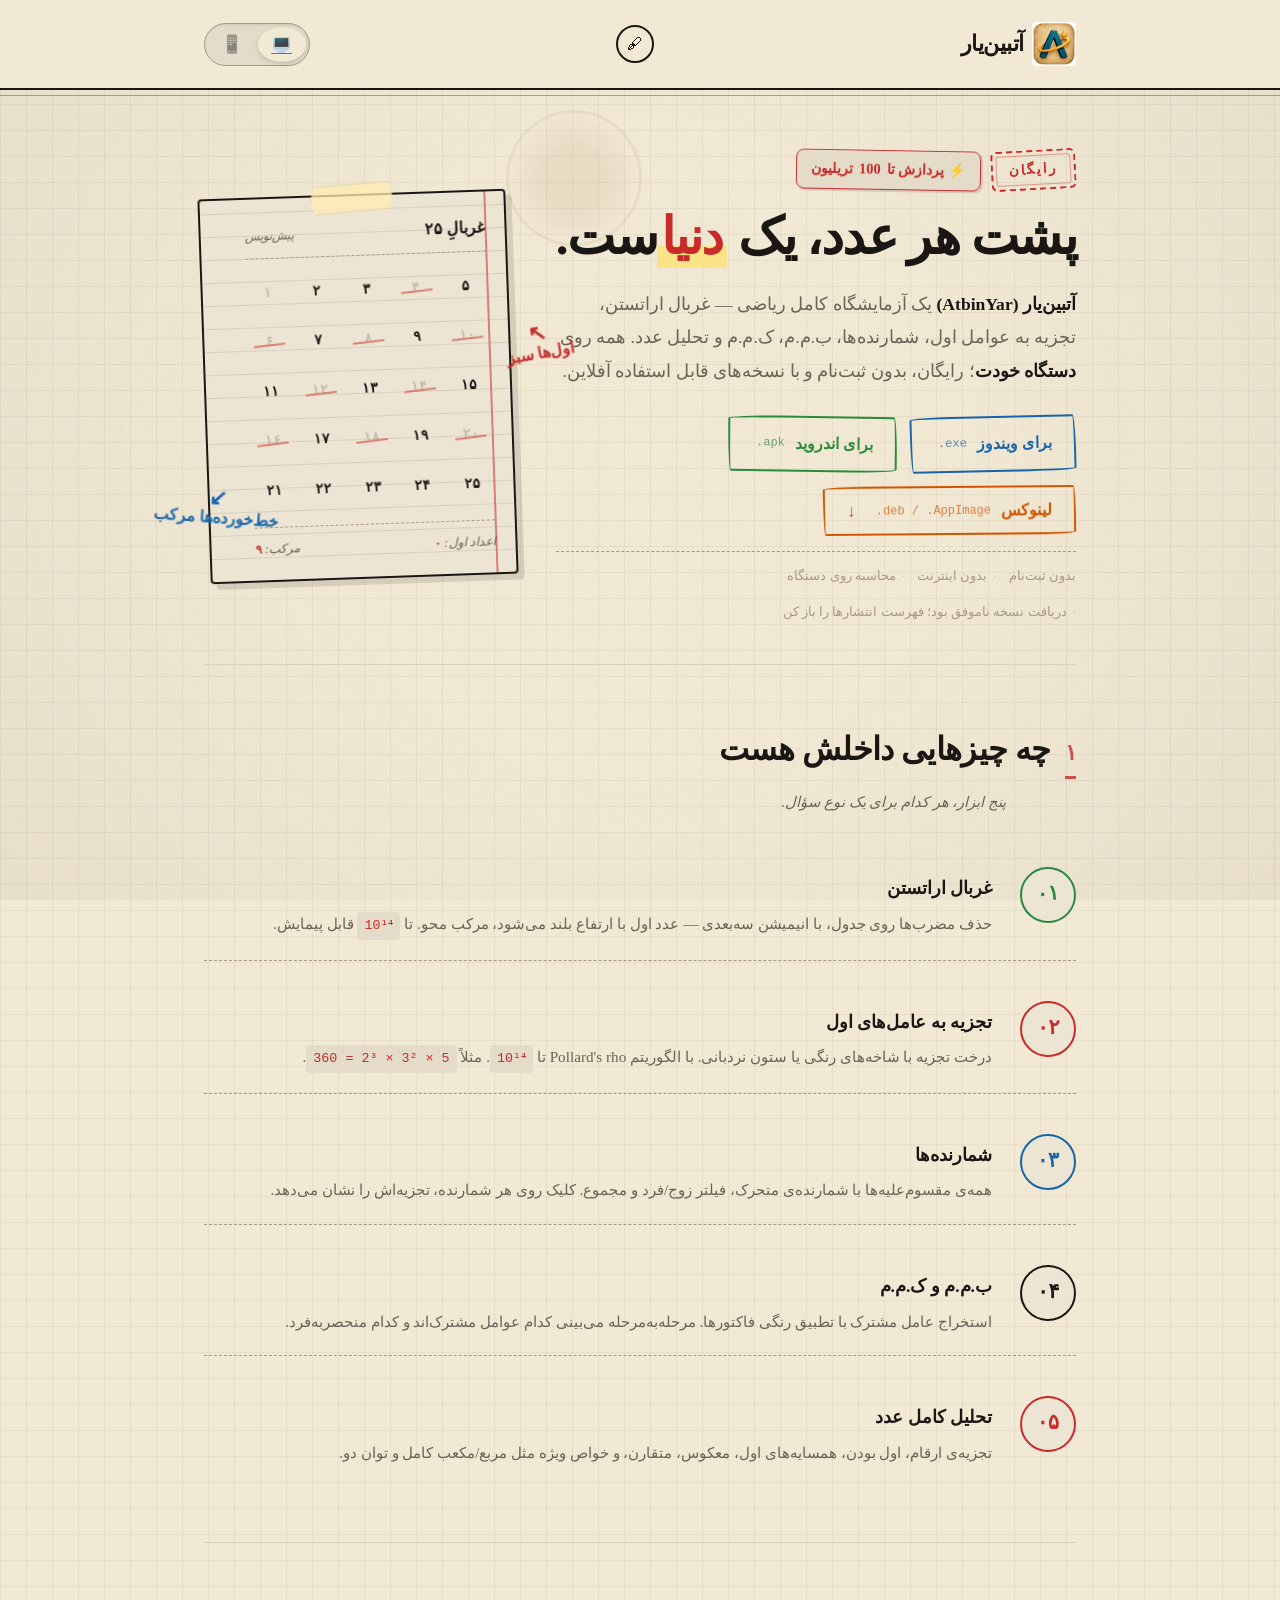
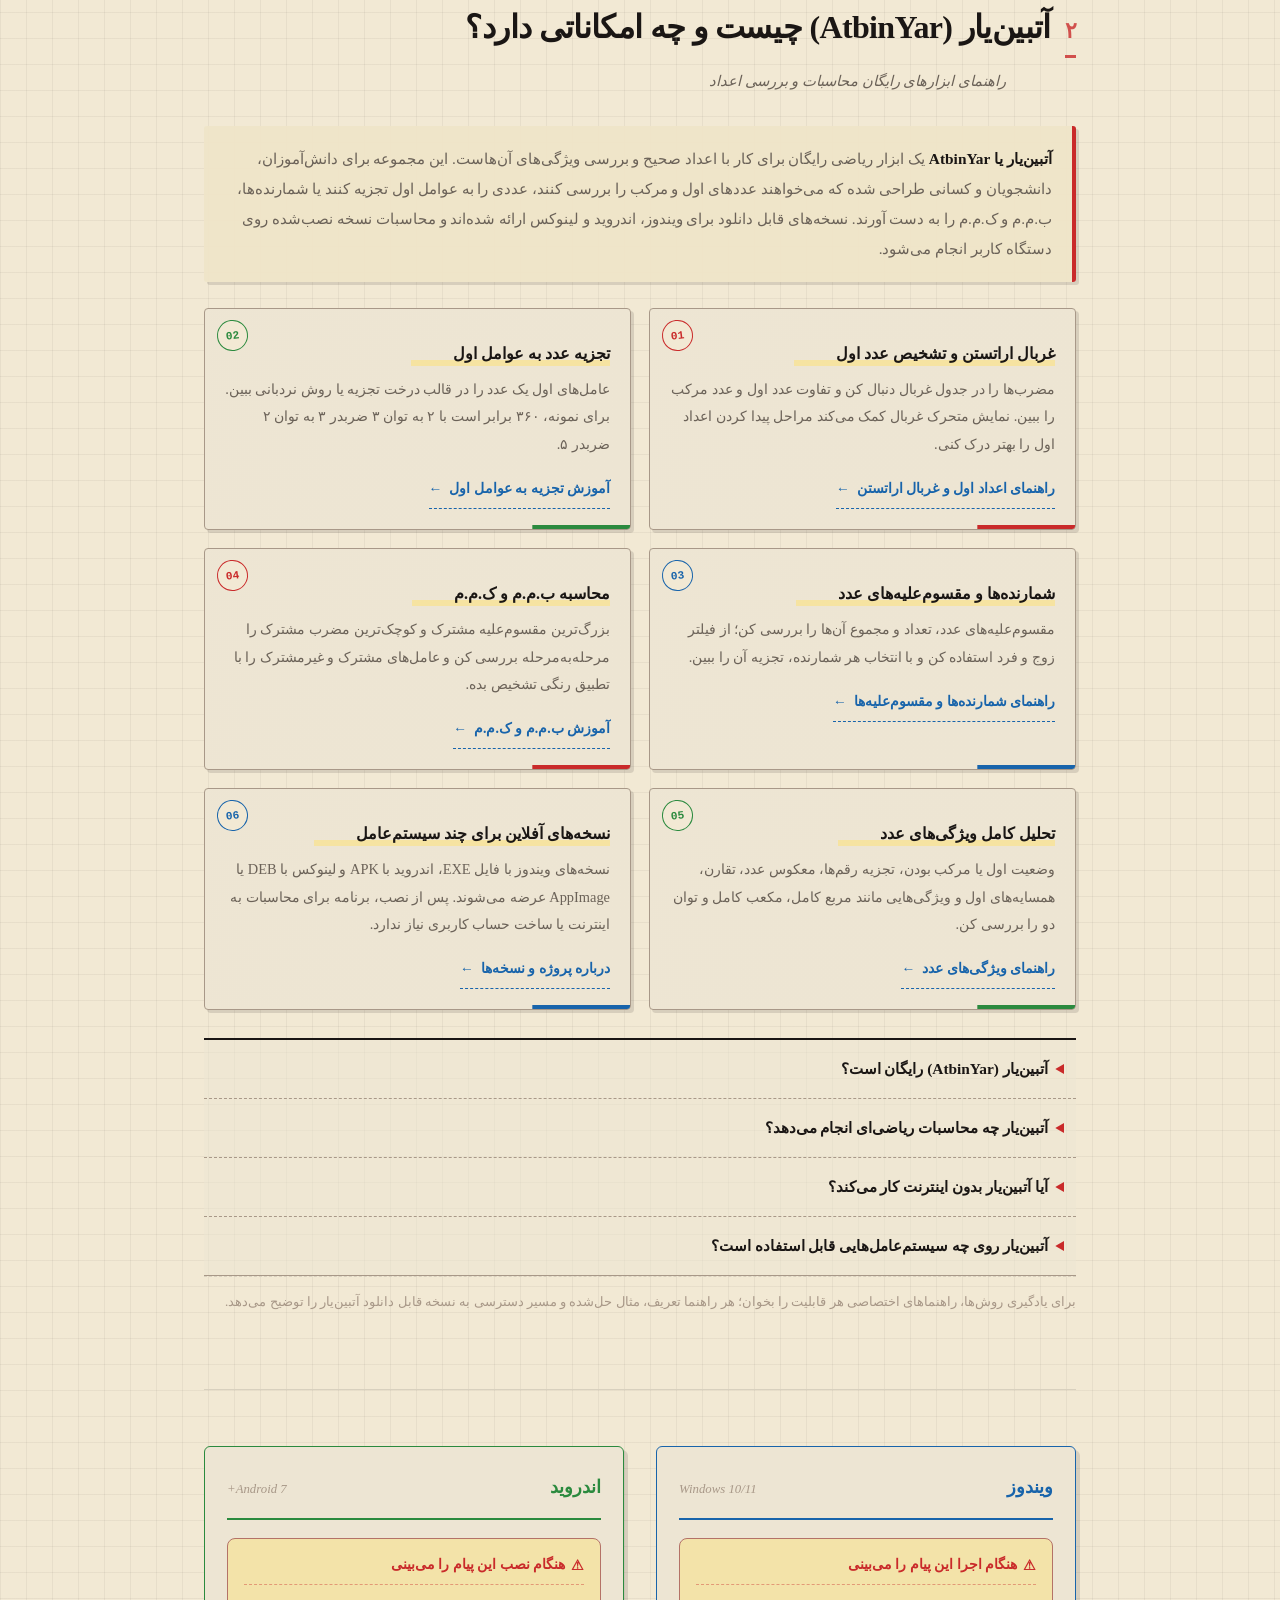
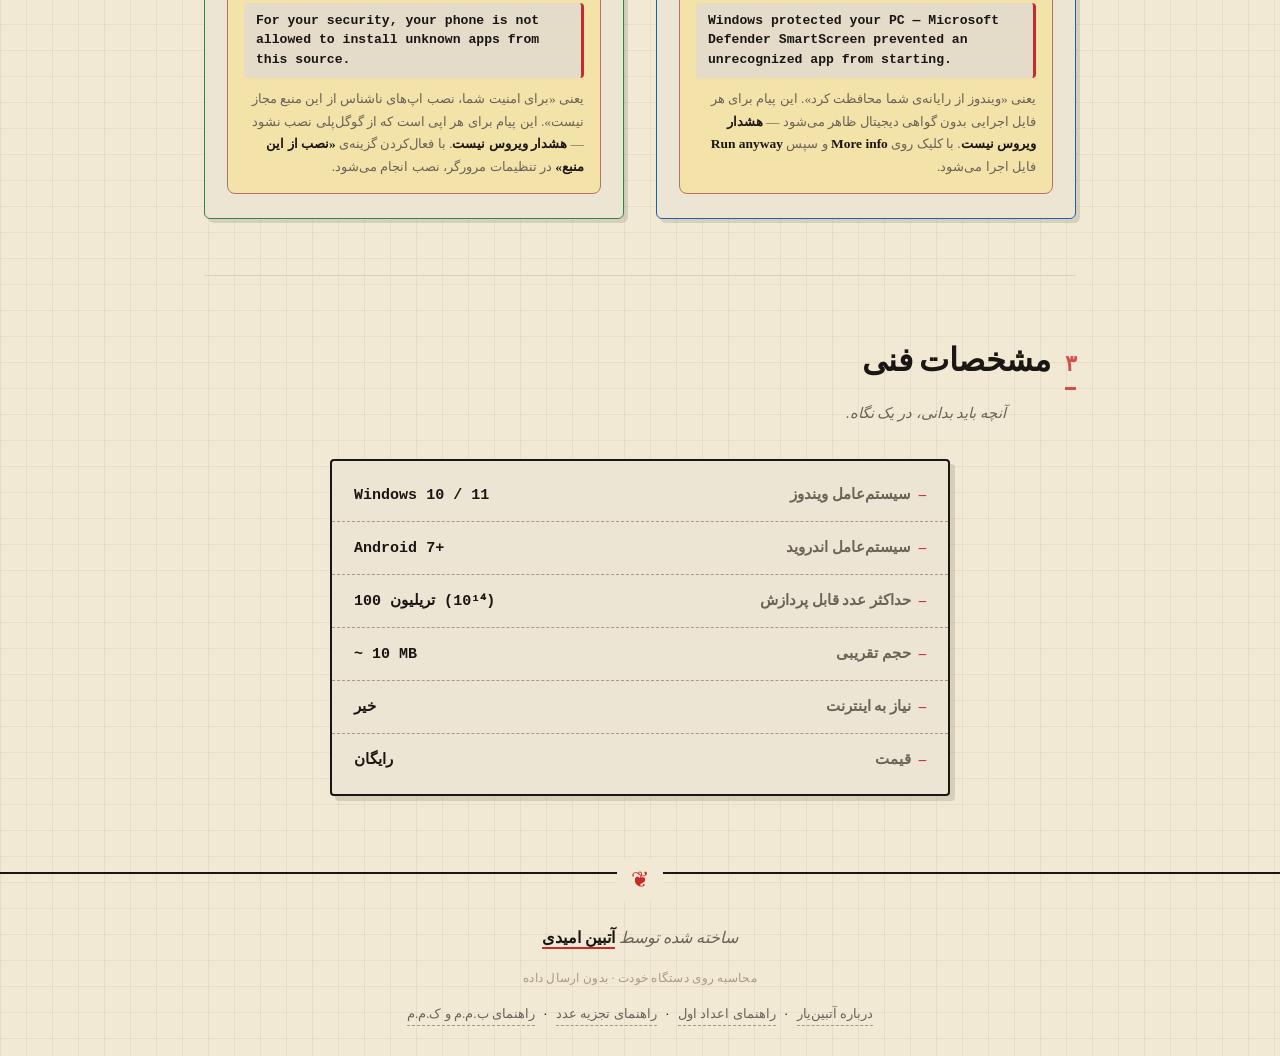
==== index.html @ 36829681 "Sync site metadata and external-link policy with v1.14 release" ====
<!DOCTYPE html>
<html lang="fa" dir="rtl" data-mode="paper" data-view="desktop">
<head>
<meta charset="utf-8">
<meta name="viewport" content="width=device-width, initial-scale=1, viewport-fit=cover">
<title>آتبین‌یار (AtbinYar) | ابزار رایگان اعداد اول و تجزیه اعداد</title>
<meta name="description" content="آتبین‌یار (AtbinYar) ابزار رایگان ریاضی برای تشخیص اعداد اول، غربال اراتستن، تجزیه به عوامل اول، شمارنده‌ها، ب.م.م، ک.م.م و تحلیل عدد؛ با نسخه‌های آفلاین ویندوز، اندروید و لینوکس.">
<meta name="author" content="آتبین امیدی">
<meta name="robots" content="index, follow, max-image-preview:large, max-snippet:-1, max-video-preview:-1">
<link rel="canonical" href="https://atbinyar.ir/">
<meta name="theme-color" content="#f2e9d4">
<meta property="og:type" content="website">
<meta property="og:site_name" content="آتبین‌یار | AtbinYar">
<meta property="og:title" content="آتبین‌یار (AtbinYar) | ابزار رایگان اعداد اول و تجزیه اعداد">
<meta property="og:description" content="ابزار رایگان ریاضی برای اعداد اول، تجزیه عوامل اول، شمارنده‌ها، ب.م.م، ک.م.م و تحلیل عدد؛ نسخه‌های قابل دانلود برای Windows، Android و Linux.">
<meta property="og:url" content="https://atbinyar.ir/">
<meta property="og:locale" content="fa_IR">
<meta property="og:image" content="https://atbinyar.ir/assets/atbinyar-social.png">
<meta property="og:image:secure_url" content="https://atbinyar.ir/assets/atbinyar-social.png">
<meta property="og:image:type" content="image/png">
<meta property="og:image:width" content="1200">
<meta property="og:image:height" content="630">
<meta property="og:image:alt" content="آتبین‌یار AtbinYar، ابزار رایگان ریاضی برای اعداد اول و تجزیه اعداد">
<meta name="twitter:card" content="summary_large_image">
<meta name="twitter:title" content="آتبین‌یار (AtbinYar) | ابزار رایگان اعداد اول و تجزیه اعداد">
<meta name="twitter:description" content="غربال اراتستن، تجزیه عوامل اول، شمارنده‌ها، ب.م.م، ک.م.م و تحلیل عدد؛ با نسخه‌های آفلاین.">
<meta name="twitter:image" content="https://atbinyar.ir/assets/atbinyar-social.png">
<meta name="twitter:image:alt" content="آتبین‌یار، آزمایشگاه ریاضی دفترچه‌ای برای کار با اعداد">
<script type="application/ld+json">
{
  "@context": "https://schema.org",
  "@graph": [
    {
      "@type": "WebSite",
      "@id": "https://atbinyar.ir/#website",
      "url": "https://atbinyar.ir/",
      "name": "آتبین‌یار",
      "alternateName": [
        "AtbinYar",
        "آتبین یار"
      ],
      "inLanguage": "fa-IR",
      "publisher": {
        "@id": "https://atbinyar.ir/#creator"
      }
    },
    {
      "@type": "Person",
      "@id": "https://atbinyar.ir/#creator",
      "name": "آتبین امیدی"
    },
    {
      "@type": "WebPage",
      "@id": "https://atbinyar.ir/#webpage",
      "url": "https://atbinyar.ir/",
      "name": "آتبین‌یار (AtbinYar) | ابزار رایگان اعداد اول و تجزیه اعداد",
      "description": "معرفی قابلیت‌های آتبین‌یار، ابزار رایگان ریاضی برای تشخیص اعداد اول، تجزیه به عوامل اول، شمارنده‌ها، ب.م.م، ک.م.م و تحلیل عدد.",
      "inLanguage": "fa-IR",
      "isPartOf": {
        "@id": "https://atbinyar.ir/#website"
      },
      "mainEntity": {
        "@id": "https://atbinyar.ir/#application"
      },
      "primaryImageOfPage": {
        "@type": "ImageObject",
        "url": "https://atbinyar.ir/assets/atbinyar-social.png",
        "width": 1200,
        "height": 630
      }
    },
    {
      "@type": "SoftwareApplication",
      "@id": "https://atbinyar.ir/#application",
      "name": "آتبین‌یار",
      "alternateName": [
        "AtbinYar",
        "آتبین یار"
      ],
      "url": "https://atbinyar.ir/",
      "description": "ابزار رایگان ریاضی برای غربال اراتستن، تشخیص اعداد اول، تجزیه به عوامل اول، محاسبه شمارنده‌ها، ب.م.م و ک.م.م و تحلیل عدد. نسخه‌های نصب‌شده پس از دریافت و نصب، برای محاسبات به اینترنت نیاز ندارند.",
      "applicationCategory": "EducationalApplication",
      "operatingSystem": [
        "Windows 10",
        "Windows 11",
        "Android 7+",
        "Linux"
      ],
      "isAccessibleForFree": true,
      "inLanguage": "fa-IR",
      "softwareVersion": "1.14.0",
      "downloadUrl": "https://github.com/AtbeenLabs/MathLab-App/releases/latest",
      "author": {
        "@id": "https://atbinyar.ir/#creator"
      },
      "offers": {
        "@type": "Offer",
        "price": "0"
      },
      "featureList": [
        "غربال اراتستن و نمایش بصری اعداد اول و مرکب",
        "تجزیه عدد به عوامل اول با درخت تجزیه یا روش نردبانی",
        "فهرست شمارنده‌ها و مقسوم‌علیه‌ها، فیلتر زوج و فرد و محاسبه مجموع",
        "محاسبه مرحله‌به‌مرحله بزرگ‌ترین مقسوم‌علیه مشترک (ب.م.م) و کوچک‌ترین مضرب مشترک (ک.م.م)",
        "تحلیل عدد شامل تجزیه ارقام، معکوس عدد، تقارن، همسایه‌های اول، مربع کامل، مکعب کامل و توان دو",
        "نسخه‌های قابل دانلود برای ویندوز، اندروید و لینوکس",
        "اجرای نسخه‌های نصب‌شده بدون اینترنت و پردازش روی دستگاه کاربر"
      ]
    }
  ]
}
</script>

<link rel="icon" type="image/png" sizes="512x512" href="/logo.png">
<link rel="apple-touch-icon" href="/logo.png">
<link rel="preconnect" href="https://fonts.googleapis.com">
<link rel="preconnect" href="https://fonts.gstatic.com" crossorigin>
<link rel="stylesheet" href="https://fonts.googleapis.com/css2?family=Estedad:wght@300;400;500;600;700;800;900&family=Caveat:wght@400;700&display=swap">
<style>
:root[data-mode="paper"]{
  --bg:#f2e9d4;--surface:#ede5d3;--surface-2:#e4dbc9;
  --ink:#1a1614;--ink-mut:#6b6258;--ink-dim:#a89888;
  --red:#c92a2a;--blue:#1864ab;--green:#2b8a3e;--orange:#d35400;
  --line:#d8d0be;--line-strong:#a89888;
  --grid:rgba(26,22,20,.05);
  --highlight:rgba(255,224,102,.7);
  --shadow:rgba(26,22,20,.12);
  --tape:rgba(255,236,179,.75);
  --tape-border:rgba(200,180,130,.4);
  --coffee:rgba(139,90,43,.08);
}
:root[data-mode="chalk"]{
  --bg:#1a2820;--surface:#1c3323;--surface-2:#24432c;
  --ink:#e8e8d8;--ink-mut:#a8a890;--ink-dim:#6b7060;
  --red:#e57c7c;--blue:#6ec6f5;--green:#7fbf7f;--orange:#f39c12;
  --line:#2a4530;--line-strong:#3a5540;
  --grid:rgba(232,232,216,.04);
  --highlight:rgba(255,224,102,.2);
  --shadow:rgba(0,0,0,.4);
  --tape:rgba(200,180,130,.25);
  --tape-border:rgba(200,180,130,.3);
  --coffee:rgba(139,90,43,.05);
}
*{box-sizing:border-box;-webkit-tap-highlight-color:transparent}
html{scroll-behavior:smooth;scrollbar-width:thin;scrollbar-color:var(--line-strong) transparent}
::-webkit-scrollbar{width:8px}
::-webkit-scrollbar-thumb{background:var(--line-strong);border-radius:8px}
::-webkit-scrollbar-track{background:transparent}

body{
  margin:0;min-height:100vh;overflow-x:hidden;
  font-family:'Estedad',serif;line-height:1.8;color:var(--ink);
  background:var(--bg);
  background-image:
    linear-gradient(var(--grid) 1px,transparent 1px),
    linear-gradient(90deg,var(--grid) 1px,transparent 1px);
  background-size:26px 26px;
  transition:background-color .5s,color .5s;
  -webkit-font-smoothing:antialiased;
}
body::before{
  content:'';position:fixed;inset:0;pointer-events:none;z-index:1;
  background:radial-gradient(circle at 50% 50%,transparent 40%,var(--shadow) 130%);
  opacity:.5;
}
body::after{
  content:'';position:fixed;inset:0;pointer-events:none;z-index:1;opacity:.05;
  background-image:url("data:image/svg+xml,%3Csvg viewBox='0 0 200 200' xmlns='http://www.w3.org/2000/svg'%3E%3Cfilter id='n'%3E%3CfeTurbulence type='fractalNoise' baseFrequency='.9' numOctaves='3' /%3E%3C/filter%3E%3Crect width='200' height='200' filter='url(%23n)' opacity='.6'/%3E%3C/svg%3E");
  mix-blend-mode:multiply;
}
:root[data-mode="chalk"] body::after{opacity:.08;mix-blend-mode:overlay}
.wrap{max-width:920px;margin:0 auto;padding:0 24px;position:relative;z-index:2}

/* ================ NAMEPLATE ================ */
.nameplate{
  padding:22px 0;border-bottom:2px solid var(--ink);position:relative;z-index:5;
  background:var(--bg);transition:background .5s;
  animation:nameplateIn .7s cubic-bezier(.34,1.56,.64,1) both;
}
@keyframes nameplateIn{ from{transform:translateY(-20px);opacity:0;} }
.nameplate::after{
  content:'';position:absolute;left:0;right:0;bottom:-8px;height:1px;
  background:var(--ink);opacity:.35;
  animation:underlineIn 1.2s cubic-bezier(.65,0,.35,1) .3s both;
}
@keyframes underlineIn{ from{transform:scaleX(0);transform-origin:right;} to{transform:scaleX(1);transform-origin:right;} }

/* Header Layout */
.np-in{display:flex;align-items:center;justify-content:space-between;gap:16px;flex-wrap:nowrap}

/* Brand (Logo + Text) */
.np-brand{display:flex;align-items:center;gap:8px;flex-shrink:0;}

.np-logo {
  height: 44px;
  width: auto;
  max-width: 140px;
  object-fit: contain;
  display: inline-block;
}

.np-symbol{
  font-size:1.8rem;font-weight:900;line-height:1;color:var(--red);font-family:serif;
  display:none;animation:symbolWiggle 3s ease-in-out infinite;
}
@keyframes symbolWiggle{ 0%,100%{transform:rotate(-4deg);} 50%{transform:rotate(4deg);} }
.np-name{
  font-size:1.4rem;font-weight:900;letter-spacing:-.02em;
  animation:fadeSlide .7s cubic-bezier(.34,1.56,.64,1) .15s both;
}
@keyframes fadeSlide{ from{opacity:0;transform:translateX(15px);} }

/* Toggle View Buttons */
.view-toggle {
  display: flex; gap: 4px; background: var(--surface-2); padding: 4px;
  border-radius: 99px; border: 1px solid var(--line-strong);
  margin: 0;
  box-shadow: inset 0 1px 2px rgba(0,0,0,0.1);
  flex-shrink:0;
}
.view-btn {
  background: transparent; border: 0; font-size: 1.1rem;
  cursor: pointer; padding: 6px 12px; border-radius: 50%;
  transition: all .3s cubic-bezier(.34,1.56,.64,1); opacity: .4;
}
.view-btn:hover { opacity: .8; }
.view-btn.active { opacity: 1; background: var(--bg); box-shadow: 0 2px 5px rgba(0,0,0,0.15); transform: scale(1.05); }

.theme-btn{
  width:38px;height:38px;border-radius:50%;border:2px solid var(--ink);
  background:transparent;color:var(--ink);cursor:pointer;font-size:1rem;
  display:grid;place-items:center;flex-shrink:0;
  margin: 0;
  transition:transform .3s cubic-bezier(.34,1.56,.64,1),background .25s,color .25s;
}
.theme-btn:hover{ background:var(--ink);color:var(--bg);transform:rotate(-15deg) scale(1.08); }
.theme-btn:active{ transform:rotate(-180deg) scale(.92); transition-duration:.15s; }

/* ================ COVER / HERO ================ */
.cover{padding:60px 0 40px;position:relative}
.cover-grid{display:grid;grid-template-columns:1fr 1fr;gap:44px;align-items:center}
.cover-text{position:relative}
.cover-text::before{
  content:'';position:absolute;width:130px;height:130px;border-radius:50%;
  background:radial-gradient(circle,var(--coffee) 35%,transparent 70%);
  border:3px solid var(--coffee);top:-40px;left:-50px;pointer-events:none;
  opacity:0;animation:coffeeAppear 2s ease-out .8s forwards;z-index:-1;
}
@keyframes coffeeAppear{ 0%{opacity:0;transform:scale(.6);} 60%{opacity:1;transform:scale(1.05);} 100%{opacity:1;transform:scale(1);} }

.badge-row { display: flex; gap: 10px; flex-wrap: wrap; margin-bottom: 16px; }
.stamp-free{
  display:inline-block;padding:6px 16px;
  border:2px dashed var(--red);border-radius:6px;
  color:var(--red);font-weight:900;font-size:.85rem;letter-spacing:.15em;
  position:relative;text-transform:uppercase;
  animation:stampIn .7s cubic-bezier(.34,1.56,.64,1) .2s both;
  transform-origin:center;transition:transform .3s cubic-bezier(.34,1.56,.64,1);
}
.stamp-free:hover{ transform:scale(1.06) rotate(-6deg); }
@keyframes stampIn{ 0%{opacity:0;transform:scale(2.5) rotate(-20deg);} 60%{opacity:1;transform:scale(.92) rotate(-2deg);} 100%{opacity:1;transform:scale(1) rotate(-3deg);} }
.stamp-free::before{ content:'';position:absolute;inset:3px;border-radius:3px;border:1px solid var(--red);opacity:.4; }

.capacity-badge {
  display: inline-flex; align-items: center; gap: 6px;
  background: var(--surface-2); border: 1.5px solid var(--red);
  color: var(--red); padding: 6px 14px; border-radius: 8px;
  font-weight: 800; font-size: 0.9rem;
  animation: fadeUp .8s cubic-bezier(.34,1.56,.64,1) .35s both;
  box-shadow: 2px 2px 0 var(--shadow);
  transform: rotate(1deg);
}

.cover h1{
  font-size:clamp(1.4rem,5.2vw,3.2rem);font-weight:900;line-height:1.2;
  letter-spacing:-.03em;margin:0 0 20px;color:var(--ink);
  white-space:nowrap;animation:fadeUp .8s cubic-bezier(.34,1.56,.64,1) .3s both;
}
@keyframes fadeUp{ from{opacity:0;transform:translateY(20px);} }
.cover h1 em{
  font-style:normal;color:var(--red);
  background-image:linear-gradient(transparent 65%,var(--highlight) 65%);
  background-repeat:no-repeat;background-position:right center;background-size:100% 100%;
  padding:0 4px;display:inline-block;animation:highlightIn 1s ease-out .9s both;
}
@keyframes highlightIn{ 0%{background-size:0% 100%;} 100%{background-size:100% 100%;} }
.cover-lead{
  font-size:clamp(1rem,2.3vw,1.1rem);color:var(--ink-mut);
  margin:0 0 28px;max-width:32em;line-height:1.9;
  animation:fadeUp .8s cubic-bezier(.34,1.56,.64,1) .45s both;
}
.cover-lead b{color:var(--ink);font-weight:800}

/* ============ DOWNLOAD BUTTONS ============ */
.dl-row{display:flex;gap:14px;flex-wrap:wrap;margin-bottom:16px;align-items:flex-start;}
.dl-btn{
  display:inline-flex;align-items:center;gap:10px;padding:12px 22px;
  border:2px solid var(--ink);background:transparent;
  text-decoration:none;font-weight:800;font-size:.98rem;cursor:pointer;
  border-radius:255px 15px 225px 15px / 15px 225px 15px 255px;
  position:relative;transform:rotate(-1.2deg) translateY(0) scale(1);
  transition:transform .3s cubic-bezier(.34,1.56,.64,1),background .3s ease,color .3s ease,box-shadow .4s cubic-bezier(.34,1.56,.64,1),border-color .3s ease;
  animation:btnPop .55s cubic-bezier(.34,1.56,.64,1) .65s backwards;
  font-family: inherit;
}
@keyframes btnPop{ from{opacity:0;filter:blur(3px);} }
.dl-btn.win{ color:var(--blue);border-color:var(--blue); }
.dl-btn.and{ color:var(--green);border-color:var(--green);transform:rotate(.8deg); }
.dl-btn.linux-btn { color: var(--orange); border-color: var(--orange); transform: rotate(-0.5deg); z-index: 10; }
.dl-btn:hover{ color:#fff !important; transform:rotate(0deg) translateY(-4px) scale(1.05); }
.dl-btn.win:hover{ background:var(--blue);box-shadow:4px 5px 0 color-mix(in srgb,var(--blue) 55%,#000); }
.dl-btn.and:hover{ background:var(--green);box-shadow:4px 5px 0 color-mix(in srgb,var(--green) 55%,#000); }
.dl-btn.linux-btn:hover{ background:var(--orange);box-shadow:4px 5px 0 color-mix(in srgb,var(--orange) 55%,#000); }

/* انیمیشن کلیک (فشرده شدن فیزیکی) */
.dl-btn:active, .linux-opt:active { 
  transform:rotate(0deg) translateY(4px) scale(0.92) !important;
  box-shadow:1px 1px 0 var(--line-strong) !important;
  transition-duration:.1s !important; 
}
.dl-btn .tag{font-size:.75rem;opacity:.7;font-weight:500;margin-inline-start:4px; font-family: ui-monospace, monospace;}
.dl-btn .arrow { margin-inline-start: 6px; transition: transform 0.3s ease; font-size: 1.1rem; }
.dl-btn.open .arrow { transform: rotate(180deg); }

/* ============ LINUX DROPDOWN (ROPE & FALL) ============ */
.linux-container {
  position: relative;
  display: flex;
  flex-direction: column;
  align-items: stretch;
}

/* 🔥 کلید حل مشکل سرریز: استفاده از width: 0 و min-width: 100% */
.linux-dropdown {
  display: grid;
  grid-template-rows: 0fr;
  transition: grid-template-rows 0.3s cubic-bezier(0.34, 1.56, 0.64, 1);
  width: 0; 
  min-width: 100%; 
  overflow: hidden;
}
.linux-dropdown.open {
  grid-template-rows: 1fr;
  transition: grid-template-rows 0.6s cubic-bezier(0.34, 1.56, 0.64, 1);
}
.linux-dropdown-inner {
  min-height: 0;
  display: flex;
  flex-direction: column;
  align-items: center;
  padding-top: 0;
}

/* طناب‌ها */
.rope-wrapper {
  width: 6px;
  height: 0;
  display: flex;
  justify-content: center;
  position: relative;
  z-index: 1;
  transition: height 0.3s cubic-bezier(0.34, 1.56, 0.64, 1);
}

.rope {
  width: 100%;
  height: 100%;
  background: repeating-linear-gradient(
    45deg,
    #8b5a2b,
    #8b5a2b 4px,
    #d4a373 4px,
    #d4a373 8px
  );
  box-shadow: inset -1px 0 2px rgba(0,0,0,0.4), inset 1px 0 2px rgba(255,255,255,0.2);
  border-radius: 3px;
  transform-origin: top center;
  transform: scaleY(0);
  transition: transform 0.3s cubic-bezier(0.34, 1.56, 0.64, 1);
}

/* کارت‌ها */
.linux-opt {
  display: flex;
  align-items: center;
  justify-content: space-between;
  width: 100%;
  max-width: 100%;
  padding: 12px 14px;
  background: var(--surface);
  border: 1.5px solid var(--orange);
  border-radius: 255px 15px 225px 15px / 15px 225px 15px 255px;
  text-decoration: none;
  color: var(--ink);
  font-size: 0.85rem;
  font-weight: 700;
  box-shadow: 3px 3px 0 var(--shadow);
  box-sizing: border-box;
  
  position: relative;
  z-index: 2;
  
  transform: translateY(-30px) scale(0.8) rotate(-10deg);
  opacity: 0;
  transition: transform 0.4s cubic-bezier(0.34, 1.56, 0.64, 1), opacity 0.3s ease;
}

.linux-opt .opt-text {
  flex: 1;
  text-align: right;
  line-height: 1.5;
  overflow-wrap: anywhere;
  word-break: break-word;
  min-width: 0;
}

/* ======== OPEN ANIMATION (ترتیب: طناب ۱، کارت ۱، طناب ۲، کارت ۲) ======== */
.linux-dropdown.open .rope-wrapper:nth-child(1) {
  height: 30px;
  transition-delay: 0s;
}
.linux-dropdown.open .rope-wrapper:nth-child(1) .rope {
  transform: scaleY(1);
  transition-delay: 0s;
}

.linux-dropdown.open .linux-opt:nth-child(2) {
  transform: translateY(0) scale(1) rotate(-1deg);
  opacity: 1;
  transition-delay: 0.15s;
}

.linux-dropdown.open .rope-wrapper:nth-child(3) {
  height: 30px;
  transition-delay: 0.35s;
}
.linux-dropdown.open .rope-wrapper:nth-child(3) .rope {
  transform: scaleY(1);
  transition-delay: 0.35s;
}

.linux-dropdown.open .linux-opt:nth-child(4) {
  transform: translateY(0) scale(1) rotate(1.5deg);
  opacity: 1;
  transition-delay: 0.5s;
}

/* ======== CLOSE ANIMATION (کشیده شدن به بالا به ترتیب برعکس) ======== */
.linux-dropdown:not(.open) .linux-opt:nth-child(4) {
  transform: translateY(-30px) scale(0.8) rotate(10deg);
  opacity: 0;
  transition-delay: 0s;
}
.linux-dropdown:not(.open) .rope-wrapper:nth-child(3) {
  height: 0;
  transition-delay: 0.15s;
}
.linux-dropdown:not(.open) .rope-wrapper:nth-child(3) .rope {
  transform: scaleY(0);
  transition-delay: 0.15s;
}

.linux-dropdown:not(.open) .linux-opt:nth-child(2) {
  transform: translateY(-30px) scale(0.8) rotate(-10deg);
  opacity: 0;
  transition-delay: 0.3s;
}

.linux-dropdown:not(.open) .rope-wrapper:nth-child(1) {
  height: 0;
  transition-delay: 0.45s;
}
.linux-dropdown:not(.open) .rope-wrapper:nth-child(1) .rope {
  transform: scaleY(0);
  transition-delay: 0.45s;
}

/* استایل هاور */
.linux-opt:hover {
  transform: translateY(-2px) rotate(0deg) scale(1.02) !important;
  border-color: var(--orange);
  background: color-mix(in srgb, var(--orange) 10%, var(--surface));
  box-shadow: 4px 4px 0 var(--shadow);
}
.linux-opt .tag {
  font-family: ui-monospace, monospace; color: #fff;
  background: var(--orange); padding: 3px 8px; border-radius: 4px; font-size: 0.75rem;
  border: 1px solid var(--orange);
  flex-shrink: 0;
  margin-inline-start: 8px;
}

/* ============ META LINE ============ */
.meta-line{
  font-size:.82rem;color:var(--ink-dim);font-weight:500;
  padding-top:12px;border-top:1px dashed var(--line-strong);
  display:flex;gap:12px;flex-wrap:wrap;animation:fadeUp .8s cubic-bezier(.34,1.56,.64,1) .9s both;
}
.meta-line span::before{content:'·';margin-inline-end:6px;opacity:.5}
.meta-line span:first-child::before{display:none}

/* ================ SKETCH ================ */
.sketch-wrap{position:relative;transform:rotate(-2deg);animation:sketchIn 1s cubic-bezier(.34,1.56,.64,1) .5s both}
@keyframes sketchIn{ 0%{opacity:0;transform:rotate(-8deg) translateX(-30px) scale(.9);} 100%{opacity:1;transform:rotate(-2deg) translateX(0) scale(1);} }
.sketch{
  background:var(--surface);background-image:repeating-linear-gradient(0deg,transparent,transparent 22px,var(--line) 22px,var(--line) 23px);
  border:2px solid var(--ink);border-radius:4px;padding:22px 20px 20px 44px;
  position:relative;box-shadow:6px 6px 0 var(--shadow);
  transition:transform .4s cubic-bezier(.34,1.56,.64,1),box-shadow .4s cubic-bezier(.34,1.56,.64,1);
}
.sketch:hover{ transform:translateY(-4px) rotate(-.4deg);box-shadow:8px 10px 0 var(--shadow); }
.sketch::before{ content:'';position:absolute;right:18px;top:0;bottom:0;width:1.5px;background:var(--red);opacity:.55; }
.sketch::after{
  content:'';position:absolute;width:80px;height:26px;background:var(--tape);border:1px solid var(--tape-border);
  top:-12px;left:50%;transform:translateX(-50%) rotate(-3deg);box-shadow:0 1px 3px rgba(0,0,0,.08);z-index:5;
  clip-path:polygon(4% 0%,96% 0%,100% 50%,96% 100%,4% 100%,0% 50%);animation:tapeIn .5s cubic-bezier(.34,1.56,.64,1) 1.3s both;
}
@keyframes tapeIn{ 0%{opacity:0;transform:translateX(-50%) rotate(-8deg) translateY(-10px);} 100%{opacity:1;transform:translateX(-50%) rotate(-3deg) translateY(0);} }
.sketch-head{ display:flex;justify-content:space-between;align-items:baseline;margin-bottom:14px;padding-bottom:8px;border-bottom:1px dashed var(--line-strong); }
.sketch-head .nb-title{font-weight:800;font-size:1rem}
.sketch-head .nb-sub{font-size:.75rem;color:var(--ink-mut);font-style:italic}

.sieve-grid{ display:grid;grid-template-columns:repeat(5,1fr);gap:8px;direction:ltr;margin-bottom:14px; }
.sieve-grid span{ aspect-ratio:1;display:grid;place-items:center;font-size:.9rem;font-weight:700;font-family:ui-monospace,monospace;color:var(--ink);position:relative;transition:color .3s ease,opacity .3s ease; }
.sieve-grid span.nb-p{ color:var(--green);border:2px solid var(--green);border-radius:50%;font-weight:900;animation:circleIn .55s cubic-bezier(.34,1.56,.64,1) forwards; }
@keyframes circleIn{ 0%{transform:rotate(0) scale(.35);opacity:0;} 60%{transform:rotate(-6deg) scale(1.15);opacity:1;} 100%{transform:rotate(-4deg) scale(1);opacity:1;} }
.sieve-grid span.nb-x{ color:var(--ink-dim);opacity:.55; }
.sieve-grid span.nb-one{ color:var(--ink-dim);opacity:.55; }
.sieve-grid span.nb-x::after{ content:'';position:absolute;top:50%;left:12%;right:12%;height:2px;background:var(--red);border-radius:1px;transform-origin:right center;animation:strikeDraw .4s cubic-bezier(.65,0,.35,1) forwards; }
@keyframes strikeDraw{ 0%{transform:rotate(-5deg) scaleX(0);} 100%{transform:rotate(-5deg) scaleX(1);} }
.sketch-foot{ display:flex;justify-content:space-between;align-items:center;padding-top:10px;border-top:1px dashed var(--line-strong);font-size:.78rem;color:var(--ink-mut);font-style:italic; }
.sketch-foot b{color:var(--red);font-weight:800;font-style:normal}

.sketch-annot{ position:absolute;font-family:'Caveat','Estedad',cursive;font-weight:700;color:var(--red);font-size:1rem;line-height:1.2;pointer-events:none; }
.sketch-annot.a1{top:35%;right:-64px;transform:rotate(-8deg);text-align:center;animation:inkIn .6s ease-out 1.6s both;}
.sketch-annot.a2{bottom:14%;left:-56px;transform:rotate(6deg);color:var(--blue);animation:inkIn .6s ease-out 2.2s both;}
@keyframes inkIn{ 0%{opacity:0;filter:blur(4px);} 60%{opacity:1;filter:blur(1px);} 100%{opacity:1;filter:blur(0);} }
.sketch-annot.a1::before{content:'↖';display:block;font-size:1.4rem;line-height:1}
.sketch-annot.a2::before{content:'↙';display:block;font-size:1.4rem;line-height:1;text-align:center}

/* ================ SECTIONS ================ */
section{padding:56px 0;position:relative}
section + section{border-top:1px solid var(--line)}

.chapter{ display:flex;align-items:baseline;gap:14px;margin:0 0 32px;font-size:clamp(1.4rem,4vw,2rem);font-weight:900;letter-spacing:-.02em; }
.chapter::before{ content:attr(data-n);font-family:ui-monospace,monospace;font-weight:900;font-size:.7em;color:var(--red);opacity:.8;border-bottom:3px solid var(--red);padding-bottom:2px;flex-shrink:0; }
.chapter-sub{ font-size:.92rem;color:var(--ink-mut);font-style:italic;margin:-22px 0 32px;padding-inline-start:70px; }

/* Scroll Reveal Animations */
.js-reveal .chapter, .js-reveal .chapter-sub, .js-reveal .fig, .js-reveal .recipe-col, .js-reveal .specs-list, .js-reveal .seo-content > p, .js-reveal .seo-feature, .js-reveal .seo-faq, .js-reveal .seo-keyphrases {
  opacity:0;transform:translateY(24px) rotate(-.5deg);
  transition: opacity .8s cubic-bezier(.34,1.56,.64,1), transform .8s cubic-bezier(.34,1.56,.64,1);
}
.js-reveal .chapter.in-view, .js-reveal .chapter-sub.in-view, .js-reveal .fig.in-view, .js-reveal .recipe-col.in-view, .js-reveal .specs-list.in-view, .js-reveal .seo-content > p.in-view, .js-reveal .seo-feature.in-view, .js-reveal .seo-faq.in-view, .js-reveal .seo-keyphrases.in-view {
  opacity:1;transform:none;
}
.js-reveal .fig:nth-child(1){transition-delay:.05s}
.js-reveal .fig:nth-child(2){transition-delay:.12s}
.js-reveal .fig:nth-child(3){transition-delay:.19s}
.js-reveal .fig:nth-child(4){transition-delay:.26s}
.js-reveal .fig:nth-child(5){transition-delay:.33s}
.js-reveal .seo-feature:nth-child(1){transition-delay:.04s}
.js-reveal .seo-feature:nth-child(2){transition-delay:.10s}
.js-reveal .seo-feature:nth-child(3){transition-delay:.16s}
.js-reveal .seo-feature:nth-child(4){transition-delay:.22s}
.js-reveal .seo-feature:nth-child(5){transition-delay:.28s}
.js-reveal .seo-feature:nth-child(6){transition-delay:.34s}
.js-reveal .recipe-col.win{transition-delay:.05s}
.js-reveal .recipe-col.and{transition-delay:.15s}

/* ================ FEATURES ================ */
.figs{display:grid;gap:20px}
.fig{
  display:grid;grid-template-columns:64px 1fr;gap:20px;
  padding:20px 0;border-bottom:1px dashed var(--line-strong);
  align-items:flex-start;cursor:default;
  transition:padding .4s cubic-bezier(.34,1.56,.64,1), background-color .3s ease, border-radius .3s;
}
.fig:last-child{border-bottom:0}
.fig:hover{ padding-inline-start:12px; background-color:var(--surface-2); border-radius:8px; }
.fig:active{ opacity:.85; }

.fig-num{
  width:56px;height:56px;border-radius:50%;border:2px solid var(--ink);
  display:grid;place-items:center;font-weight:900;font-size:1.3rem;
  font-family:ui-monospace,monospace;background:var(--surface);flex-shrink:0;
  --base-rot:0deg; transform:rotate(var(--base-rot)) scale(1);
  transition:transform .4s cubic-bezier(.34,1.56,.64,1), background-color .3s ease;
}
:where(.fig:nth-child(1)) .fig-num{--base-rot:-3deg;border-color:var(--green);color:var(--green);}
:where(.fig:nth-child(2)) .fig-num{--base-rot:2deg;border-color:var(--red);color:var(--red);}
:where(.fig:nth-child(3)) .fig-num{--base-rot:-1deg;border-color:var(--blue);color:var(--blue);}
:where(.fig:nth-child(4)) .fig-num{--base-rot:2deg;border-color:var(--ink);color:var(--ink);}
:where(.fig:nth-child(5)) .fig-num{--base-rot:-2deg;border-color:var(--red);color:var(--red);}

.fig:hover .fig-num{ transform:rotate(calc(var(--base-rot) - 8deg)) scale(1.14);background-color:var(--bg); }
.fig:active .fig-num{ transform:rotate(var(--base-rot)) scale(.94);transition-duration:.15s; }

.fig-body h3{ margin:6px 0 6px;font-size:1.1rem;font-weight:800;color:var(--ink); }
.fig-body p{margin:0;color:var(--ink-mut);font-size:.95rem;line-height:1.75}
.fig-body code{ font-family:ui-monospace,monospace;background:var(--surface-2);padding:2px 7px;border-radius:4px;font-size:.88em;direction:ltr;display:inline-block;color:var(--red); }

/* ================ SEO / ABOUT CONTENT ================ */
.seo-content{color:var(--ink-mut);font-size:.96rem;line-height:1.95}
.seo-content > p{margin:0 0 18px}
.seo-content > p:first-child{
  padding:18px 20px;background:color-mix(in srgb,var(--surface) 88%,var(--highlight));
  border-right:4px solid var(--red);border-radius:3px;box-shadow:3px 3px 0 var(--shadow);
  transition:transform .35s cubic-bezier(.34,1.56,.64,1),box-shadow .35s ease;
}
.seo-content > p:first-child:hover{transform:translateY(-2px);box-shadow:5px 6px 0 var(--shadow)}
.seo-content strong{color:var(--ink);font-weight:800}
.seo-feature-grid{display:grid;grid-template-columns:repeat(2,minmax(0,1fr));gap:18px;margin:26px 0}
.seo-feature{
  position:relative;isolation:isolate;overflow:hidden;min-height:160px;padding:23px 20px 20px;
  border:1.5px solid var(--line-strong);border-radius:4px;
  background:linear-gradient(135deg,color-mix(in srgb,var(--surface) 92%,var(--bg)),var(--surface));
  box-shadow:3px 3px 0 var(--shadow);transform:translateY(0) rotate(var(--seo-tilt,0deg));
  transition:transform .42s cubic-bezier(.34,1.56,.64,1),box-shadow .4s cubic-bezier(.34,1.56,.64,1),border-color .3s ease,background-color .3s ease;
}
.seo-feature:nth-child(odd){--seo-tilt:-.25deg}
.seo-feature:nth-child(even){--seo-tilt:.25deg}
.seo-feature::before{
  position:absolute;top:11px;left:12px;width:29px;height:29px;display:grid;place-items:center;
  border:1.5px solid var(--red);border-radius:50%;font:900 .7rem ui-monospace,monospace;color:var(--red);
  background:var(--bg);transform:rotate(-7deg);transition:transform .35s cubic-bezier(.34,1.56,.64,1),background .3s ease;
}
.seo-feature:nth-child(1)::before{content:'01'}
.seo-feature:nth-child(2)::before{content:'02';border-color:var(--green);color:var(--green)}
.seo-feature:nth-child(3)::before{content:'03';border-color:var(--blue);color:var(--blue)}
.seo-feature:nth-child(4)::before{content:'04'}
.seo-feature:nth-child(5)::before{content:'05';border-color:var(--green);color:var(--green)}
.seo-feature:nth-child(6)::before{content:'06';border-color:var(--blue);color:var(--blue)}
.seo-feature::after{content:'';position:absolute;right:0;bottom:0;width:42%;height:4px;background:var(--red);transform:scaleX(.55);transform-origin:right;transition:transform .4s cubic-bezier(.34,1.56,.64,1)}
.seo-feature:nth-child(2)::after,.seo-feature:nth-child(5)::after{background:var(--green)}
.seo-feature:nth-child(3)::after,.seo-feature:nth-child(6)::after{background:var(--blue)}
.seo-feature:hover{transform:translateY(-5px) rotate(0deg);box-shadow:6px 8px 0 var(--shadow);border-color:var(--red)}
.js-reveal .seo-feature.in-view:hover{transform:translateY(-5px) rotate(0deg);box-shadow:6px 8px 0 var(--shadow);border-color:var(--red)}
.seo-feature:hover::before{transform:rotate(0deg) scale(1.08);background:var(--highlight)}
.seo-feature:hover::after{transform:scaleX(1)}
.seo-feature h3{margin:8px 0 9px;padding-left:42px;font-size:1rem;font-weight:900;color:var(--ink);line-height:1.7;position:relative;display:inline-block}
.seo-feature h3::after{content:'';position:absolute;right:0;bottom:1px;width:100%;height:6px;background:var(--highlight);opacity:.65;z-index:-1;transition:height .3s ease,opacity .3s ease}
.seo-feature:hover h3::after{height:10px;opacity:.9}
.seo-feature p{margin:0;font-size:.9rem;line-height:1.9;color:var(--ink-mut)}
.seo-feature-link{display:inline-flex;align-items:center;gap:7px;margin-top:13px;padding:5px 0;color:var(--blue);font-size:.86rem;font-weight:800;text-decoration:none;border-bottom:1px dashed currentColor;transition:gap .25s ease,color .25s ease,border-color .25s ease}
.seo-feature-link:hover{gap:12px;color:var(--red);border-bottom-style:solid}
.seo-feature-link:focus-visible{outline:2px solid var(--blue);outline-offset:4px;border-radius:2px}
@media (prefers-reduced-motion:reduce){.seo-feature-link{transition:none!important}}
.seo-faq{margin-top:28px;border-top:2px solid var(--ink);border-bottom:1px solid var(--line-strong);background:color-mix(in srgb,var(--surface) 48%,transparent)}
.seo-faq details{border-bottom:1px dashed var(--line-strong);padding:14px 12px;transition:background-color .3s ease,padding .3s cubic-bezier(.34,1.56,.64,1)}
.seo-faq details:last-child{border-bottom:0}
.seo-faq details:hover{background:color-mix(in srgb,var(--highlight) 22%,transparent)}
.seo-faq details[open]{background:color-mix(in srgb,var(--highlight) 26%,transparent);padding-inline:16px}
.seo-faq summary{cursor:pointer;font-weight:800;color:var(--ink);transition:color .25s ease}
.seo-faq summary:hover,.seo-faq details[open] summary{color:var(--red)}
.seo-faq summary::marker{color:var(--red)}
.seo-faq details p{margin:8px 0 0;color:var(--ink-mut);font-size:.9rem;line-height:1.9}
.seo-faq details[open] p{animation:faqAnswerIn .32s ease both}
@keyframes faqAnswerIn{from{opacity:0;transform:translateY(7px)}to{opacity:1;transform:translateY(0)}}
.seo-keyphrases{font-size:.82rem;color:var(--ink-dim);margin-top:18px;padding-top:12px;border-top:1px dashed var(--line);}
@media (prefers-reduced-motion:reduce){.seo-feature,.seo-feature::before,.seo-feature::after,.seo-faq details,.seo-content > p:first-child{transition:none!important}.seo-faq details[open] p{animation:none!important}}

/* ================ INSTALL ================ */
.recipe{ display:grid;grid-template-columns:1fr 1fr;gap:32px;align-items:stretch; }
.recipe-col{
  background:var(--surface);border:1px solid var(--line-strong);border-radius:6px;padding:24px 22px;
  box-shadow:4px 4px 0 var(--shadow);display:flex;flex-direction:column;
  translate:0 0;rotate:0deg;
  transition:translate .4s cubic-bezier(.34,1.56,.64,1), rotate .4s cubic-bezier(.34,1.56,.64,1), box-shadow .4s cubic-bezier(.34,1.56,.64,1), border-color .3s ease;
}
.recipe-col:hover{ translate:0 -5px;rotate:.5deg;box-shadow:7px 9px 0 var(--shadow); }
.recipe-col:active{ translate:0 -1px;rotate:0deg;box-shadow:2px 2px 0 var(--shadow);transition-duration:.15s; }
.recipe-col.win{border-color:var(--blue)}
.recipe-col.and{border-color:var(--green)}
.recipe-head{ display:flex;align-items:baseline;gap:10px;margin-bottom:18px;padding-bottom:14px;border-bottom:2px solid var(--line-strong); }
.recipe-col.win .recipe-head{border-color:var(--blue)} .recipe-col.win .recipe-head h3{color:var(--blue)}
.recipe-col.and .recipe-head{border-color:var(--green)} .recipe-col.and .recipe-head h3{color:var(--green)}
.recipe-head h3{margin:0;font-size:1.15rem;font-weight:900}
.recipe-head small{font-size:.8rem;color:var(--ink-dim);font-weight:500;margin-inline-start:auto;font-style:italic}

.warning-box{
  background:color-mix(in srgb,var(--highlight) 55%,var(--surface));border:1px solid color-mix(in srgb,var(--red) 35%,var(--line-strong));
  border-radius:8px;padding:14px 16px;font-size:.88rem;color:var(--ink);line-height:1.75;flex:1;
  transform:scale(1);transition:transform .4s cubic-bezier(.34,1.56,.64,1), border-color .3s ease;
}
.warning-box:hover{ border-color:color-mix(in srgb,var(--red) 60%,var(--line-strong));transform:scale(1.015); }
.warning-box:active{ transform:scale(.985);transition-duration:.15s; }
.warning-box .warn-label{ display:inline-flex;align-items:center;gap:6px;font-weight:900;color:var(--red);font-size:.85rem;margin-bottom:10px;padding-bottom:6px;border-bottom:1px dashed color-mix(in srgb,var(--red) 40%,transparent);width:100%; }
.warning-box .warn-label::before{content:'⚠';font-size:1.05em}
.warning-box .warn-quote{ display:block;font-family:ui-monospace,monospace;background:var(--surface-2);border-right:3px solid var(--red);padding:8px 12px;margin:8px 0 10px;border-radius:4px;font-size:.82rem;direction:ltr;text-align:left;color:var(--ink);font-weight:600;line-height:1.5; }
.warning-box .warn-explain{ display:block;color:var(--ink-mut);font-size:.84rem;line-height:1.7; }
.warning-box .warn-explain b{color:var(--ink);font-weight:800}

/* ================ SPECS ================ */
.specs-list{ max-width:620px;margin:0 auto;background:var(--surface);border:2px solid var(--ink);border-radius:4px;padding:8px 0;box-shadow:5px 5px 0 var(--shadow);transition:box-shadow .4s cubic-bezier(.34,1.56,.64,1); }
.specs-list:hover{ box-shadow:7px 7px 0 var(--shadow); }
.spec-row{
  display:grid;grid-template-columns:1fr auto;gap:14px;padding:12px 22px;border-bottom:1px dashed var(--line-strong);
  align-items:baseline;cursor:default;transition:padding .3s cubic-bezier(.34,1.56,.64,1), background-color .3s ease;
}
.spec-row:hover{ padding-inline-start:30px;background-color:color-mix(in srgb,var(--highlight) 25%,transparent); }
.spec-row:active{ background-color:color-mix(in srgb,var(--highlight) 45%,transparent);transition-duration:.1s; }
.spec-row:last-child{border-bottom:0}
.spec-row .k{font-weight:600;color:var(--ink-mut);font-size:.92rem}
.spec-row .k::before{content:'– ';color:var(--red);font-weight:900;margin-inline-end:4px}
.spec-row .v{font-weight:800;font-family:ui-monospace,monospace;color:var(--ink);font-size:.94rem;direction:ltr;}

/* ================ SIGNATURE ================ */
.signature{ padding:50px 0 40px;text-align:center;border-top:2px solid var(--ink);margin-top:20px;position:relative; }
.signature::before{ content:'❦';position:absolute;top:-14px;right:50%;transform:translateX(50%);background:var(--bg);padding:0 14px;color:var(--red);font-size:1.4rem;animation:flourishIn .8s cubic-bezier(.34,1.56,.64,1) both; }
@keyframes flourishIn{ 0%{opacity:0;transform:translateX(50%) rotate(-180deg) scale(.4);} 100%{opacity:1;transform:translateX(50%) rotate(0) scale(1);} }
.signature .credit{font-size:1rem;color:var(--ink-mut);margin-bottom:6px;font-style:italic;}
.signature .credit b{color:var(--ink);font-weight:900;font-style:normal;border-bottom:2px solid var(--red);padding-bottom:1px;}
.signature .fineprint{font-size:.78rem;color:var(--ink-dim);margin-top:14px;letter-spacing:.02em}
.footer-links{display:flex;flex-wrap:wrap;justify-content:center;gap:9px;margin-top:12px;font-size:.82rem}
.footer-links a{color:var(--ink-mut);text-decoration:none;border-bottom:1px dashed var(--line-strong);transition:color .2s ease,border-color .2s ease}
.footer-links a:hover{color:var(--red);border-color:var(--red)}

/* ================ MOBILE VIEW OVERRIDES ================ */
[data-view="mobile"] .wrap { padding: 0 18px; }
[data-view="mobile"] .nameplate { padding: 16px 0; }
[data-view="mobile"] .np-in { justify-content: space-between; gap: 8px; }
[data-view="mobile"] .np-brand { gap: 6px; }
[data-view="mobile"] .np-logo { height: 38px; }
[data-view="mobile"] .np-name { font-size: 1.1rem; }

[data-view="mobile"] .cover { padding: 30px 0 20px; }
[data-view="mobile"] .cover-grid { grid-template-columns: 1fr; gap: 32px; }
[data-view="mobile"] .cover-text { text-align: center; }
[data-view="mobile"] .cover-text::before { left: 50%; transform: translateX(-50%); top: -20px; width: 90px; height: 90px; }
[data-view="mobile"] .cover h1 { white-space: normal; font-size: clamp(1.6rem, 6vw, 2.2rem); margin-bottom: 16px; }
[data-view="mobile"] .dl-row { flex-direction: column; gap: 10px; }
[data-view="mobile"] .dl-btn { width: 100%; justify-content: center; padding: 16px; font-size: 1rem; }
[data-view="mobile"] .linux-container { width: 100%; margin-bottom: 10px; }
[data-view="mobile"] .linux-opt { max-width: 100%; }
[data-view="mobile"] .meta-line { justify-content: center; }

[data-view="mobile"] .badge-row { justify-content: center; }

[data-view="mobile"] .sketch-wrap { margin: 0 auto; max-width: 320px; transform: rotate(-1deg); }
[data-view="mobile"] .sketch { padding: 18px 16px 16px 32px; }
[data-view="mobile"] .sketch-annot.a1 { right: -20px; top: 20%; }
[data-view="mobile"] .sketch-annot.a2 { left: -20px; bottom: 8%; }
[data-view="mobile"] .sieve-grid span { font-size: .8rem; }

[data-view="mobile"] section { padding: 40px 0; }
[data-view="mobile"] .chapter { font-size: 1.4rem; gap: 10px; }
[data-view="mobile"] .chapter::before { font-size: .75em; }
[data-view="mobile"] .chapter-sub { padding-inline-start: 0; margin-bottom: 24px; text-align: center; }

[data-view="mobile"] .fig { grid-template-columns: 1fr; text-align: center; gap: 12px; padding: 16px 10px; }
[data-view="mobile"] .fig-num { margin: 0 auto; }
[data-view="mobile"] .fig:hover { transform: none; padding-inline-start: 10px; background: transparent; box-shadow: none; }
[data-view="mobile"] .fig:active { background: var(--surface); transform: scale(.98); }
[data-view="mobile"] .fig-body h3 { font-size: 1.05rem; }
[data-view="mobile"] .fig-body p { font-size: .9rem; }

[data-view="mobile"] .recipe { grid-template-columns: 1fr; gap: 20px; }
[data-view="mobile"] .recipe-col { padding: 20px 16px; }
[data-view="mobile"] .recipe-col:hover { translate: 0 0; rotate: 0deg; box-shadow: 4px 4px 0 var(--shadow); border-color: var(--line-strong); }
[data-view="mobile"] .warning-box .warn-quote { font-size: .75rem; padding: 8px; }
[data-view="mobile"] .warning-box .warn-explain { font-size: .8rem; }

[data-view="mobile"] .spec-row { grid-template-columns: 1fr; text-align: center; gap: 6px; padding: 12px 16px; }
[data-view="mobile"] .spec-row .v { text-align: center; }
[data-view="mobile"] .spec-row:hover { padding-inline-start: 16px; background: transparent; }
[data-view="mobile"] .spec-row:active { background: var(--surface); }

/* Media query as fallback if JS doesn't run */
@media (max-width: 768px) {
  [data-view="desktop"] .cover-grid { grid-template-columns: 1fr; text-align: center; }
  [data-view="desktop"] .cover h1 { white-space: normal; }
  [data-view="desktop"] .dl-row { flex-direction: column; }
  [data-view="desktop"] .dl-btn { width: 100%; justify-content: center; }
  [data-view="desktop"] .recipe { grid-template-columns: 1fr; }
  .seo-feature-grid { grid-template-columns: 1fr; }
  [data-view="desktop"] .fig { grid-template-columns: 1fr; text-align: center; }
  [data-view="desktop"] .sketch-wrap { margin: 0 auto; max-width: 320px; }
}

/* Mobile overflow safety: keep the notebook layout but let every long label wrap. */
html{max-width:100%;overflow-x:clip;}
@media(max-width:480px){
  .wrap{padding-inline:14px;min-width:0;}
  .np-in{flex-wrap:wrap;justify-content:space-between;gap:8px;}
  .np-brand{min-width:0;flex:1 1 100%;flex-wrap:wrap;}
  .np-name{font-size:1.15rem;overflow-wrap:anywhere;}
  .np-logo{max-width:112px;}
  .view-toggle{gap:2px;padding:3px;}
  .view-btn{padding:6px 9px;}
  .cover-grid>*,.cover-text,.sketch-wrap,.fig,.fig-body,.recipe-col,.warning-box,.specs-list,.spec-row{min-width:0;max-width:100%;}
  .cover h1{white-space:normal;overflow-wrap:anywhere;font-size:clamp(1.55rem,7vw,2.1rem);letter-spacing:0;line-height:1.45;}
  .cover-lead,.chapter,.chapter-sub,.fig-body h3,.fig-body p,.spec-row,.spec-row .k,.spec-row .v{overflow-wrap:anywhere;word-break:normal;}
  .fig-body code{max-width:100%;white-space:normal;overflow-wrap:anywhere;}
  .dl-row,.linux-container{width:100%;min-width:0;}
  .dl-row{align-items:stretch;}
  .linux-container{align-items:stretch;}
  .linux-dropdown{width:100%;min-width:0;}
  .linux-dropdown-inner{width:100%;}
  .dl-btn{max-width:100%;white-space:normal;overflow-wrap:anywhere;flex-wrap:wrap;}
  #linuxToggle{width:100%;justify-content:center;}
  .linux-dropdown,.linux-dropdown-inner,.linux-opt,.linux-opt .opt-text{min-width:0;max-width:100%;}
  .linux-opt{white-space:normal;}
  .linux-opt .opt-text{overflow-wrap:anywhere;}
  .cover-grid{grid-template-columns:minmax(0,1fr);}
  .sketch-wrap{width:100%;max-width:300px;margin-inline:auto;transform:none!important;}
  .sketch{width:100%;max-width:100%;}
  .stamp-free{animation:fadeUp .7s ease-out .2s both;}
  .sketch-annot.a1{right:0;}
  .sketch-annot.a2{left:0;}
  .fig{grid-template-columns:1fr;}
  .seo-feature,.seo-feature-link,.seo-content,.seo-faq,.seo-keyphrases{min-width:0;max-width:100%;overflow-wrap:anywhere;}
  .seo-feature-link{white-space:normal;}
  .spec-row{grid-template-columns:minmax(0,1fr);}
  .spec-row .v{direction:ltr;unicode-bidi:isolate;text-align:right;white-space:normal;}
}
@media(max-width:360px){
  .sketch-annot{display:none;}
  .wrap{padding-inline:10px;}
  .sketch{padding-inline:30px 12px;}
  .sketch-annot{font-size:.82rem;}
  .dl-btn{padding:12px 14px;font-size:.9rem;}
  .warning-box .warn-quote{overflow-wrap:anywhere;word-break:break-word;}
  .spec-row{padding-inline:12px;}
}

</style>
</head>
<body>

<header class="nameplate">
  <div class="wrap np-in">
    
    <!-- بخش لوگو و نام -->
    <div class="np-brand">
      <img class="np-logo" src="logo.png" alt="آتبین‌یار" onerror="this.style.display='none'; this.nextElementSibling.style.display='inline-block';">
      <span class="np-symbol">∞</span>
      <span class="np-name">آتبین‌یار</span>
    </div>
    
    <!-- دکمه تغییر تم (دقیقا وسط) -->
    <button class="theme-btn" id="themeBtn" aria-label="تغییر حالت">🖋</button>

    <!-- دکمه‌های تغییر حالت نمایش -->
    <div class="view-toggle" role="group" aria-label="انتخاب حالت نمایش">
      <button class="view-btn" id="btnDesktop" title="نمای کامپیوتر">💻</button>
      <button class="view-btn" id="btnMobile" title="نمای موبایل">📱</button>
    </div>

  </div>
</header>

<main class="wrap">

  <section class="cover">
    <div class="cover-grid">
      <div class="cover-text">
        
        <!-- نشان‌های افتخار -->
        <div class="badge-row">
          <span class="stamp-free" style="margin-bottom: 0;">رایگان</span>
          <span class="capacity-badge">⚡ پردازش تا <bdi dir="ltr">100</bdi> تریلیون</span>
        </div>
        
        <h1>پشت هر عدد، یک <em>دنیا</em>ست.</h1>
        <p class="cover-lead">
          <b>آتبین‌یار (AtbinYar)</b> یک آزمایشگاه کامل ریاضی — غربال اراتستن، تجزیه به عوامل اول، شمارنده‌ها، ب.م.م، ک.م.م و تحلیل عدد.
          همه روی <b>دستگاه خودت</b>؛ رایگان، بدون ثبت‌نام و با نسخه‌های قابل استفاده آفلاین.
        </p>
        
        <!-- دکمه‌های دانلود -->
        <div class="dl-row">
          <a class="dl-btn win" id="dlWin" href="https://github.com/AtbeenLabs/MathLab-App/releases/latest" aria-label="دانلود آتبین‌یار برای ویندوز">
            برای ویندوز <span class="tag" dir="ltr">.exe</span>
          </a>
          <a class="dl-btn and" id="dlAnd" href="https://github.com/AtbeenLabs/MathLab-App/releases/latest" aria-label="دانلود آتبین‌یار برای اندروید">
            برای اندروید <span class="tag" dir="ltr">.apk</span>
          </a>
          
          <!-- کانتینر لینوکس -->
          <div class="linux-container">
            <button class="dl-btn linux-btn" id="linuxToggle">
              <span>لینوکس</span>
              <span class="tag" dir="ltr">.deb / .AppImage</span>
              <span class="arrow">↓</span>
            </button>
            
            <!-- بخش کشویی با طناب -->
            <div class="linux-dropdown" id="linuxOptions">
              <div class="linux-dropdown-inner">
                <div class="rope-wrapper"><div class="rope"></div></div>
                <a href="https://github.com/AtbeenLabs/MathLab-App/releases/latest" id="dlDeb" class="linux-opt" aria-label="دانلود نسخه DEB آتبین‌یار برای لینوکس">
                  <span class="opt-text">نسخه اوبونتو / مینت / دبیان</span>
                  <span class="tag" dir="ltr">.deb</span>
                </a>
                
                <div class="rope-wrapper"><div class="rope"></div></div>
                <a href="https://github.com/AtbeenLabs/MathLab-App/releases/latest" id="dlAppImage" class="linux-opt" aria-label="دانلود نسخه AppImage آتبین‌یار برای لینوکس">
                  <span class="opt-text">نسخه پرتابل (همه توزیع‌ها)</span>
                  <span class="tag" dir="ltr">.AppImage</span>
                </a>
              </div>
            </div>
          </div>
          
        </div>

        <div class="meta-line">
          <span>بدون ثبت‌نام</span>
          <span>بدون اینترنت</span>
          <span>محاسبه روی دستگاه</span>
          <span id="downloadVersion" aria-live="polite">در حال بررسی آخرین نسخه…</span>
        </div>
      </div>

      <div class="sketch-wrap" aria-hidden="true">
        <div class="sketch">
          <div class="sketch-head">
            <span class="nb-title">غربالِ ۲۵</span>
            <span class="nb-sub">پیش‌نویس</span>
          </div>
          <div class="sieve-grid" id="sieveSketch"></div>
          <div class="sketch-foot">
            <span>اعداد اول: <b id="sketchCount">۰</b></span>
            <span>مرکب: <b id="sketchComp">۰</b></span>
          </div>
          <span class="sketch-annot a1">اول‌ها سبز</span>
          <span class="sketch-annot a2">خط‌خورده‌ها مرکب</span>
        </div>
      </div>
    </div>
  </section>

  <section id="inside">
    <h2 class="chapter" data-n="۱">چه چیزهایی داخلش هست</h2>
    <p class="chapter-sub">پنج ابزار، هر کدام برای یک نوع سؤال.</p>

    <div class="figs">
      <div class="fig">
        <div class="fig-num">۰۱</div>
        <div class="fig-body">
          <h3>غربال اراتستن</h3>
          <p>حذف مضرب‌ها روی جدول، با انیمیشن سه‌بعدی — عدد اول با ارتفاع بلند می‌شود، مرکب محو. تا <code>10¹⁴</code> قابل پیمایش.</p>
        </div>
      </div>
      <div class="fig">
        <div class="fig-num">۰۲</div>
        <div class="fig-body">
          <h3>تجزیه به عامل‌های اول</h3>
          <p>درخت تجزیه با شاخه‌های رنگی یا ستون نردبانی. با الگوریتم Pollard's rho تا <code>10¹⁴</code>. مثلاً <code>360 = 2³ × 3² × 5</code>.</p>
        </div>
      </div>
      <div class="fig">
        <div class="fig-num">۰۳</div>
        <div class="fig-body">
          <h3>شمارنده‌ها</h3>
          <p>همه‌ی مقسوم‌علیه‌ها با شمارنده‌ی متحرک، فیلتر زوج/فرد و مجموع. کلیک روی هر شمارنده، تجزیه‌اش را نشان می‌دهد.</p>
        </div>
      </div>
      <div class="fig">
        <div class="fig-num">۰۴</div>
        <div class="fig-body">
          <h3>ب.م.م و ک.م.م</h3>
          <p>استخراج عامل مشترک با تطبیق رنگی فاکتورها. مرحله‌به‌مرحله می‌بینی کدام عوامل مشترک‌اند و کدام منحصربه‌فرد.</p>
        </div>
      </div>
      <div class="fig">
        <div class="fig-num">۰۵</div>
        <div class="fig-body">
          <h3>تحلیل کامل عدد</h3>
          <p>تجزیه‌ی ارقام، اول بودن، همسایه‌های اول، معکوس، متقارن، و خواص ویژه مثل مربع/مکعب کامل و توان دو.</p>
        </div>
      </div>
    </div>
  </section>

  <section id="about" aria-labelledby="about-title">
    <h2 class="chapter" data-n="۲" id="about-title">آتبین‌یار (AtbinYar) چیست و چه امکاناتی دارد؟</h2>
    <p class="chapter-sub">راهنمای ابزارهای رایگان محاسبات و بررسی اعداد</p>

    <div class="seo-content">
      <p>
        <strong>آتبین‌یار یا AtbinYar</strong> یک ابزار ریاضی رایگان برای کار با اعداد صحیح و بررسی ویژگی‌های آن‌هاست. این مجموعه برای دانش‌آموزان، دانشجویان و کسانی طراحی شده که می‌خواهند عددهای اول و مرکب را بررسی کنند، عددی را به عوامل اول تجزیه کنند یا شمارنده‌ها، ب.م.م و ک.م.م را به دست آورند. نسخه‌های قابل دانلود برای ویندوز، اندروید و لینوکس ارائه شده‌اند و محاسبات نسخه نصب‌شده روی دستگاه کاربر انجام می‌شود.
      </p>

      <div class="seo-feature-grid">
        <article class="seo-feature">
          <h3>غربال اراتستن و تشخیص عدد اول</h3>
          <p>مضرب‌ها را در جدول غربال دنبال کن و تفاوت عدد اول و عدد مرکب را ببین. نمایش متحرک غربال کمک می‌کند مراحل پیدا کردن اعداد اول را بهتر درک کنی.</p>
          <a class="seo-feature-link" href="prime-numbers.html">راهنمای اعداد اول و غربال اراتستن <span aria-hidden="true">←</span></a>
        </article>
        <article class="seo-feature">
          <h3>تجزیه عدد به عوامل اول</h3>
          <p>عامل‌های اول یک عدد را در قالب درخت تجزیه یا روش نردبانی ببین. برای نمونه، ۳۶۰ برابر است با ۲ به توان ۳ ضربدر ۳ به توان ۲ ضربدر ۵.</p>
          <a class="seo-feature-link" href="prime-factorization.html">آموزش تجزیه به عوامل اول <span aria-hidden="true">←</span></a>
        </article>
        <article class="seo-feature">
          <h3>شمارنده‌ها و مقسوم‌علیه‌های عدد</h3>
          <p>مقسوم‌علیه‌های عدد، تعداد و مجموع آن‌ها را بررسی کن؛ از فیلتر زوج و فرد استفاده کن و با انتخاب هر شمارنده، تجزیه آن را ببین.</p>
          <a class="seo-feature-link" href="divisors.html">راهنمای شمارنده‌ها و مقسوم‌علیه‌ها <span aria-hidden="true">←</span></a>
        </article>
        <article class="seo-feature">
          <h3>محاسبه ب.م.م و ک.م.م</h3>
          <p>بزرگ‌ترین مقسوم‌علیه مشترک و کوچک‌ترین مضرب مشترک را مرحله‌به‌مرحله بررسی کن و عامل‌های مشترک و غیرمشترک را با تطبیق رنگی تشخیص بده.</p>
          <a class="seo-feature-link" href="gcd-lcm.html">آموزش ب.م.م و ک.م.م <span aria-hidden="true">←</span></a>
        </article>
        <article class="seo-feature">
          <h3>تحلیل کامل ویژگی‌های عدد</h3>
          <p>وضعیت اول یا مرکب بودن، تجزیه رقم‌ها، معکوس عدد، تقارن، همسایه‌های اول و ویژگی‌هایی مانند مربع کامل، مکعب کامل و توان دو را بررسی کن.</p>
          <a class="seo-feature-link" href="number-analysis.html">راهنمای ویژگی‌های عدد <span aria-hidden="true">←</span></a>
        </article>
        <article class="seo-feature">
          <h3>نسخه‌های آفلاین برای چند سیستم‌عامل</h3>
          <p>نسخه‌های ویندوز با فایل EXE، اندروید با APK و لینوکس با DEB یا AppImage عرضه می‌شوند. پس از نصب، برنامه برای محاسبات به اینترنت یا ساخت حساب کاربری نیاز ندارد.</p>
          <a class="seo-feature-link" href="about.html">درباره پروژه و نسخه‌ها <span aria-hidden="true">←</span></a>
        </article>
      </div>

      <div class="seo-faq" aria-label="پرسش‌های متداول درباره آتبین‌یار">
        <details>
          <summary>آتبین‌یار (AtbinYar) رایگان است؟</summary>
          <p>بله، ابزار رایگان است و برای استفاده از نسخه‌های قابل دانلود نیازی به ثبت‌نام یا ساخت حساب کاربری نیست.</p>
        </details>
        <details>
          <summary>آتبین‌یار چه محاسبات ریاضی‌ای انجام می‌دهد؟</summary>
          <p>غربال اراتستن و بررسی اعداد اول، تجزیه به عوامل اول، فهرست شمارنده‌ها، محاسبه ب.م.م و ک.م.م و تحلیل ویژگی‌هایی مانند معکوس، تقارن، مربع کامل و مکعب کامل از امکانات آن است.</p>
        </details>
        <details>
          <summary>آیا آتبین‌یار بدون اینترنت کار می‌کند؟</summary>
          <p>نسخه‌های نصب‌شده برای انجام محاسبات روی دستگاه طراحی شده‌اند؛ بنابراین پس از دانلود و نصب، برای استفاده از ابزارهای محاسباتی به اتصال اینترنت نیاز ندارند.</p>
        </details>
        <details>
          <summary>آتبین‌یار روی چه سیستم‌عامل‌هایی قابل استفاده است؟</summary>
          <p>نسخه‌های معرفی‌شده شامل ویندوز ۱۰ و ۱۱، اندروید ۷ به بالا و لینوکس از طریق بسته‌های DEB و فایل AppImage هستند.</p>
        </details>
      </div>
      <p class="seo-keyphrases">برای یادگیری روش‌ها، راهنماهای اختصاصی هر قابلیت را بخوان؛ هر راهنما تعریف، مثال حل‌شده و مسیر دسترسی به نسخه قابل دانلود آتبین‌یار را توضیح می‌دهد.</p>
    </div>
  </section>

  <section id="install">
    <div class="recipe">
      <div class="recipe-col win">
        <div class="recipe-head">
          <h3>ویندوز</h3>
          <small>Windows 10/11</small>
        </div>
        <div class="warning-box">
          <div class="warn-label">هنگام اجرا این پیام را می‌بینی</div>
          <span class="warn-quote">Windows protected your PC — Microsoft Defender SmartScreen prevented an unrecognized app from starting.</span>
          <span class="warn-explain">
            یعنی «ویندوز از رایانه‌ی شما محافظت کرد». این پیام برای هر فایل اجرایی بدون گواهی دیجیتال ظاهر می‌شود —
            <b>هشدار ویروس نیست</b>. با کلیک روی <b>More info</b> و سپس <b>Run anyway</b> فایل اجرا می‌شود.
          </span>
        </div>
      </div>

      <div class="recipe-col and">
        <div class="recipe-head">
          <h3>اندروید</h3>
          <small>Android 7+</small>
        </div>
        <div class="warning-box">
          <div class="warn-label">هنگام نصب این پیام را می‌بینی</div>
          <span class="warn-quote">For your security, your phone is not allowed to install unknown apps from this source.</span>
          <span class="warn-explain">
            یعنی «برای امنیت شما، نصب اپ‌های ناشناس از این منبع مجاز نیست». این پیام برای هر اپی است که از گوگل‌پلی نصب نشود —
            <b>هشدار ویروس نیست</b>. با فعال‌کردن گزینه‌ی <b>«نصب از این منبع»</b> در تنظیمات مرورگر، نصب انجام می‌شود.
          </span>
        </div>
      </div>
    </div>
  </section>

  <section id="specs">
    <h2 class="chapter" data-n="۳">مشخصات فنی</h2>
    <p class="chapter-sub">آنچه باید بدانی، در یک نگاه.</p>

    <div class="specs-list">
      <div class="spec-row"><span class="k">سیستم‌عامل ویندوز</span><span class="v">Windows 10 / 11</span></div>
      <div class="spec-row"><span class="k">سیستم‌عامل اندروید</span><span class="v">Android 7+</span></div>
      <div class="spec-row"><span class="k">حداکثر عدد قابل پردازش</span><span class="v"><bdi dir="ltr">100</bdi>&nbsp;تریلیون (<bdi dir="ltr">10¹⁴</bdi>)</span></div>
      <div class="spec-row"><span class="k">حجم تقریبی</span><span class="v">~ 10 MB</span></div>
      <div class="spec-row"><span class="k">نیاز به اینترنت</span><span class="v">خیر</span></div>
      <div class="spec-row"><span class="k">قیمت</span><span class="v">رایگان</span></div>
    </div>
  </section>

</main>

<footer class="signature">
  <div class="wrap">
    <div class="credit">ساخته شده توسط <b>آتبین امیدی</b></div>
    <div class="fineprint">محاسبه روی دستگاه خودت · بدون ارسال داده</div>
    <nav class="footer-links" aria-label="لینک‌های مرتبط"><a href="about.html">درباره آتبین‌یار</a><span aria-hidden="true">·</span><a href="prime-numbers.html">راهنمای اعداد اول</a><span aria-hidden="true">·</span><a href="prime-factorization.html">راهنمای تجزیه عدد</a><span aria-hidden="true">·</span><a href="gcd-lcm.html">راهنمای ب.م.م و ک.م.م</a></nav>
  </div>
</footer>

<script>
(function () {
  'use strict';

  /* =========================================================
     AtbinYar landing page interactions
     - Robust storage (works when browser storage is disabled)
     - Theme and layout preferences
     - Accessible Linux download menu
     - Scroll reveal with reduced-motion support
     - Sieve illustration animation with correct counts
     ========================================================= */

  const $ = (selector, scope = document) => scope.querySelector(selector);
  const $$ = (selector, scope = document) => Array.from(scope.querySelectorAll(selector));
  const root = document.documentElement;
  const body = document.body;

  const storage = {
    get(key) {
      try { return window.localStorage.getItem(key); }
      catch (_) { return null; }
    },
    set(key, value) {
      try { window.localStorage.setItem(key, value); return true; }
      catch (_) { return false; }
    }
  };

  const motionQuery = typeof window.matchMedia === 'function'
    ? window.matchMedia('(prefers-reduced-motion: reduce)')
    : { matches: false, addEventListener: null, addListener: null };
  const prefersReducedMotion = () => Boolean(motionQuery.matches);

  /* ------------------------- Downloads ------------------------- */
  // Resolve versioned filenames from the canonical app repository each time
  // the site loads, so these buttons keep following the newest public release.
  const releaseApi = 'https://api.github.com/repos/AtbeenLabs/MathLab-App/releases/latest';
  const releasePage = 'https://github.com/AtbeenLabs/MathLab-App/releases/latest';
  const downloadMatchers = {
    dlWin: asset => /^AtbinYar\.Setup\.\\d+\.\\d+\.\\d+\.exe$/i.test(asset.name),
    dlAnd: asset => asset.name === 'app-release.apk',
    dlDeb: asset => /^atbinyar_\\d+\.\\d+\.\\d+_amd64\.deb$/i.test(asset.name),
    dlAppImage: asset => /^AtbinYar-\\d+\.\\d+\.\\d+\.AppImage$/i.test(asset.name)
  };

  const downloadLinks = Object.keys(downloadMatchers)
    .map(id => [id, document.getElementById(id)])
    .filter(([, link]) => link);

  // A safe fallback remains available even when the GitHub API is unreachable.
  downloadLinks.forEach(([id, link]) => {
    link.href = releasePage;
    link.rel = 'noopener noreferrer';
    link.dataset.downloadState = 'release-page-fallback';
  });

  async function updateLatestDownloads() {
    const versionLabel = document.getElementById('downloadVersion');

    try {
      const response = await fetch(releaseApi, {
        cache: 'no-store',
        headers: {
          Accept: 'application/vnd.github+json',
          'X-GitHub-Api-Version': '2022-11-28'
        }
      });
      if (!response.ok) {
        throw new Error('GitHub Releases API returned HTTP ' + response.status);
      }

      const release = await response.json();
      if (!release || release.draft || release.prerelease || !Array.isArray(release.assets)) {
        throw new Error('The latest public release is not available.');
      }

      const missing = [];
      for (const [id, link] of downloadLinks) {
        const asset = release.assets.find(downloadMatchers[id]);
        const downloadUrl = asset && asset.browser_download_url;
        if (
          !asset ||
          asset.state !== 'uploaded' ||
          typeof downloadUrl !== 'string' ||
          !downloadUrl.startsWith('https://github.com/AtbeenLabs/MathLab-App/releases/download/')
        ) {
          missing.push(id);
          continue;
        }

        link.href = downloadUrl;
        link.dataset.downloadFile = asset.name;
        link.dataset.downloadVersion = release.tag_name;
        link.dataset.downloadState = 'ready';
        link.title = 'دانلود آتبین‌یار ' + release.tag_name;
      }

      if (versionLabel) {
        versionLabel.textContent = missing.length
          ? 'نسخه ' + release.tag_name + ' — بعضی فایل‌ها در انتشار موجود نیستند'
          : 'آخرین نسخه: ' + release.tag_name;
      }
      document.documentElement.dataset.releaseVersion = release.tag_name;
    } catch (error) {
      if (versionLabel) {
        versionLabel.textContent = 'دریافت نسخه ناموفق بود؛ فهرست انتشارها را باز کن';
      }
      console.warn('[AtbinYar downloads] Could not resolve latest release:', error);
    }
  }

  updateLatestDownloads();

  /* ------------------------- Layout view ------------------------- */
  const desktopButton = $('#btnDesktop');
  const mobileButton = $('#btnMobile');

  function setView(view, persist = false) {
    if (view !== 'desktop' && view !== 'mobile') view = 'desktop';
    root.dataset.view = view;

    if (desktopButton) {
      const active = view === 'desktop';
      desktopButton.classList.toggle('active', active);
      desktopButton.setAttribute('aria-pressed', String(active));
      desktopButton.type = 'button';
    }
    if (mobileButton) {
      const active = view === 'mobile';
      mobileButton.classList.toggle('active', active);
      mobileButton.setAttribute('aria-pressed', String(active));
      mobileButton.type = 'button';
    }
    if (persist) storage.set('atbinyar-view', view);
  }

  const savedView = storage.get('atbinyar-view');
  if (savedView === 'desktop' || savedView === 'mobile') {
    setView(savedView, false);
  } else {
    const userAgentIsMobile = /Android|webOS|iPhone|iPad|iPod|BlackBerry|IEMobile|Opera Mini/i.test(navigator.userAgent);
    const viewportIsNarrow = window.matchMedia
      ? window.matchMedia('(max-width: 768px)').matches
      : window.innerWidth <= 768;
    setView(userAgentIsMobile || viewportIsNarrow ? 'mobile' : 'desktop', false);
  }

  if (desktopButton) desktopButton.addEventListener('click', () => setView('desktop', true));
  if (mobileButton) mobileButton.addEventListener('click', () => setView('mobile', true));

  /* ------------------------- Theme switch ------------------------- */
  const themeButton = $('#themeBtn');

  function updateThemeControl() {
    if (!themeButton) return;
    const chalkMode = root.dataset.mode === 'chalk';
    themeButton.textContent = chalkMode ? '📖' : '🖋';
    themeButton.title = chalkMode ? 'تغییر به حالت کاغذ' : 'تغییر به حالت تخته‌سیاه';
    themeButton.setAttribute('aria-label', themeButton.title);
    themeButton.setAttribute('aria-pressed', String(chalkMode));
    themeButton.type = 'button';
  }

  const savedTheme = storage.get('atbinyar-page-mode');
  if (savedTheme === 'paper' || savedTheme === 'chalk') root.dataset.mode = savedTheme;
  else if (root.dataset.mode !== 'chalk') root.dataset.mode = 'paper';
  updateThemeControl();

  if (themeButton) {
    themeButton.addEventListener('click', () => {
      root.dataset.mode = root.dataset.mode === 'chalk' ? 'paper' : 'chalk';
      storage.set('atbinyar-page-mode', root.dataset.mode);
      updateThemeControl();
    });
  }

  /* ------------------------- Linux dropdown ------------------------- */
  const linuxToggle = $('#linuxToggle');
  const linuxOptions = $('#linuxOptions');

  function setLinuxMenu(open, { returnFocus = false } = {}) {
    if (!linuxToggle || !linuxOptions) return;
    linuxToggle.classList.toggle('open', open);
    linuxOptions.classList.toggle('open', open);
    linuxToggle.setAttribute('aria-expanded', String(open));
    linuxToggle.setAttribute('aria-controls', 'linuxOptions');
    linuxToggle.type = 'button';
    if (returnFocus) linuxToggle.focus();
  }

  if (linuxToggle && linuxOptions) {
    linuxToggle.setAttribute('aria-controls', 'linuxOptions');
    linuxToggle.setAttribute('aria-expanded', String(linuxOptions.classList.contains('open')));
    linuxToggle.addEventListener('click', () => {
      setLinuxMenu(!linuxOptions.classList.contains('open'));
    });

    document.addEventListener('pointerdown', (event) => {
      if (!linuxOptions.classList.contains('open')) return;
      if (!linuxToggle.contains(event.target) && !linuxOptions.contains(event.target)) {
        setLinuxMenu(false);
      }
    });

    document.addEventListener('keydown', (event) => {
      if (event.key === 'Escape' && linuxOptions.classList.contains('open')) {
        setLinuxMenu(false, { returnFocus: true });
      }
    });

    $$('.linux-opt', linuxOptions).forEach((link) => {
      link.addEventListener('click', () => setLinuxMenu(false));
    });
  }

  /* ------------------------- Scroll reveal ------------------------- */
  function initScrollReveal() {
    if (prefersReducedMotion() || !('IntersectionObserver' in window)) return;

    const targets = $$('.chapter, .chapter-sub, .fig, .recipe-col, .specs-list, .seo-content > p, .seo-feature, .seo-faq');
    if (!targets.length) return;

    try {
      const observer = new IntersectionObserver((entries, currentObserver) => {
        entries.forEach((entry) => {
          if (!entry.isIntersecting) return;
          entry.target.classList.add('in-view');
          currentObserver.unobserve(entry.target);
        });
      }, { threshold: 0.08, rootMargin: '0px 0px -28px 0px' });

      // Set the class only after a working observer has been created. That way,
      // a JS or browser failure never leaves content permanently invisible.
      body.classList.add('js-reveal');
      targets.forEach((target) => observer.observe(target));

      // Failsafe for elements that the browser does not report as intersecting.
      window.setTimeout(() => {
        targets.forEach((target) => {
          if (!target.classList.contains('in-view') && target.getBoundingClientRect().top < window.innerHeight * 1.2) {
            target.classList.add('in-view');
          }
        });
      }, 1600);
    } catch (_) {
      body.classList.remove('js-reveal');
      targets.forEach((target) => target.classList.add('in-view'));
    }
  }
  initScrollReveal();

  /* ------------------------- Sieve sketch ------------------------- */
  function initSieveSketch() {
    const grid = $('#sieveSketch');
    if (!grid) return;

    const limit = 25;
    const cells = new Map();
    const composites = new Set();
    const toFa = (value) => Number(value).toLocaleString('fa-IR', { useGrouping: false });
    let timerId = 0;
    let hidden = document.visibilityState === 'hidden';

    // Prevent duplicate cells if this script is re-run by a development tool.
    grid.replaceChildren();
    for (let value = 1; value <= limit; value += 1) {
      const cell = document.createElement('span');
      cell.textContent = toFa(value);
      cell.setAttribute('aria-label', String(value));
      grid.appendChild(cell);
      cells.set(value, cell);
    }

    const countPrimes = () => grid.querySelectorAll('.nb-p').length;
    const countComposites = () => composites.size;

    function updateStats() {
      const primeCount = $('#sketchCount');
      const compositeCount = $('#sketchComp');
      if (primeCount) primeCount.textContent = toFa(countPrimes());
      // The number 1 is neither prime nor composite, so it is not included.
      if (compositeCount) compositeCount.textContent = toFa(countComposites());
    }

    function stopTimer() {
      if (timerId) window.clearTimeout(timerId);
      timerId = 0;
    }

    function schedule(callback, delay) {
      stopTimer();
      if (hidden || prefersReducedMotion()) return;
      timerId = window.setTimeout(() => {
        timerId = 0;
        callback();
      }, delay);
    }

    function resetSketch() {
      composites.clear();
      cells.forEach((cell, value) => {
        cell.className = value === 1 ? 'nb-one' : '';
        cell.style.animation = 'none';
        void cell.offsetWidth;
        cell.style.animation = '';
      });
      updateStats();
    }

    function markFinalPrimes() {
      for (let value = 2; value <= limit; value += 1) {
        if (!composites.has(value)) cells.get(value).classList.add('nb-p');
      }
      updateStats();
      schedule(runAnimation, 4200);
    }

    function runAnimation() {
      if (hidden || prefersReducedMotion()) return;
      stopTimer();
      resetSketch();
      const basePrimes = [2, 3, 5];
      let primeIndex = 0;

      function markNextMultiple(prime) {
        let value = prime * prime;
        function step() {
          if (value > limit) {
            primeIndex += 1;
            schedule(nextPrime, 260);
            return;
          }
          if (!composites.has(value)) {
            composites.add(value);
            const cell = cells.get(value);
            if (cell) cell.classList.add('nb-x');
            updateStats();
          }
          value += prime;
          schedule(step, 105);
        }
        step();
      }

      function nextPrime() {
        if (primeIndex >= basePrimes.length) {
          markFinalPrimes();
          return;
        }
        markNextMultiple(basePrimes[primeIndex]);
      }

      schedule(nextPrime, 420);
    }

    function renderStaticSketch() {
      stopTimer();
      resetSketch();
      for (let value = 2; value <= limit; value += 1) {
        let prime = true;
        for (let divisor = 2; divisor * divisor <= value; divisor += 1) {
          if (value % divisor === 0) { prime = false; break; }
        }
        const cell = cells.get(value);
        if (prime) cell.classList.add('nb-p');
        else {
          composites.add(value);
          cell.classList.add('nb-x');
        }
      }
      updateStats();
    }

    document.addEventListener('visibilitychange', () => {
      hidden = document.visibilityState === 'hidden';
      if (hidden) stopTimer();
      else if (prefersReducedMotion()) renderStaticSketch();
      else runAnimation();
    });

    const onMotionPreferenceChange = () => {
      if (prefersReducedMotion()) renderStaticSketch();
      else if (!hidden) runAnimation();
    };
    if (typeof motionQuery.addEventListener === 'function') {
      motionQuery.addEventListener('change', onMotionPreferenceChange);
    } else if (typeof motionQuery.addListener === 'function') {
      motionQuery.addListener(onMotionPreferenceChange);
    }

    if (prefersReducedMotion()) renderStaticSketch();
    else if (!hidden) schedule(runAnimation, 1100);
    else resetSketch();
  }
  initSieveSketch();

  /* ------------------------- Global polish ------------------------- */
  // Ensure all standalone buttons have predictable form behavior.
  $$('button').forEach((button) => {
    if (!button.hasAttribute('type')) button.type = 'button';
  });

  // External download links should keep browser navigation behavior explicit.
  $$('a[href^="https://github.com/AtbeenLabs/MathLab-App/releases/"]').forEach((link) => {
    link.setAttribute('rel', 'noopener');
  });
})();
</script>
</body>
</html>
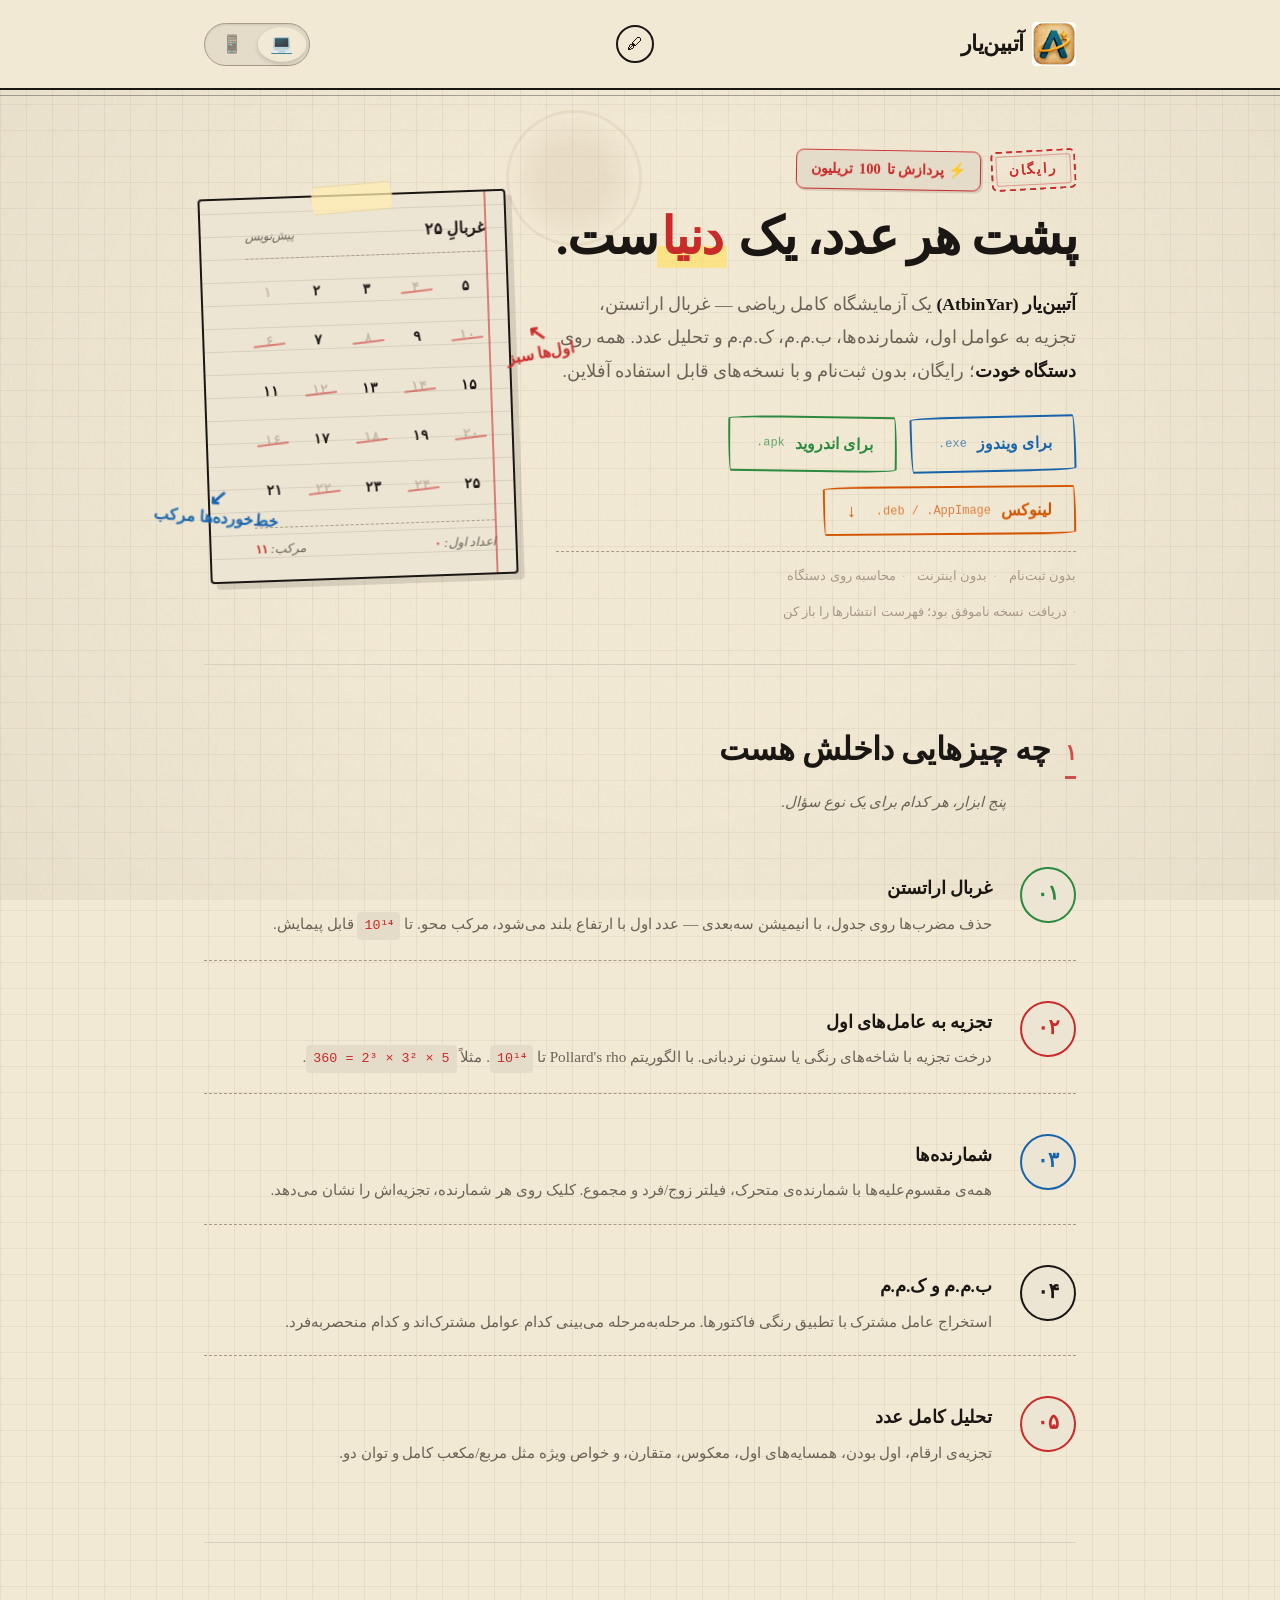
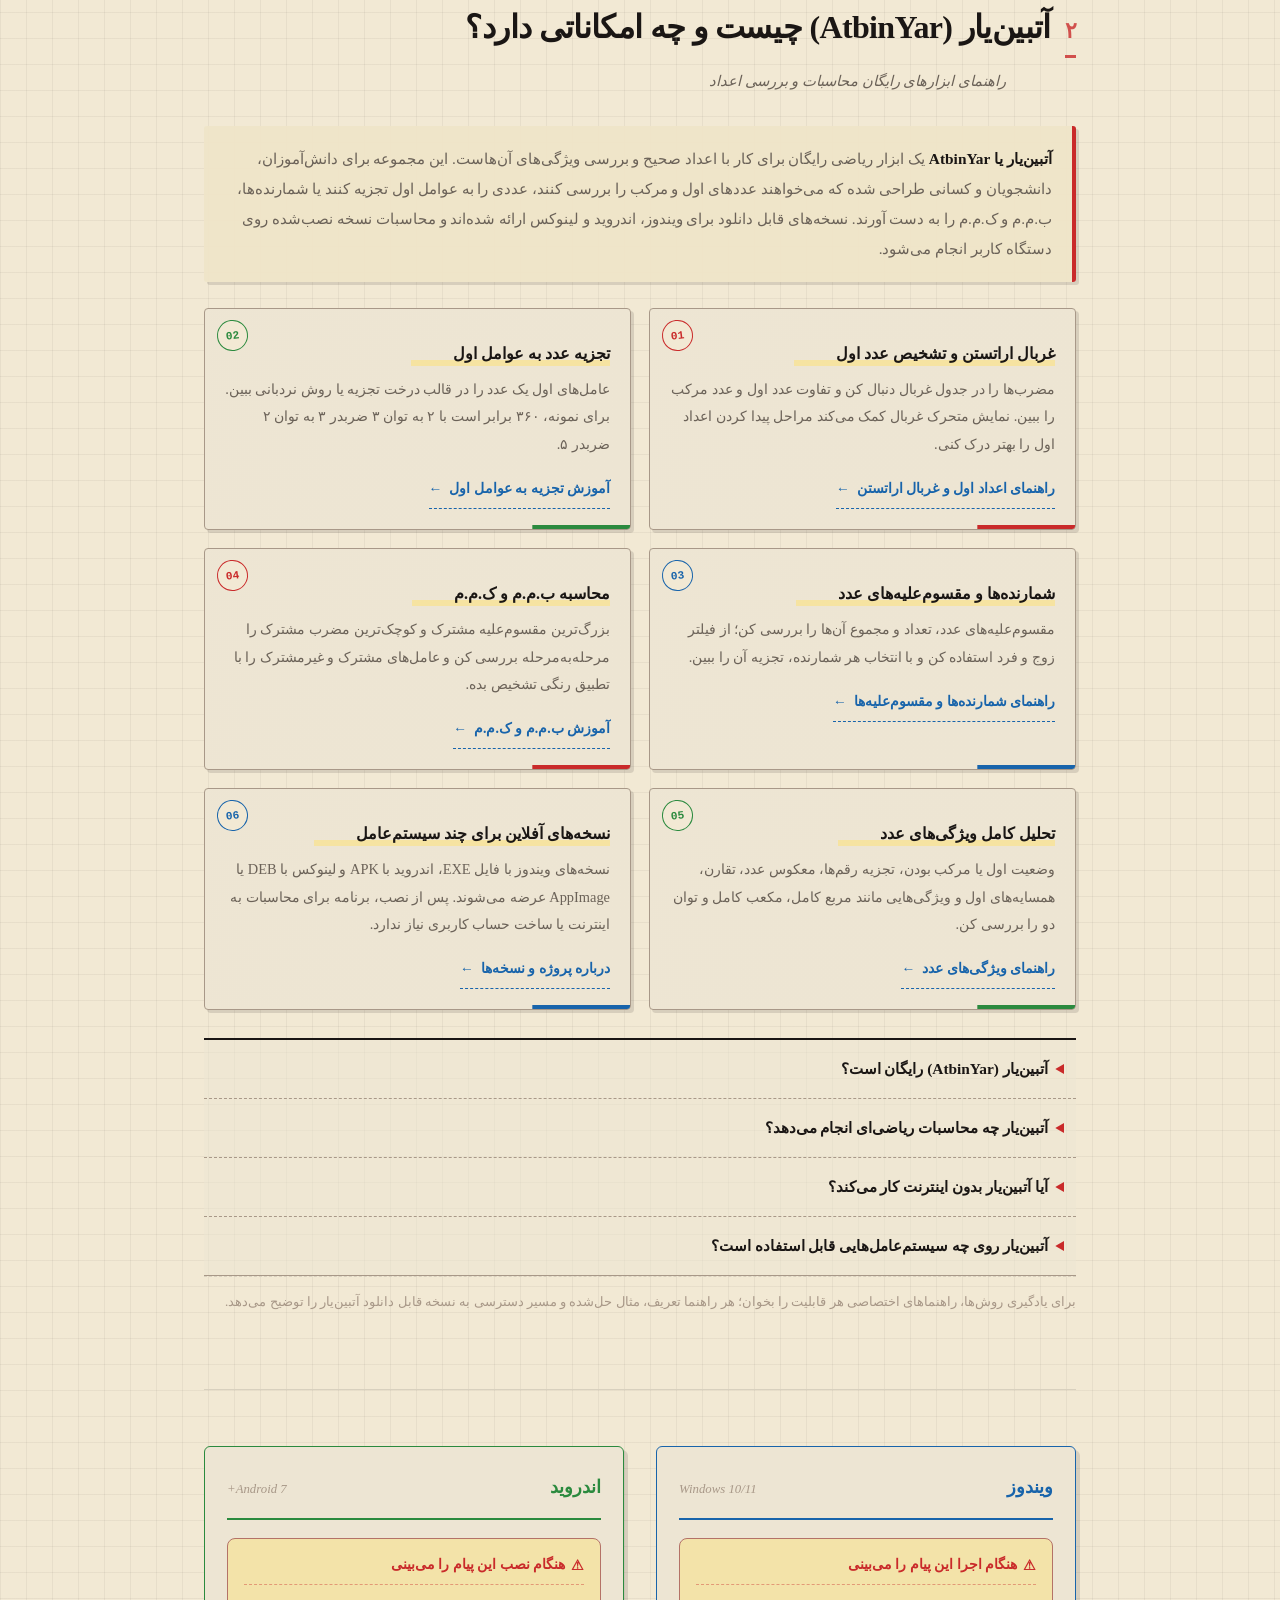
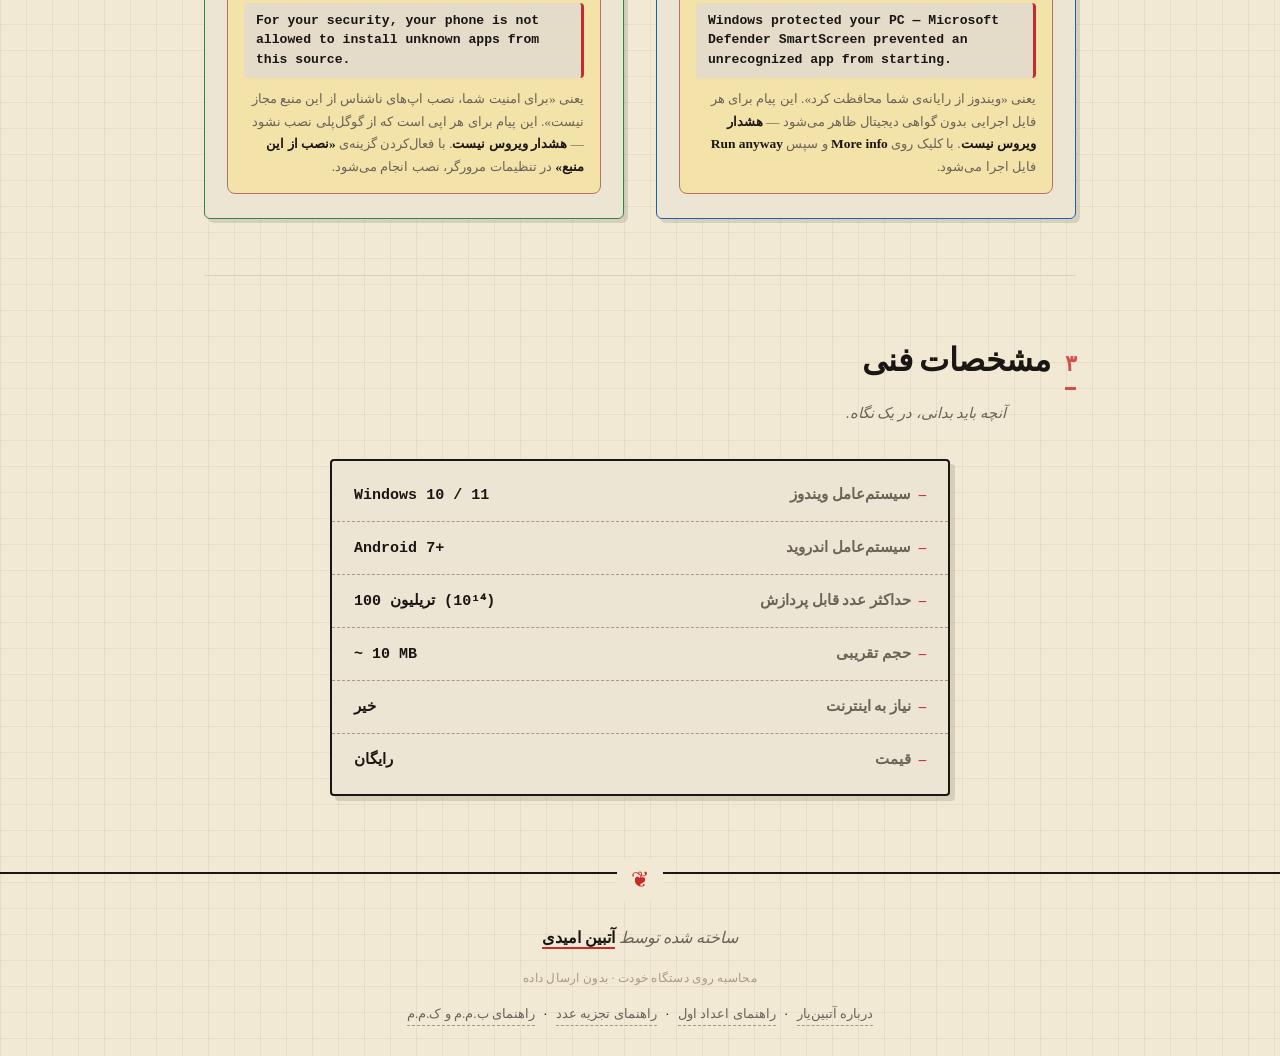
==== commit 782a5e57: "Fix digit matching in automatic release asset selection" ====
--- a/index.html
+++ b/index.html
@@ -1136,10 +1136,10 @@
   const releaseApi = 'https://api.github.com/repos/AtbeenLabs/MathLab-App/releases/latest';
   const releasePage = 'https://github.com/AtbeenLabs/MathLab-App/releases/latest';
   const downloadMatchers = {
-    dlWin: asset => /^AtbinYar\.Setup\.\\d+\.\\d+\.\\d+\.exe$/i.test(asset.name),
+    dlWin: asset => /^AtbinYar\.Setup\.\d+\.\d+\.\d+\.exe$/i.test(asset.name),
     dlAnd: asset => asset.name === 'app-release.apk',
-    dlDeb: asset => /^atbinyar_\\d+\.\\d+\.\\d+_amd64\.deb$/i.test(asset.name),
-    dlAppImage: asset => /^AtbinYar-\\d+\.\\d+\.\\d+\.AppImage$/i.test(asset.name)
+    dlDeb: asset => /^atbinyar_\d+\.\d+\.\d+_amd64\.deb$/i.test(asset.name),
+    dlAppImage: asset => /^AtbinYar-\d+\.\d+\.\d+\.AppImage$/i.test(asset.name)
   };
 
   const downloadLinks = Object.keys(downloadMatchers)
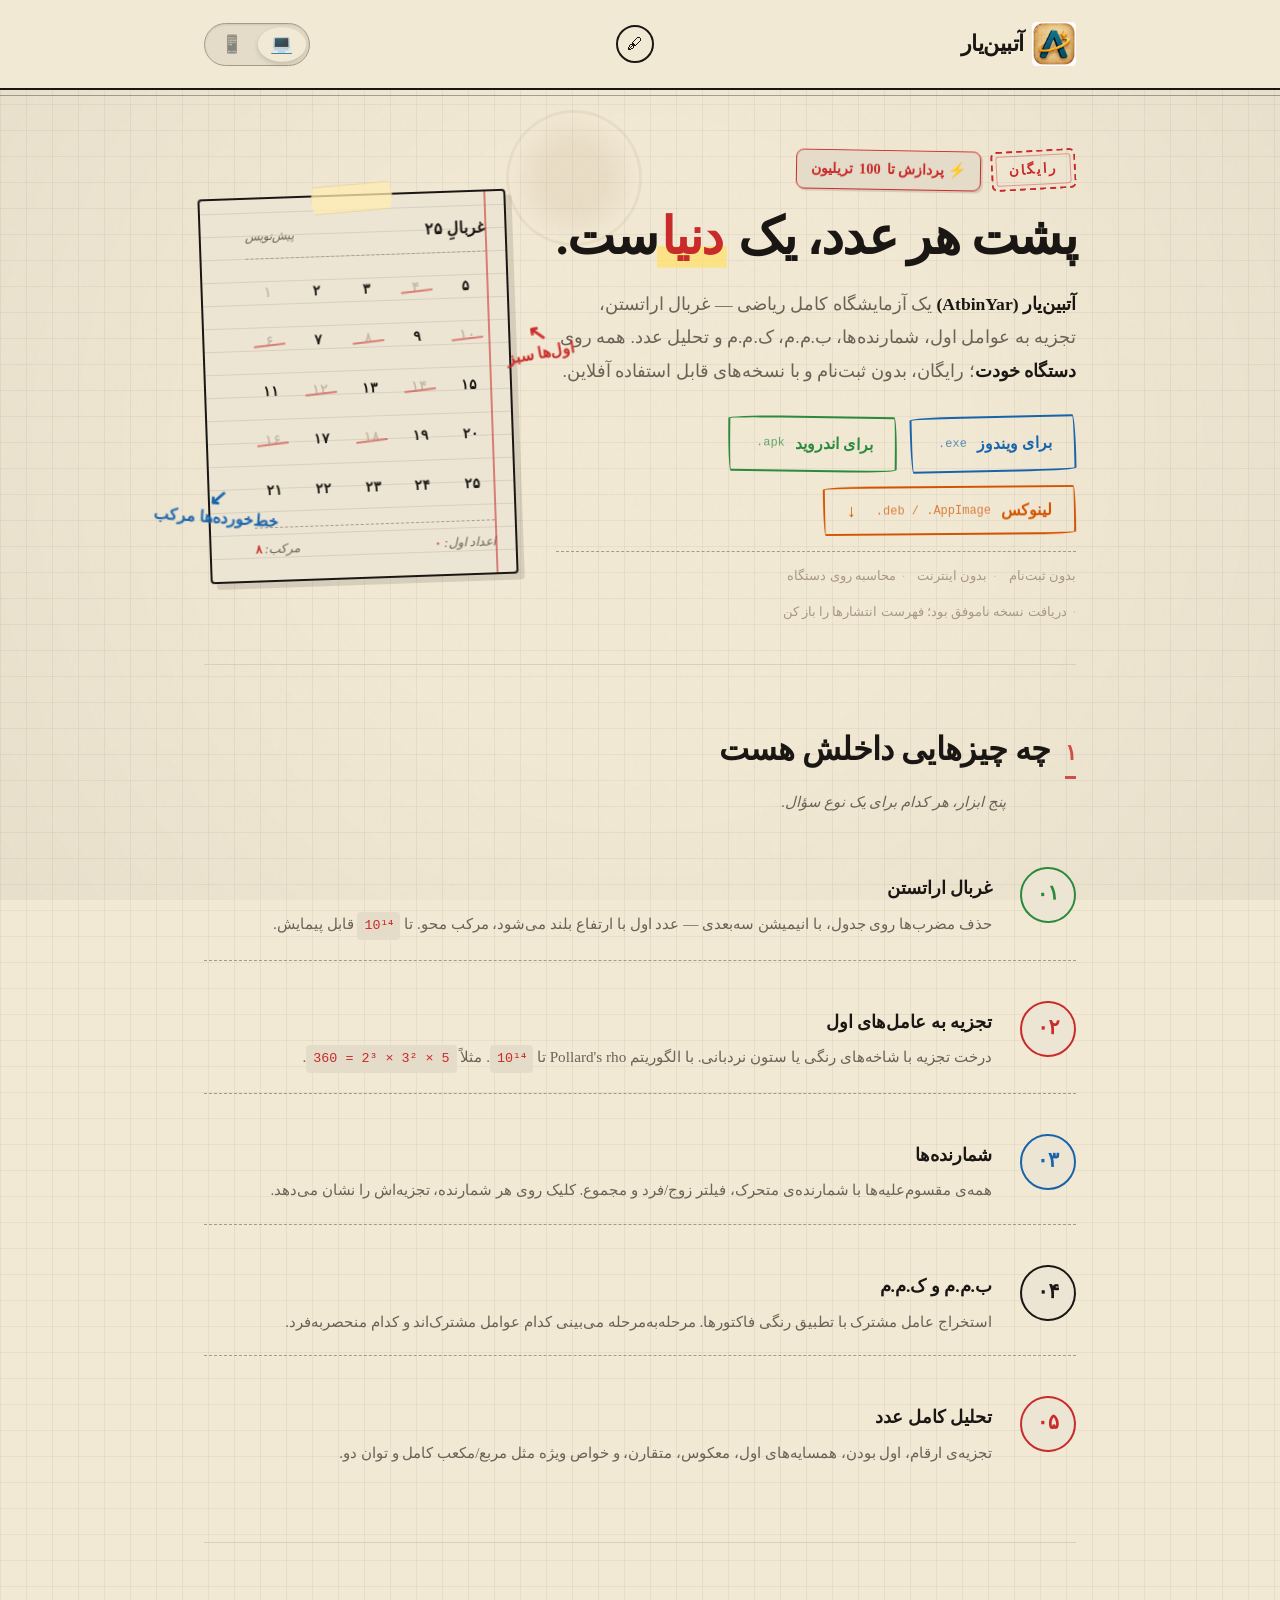
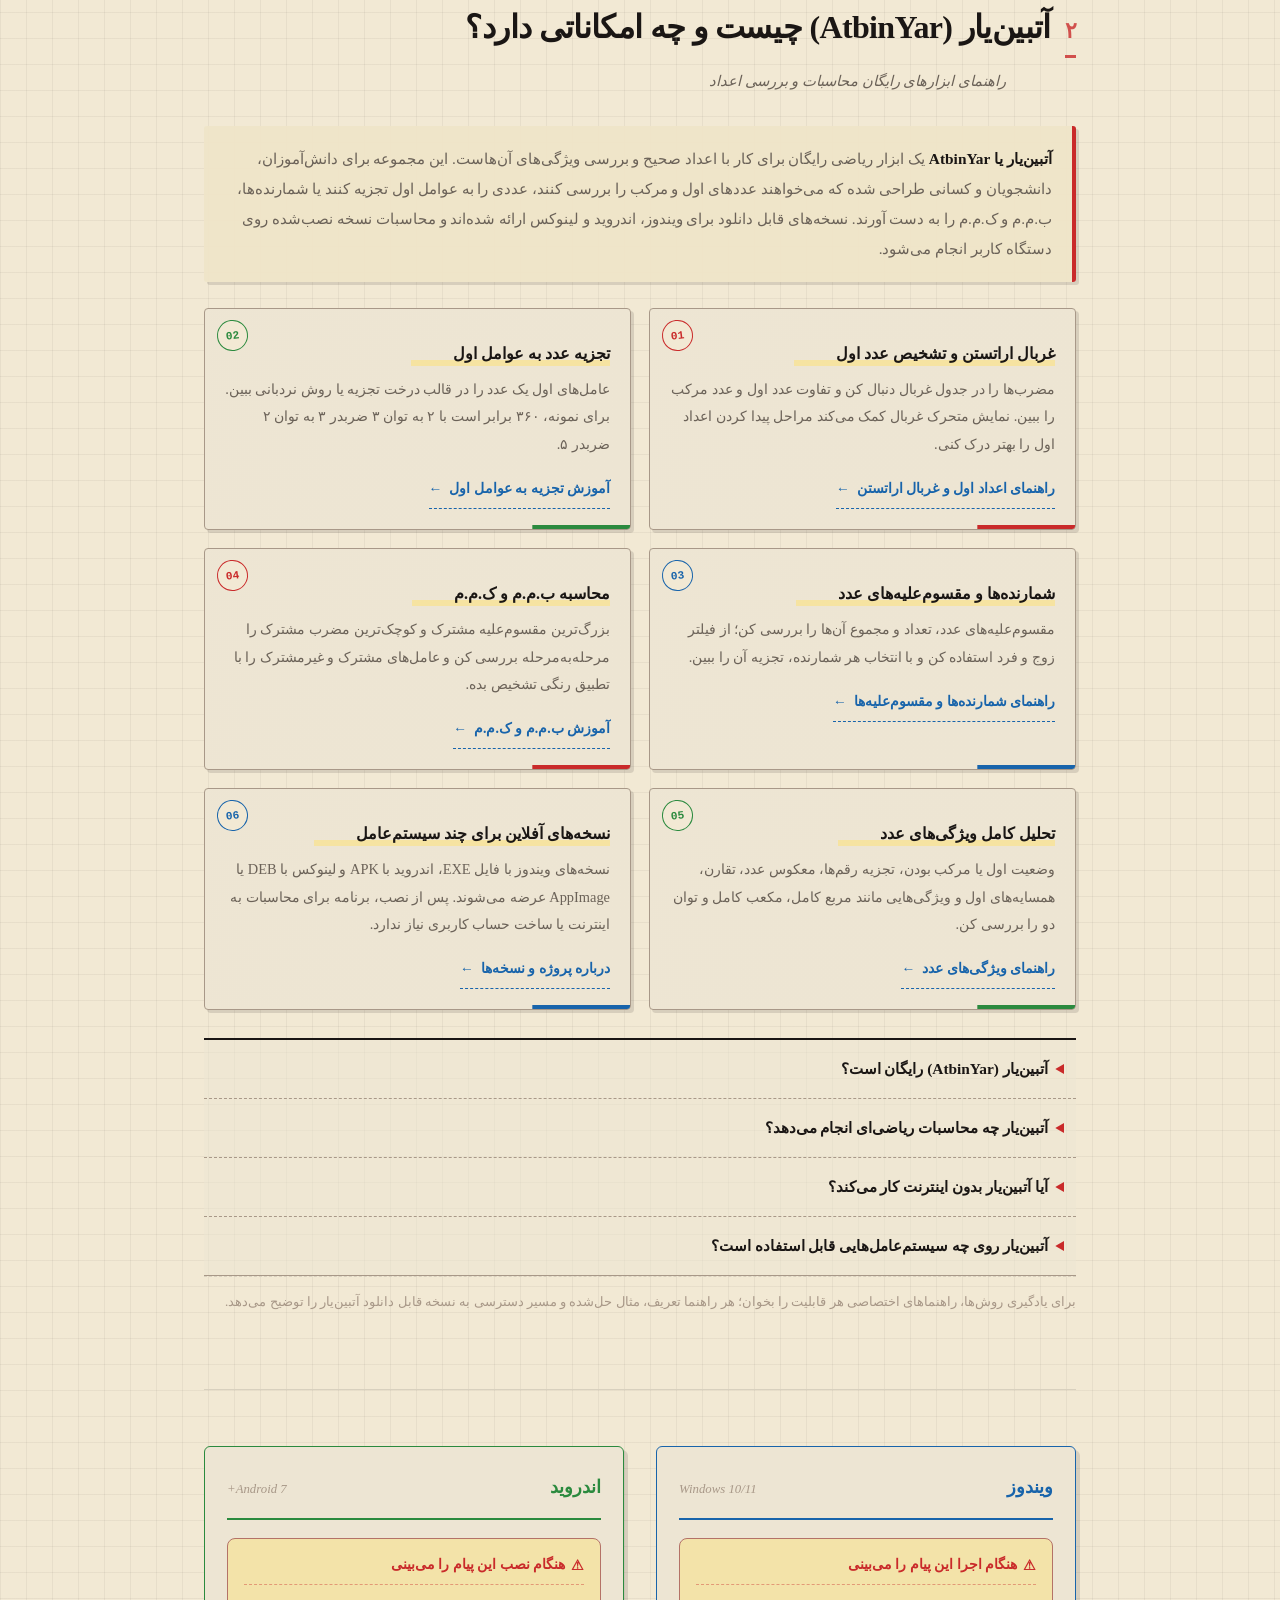
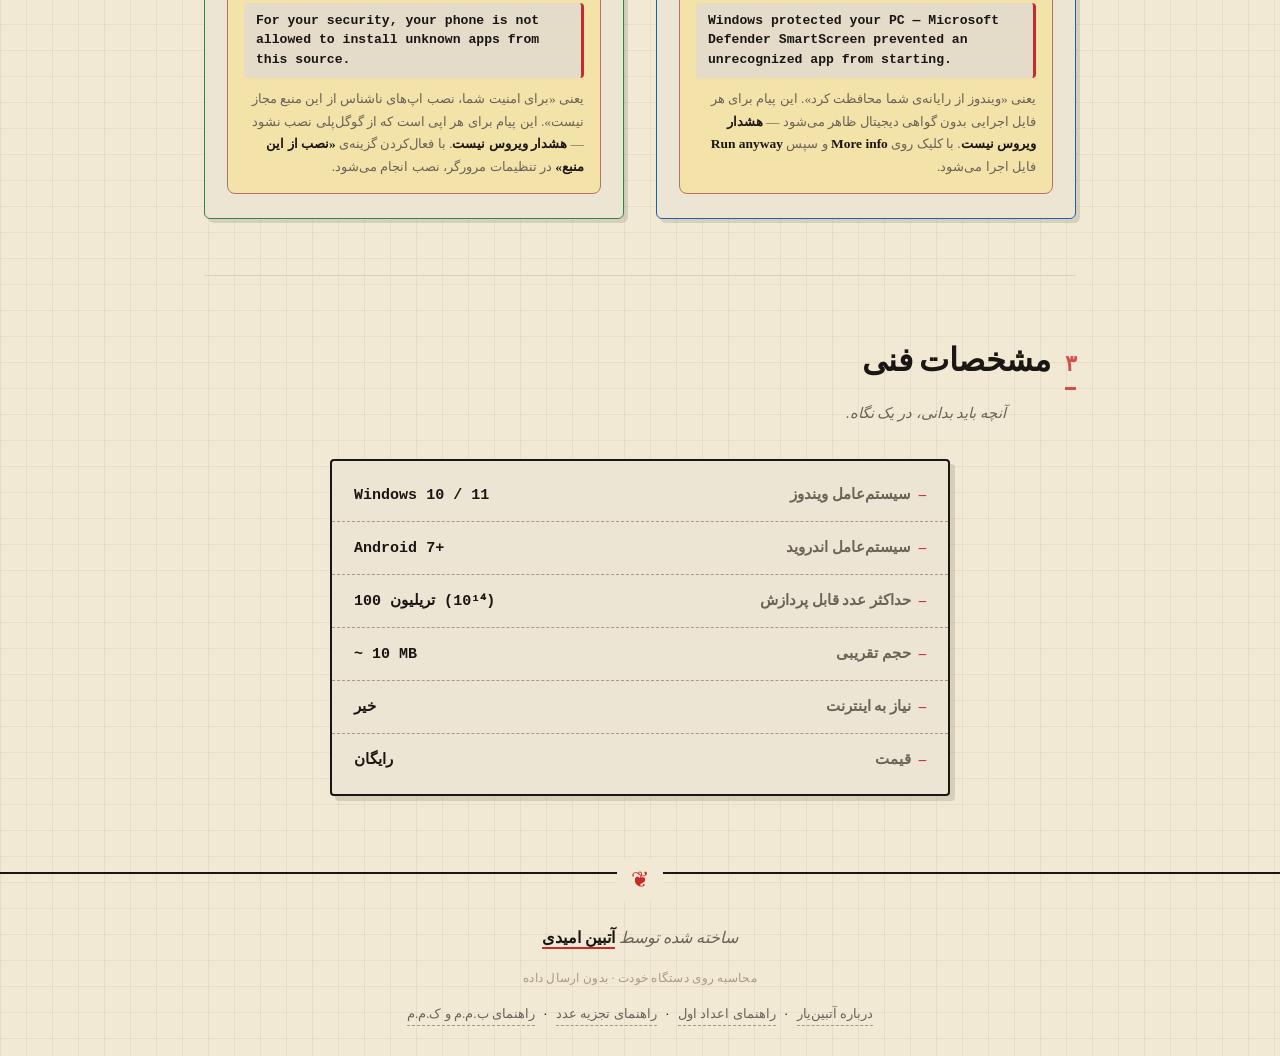
==== commit e00a0227: "Keep website release metadata synchronized with the latest app" ====
--- a/index.html
+++ b/index.html
@@ -88,7 +88,7 @@
       ],
       "isAccessibleForFree": true,
       "inLanguage": "fa-IR",
-      "softwareVersion": "1.14.0",
+      "softwareVersion": "1.15.0",
       "downloadUrl": "https://github.com/AtbeenLabs/MathLab-App/releases/latest",
       "author": {
         "@id": "https://atbinyar.ir/#creator"
@@ -1200,6 +1200,24 @@
           : 'آخرین نسخه: ' + release.tag_name;
       }
       document.documentElement.dataset.releaseVersion = release.tag_name;
+
+      // Keep the SoftwareApplication structured data synchronized as new
+      // app releases are published, without requiring a website edit.
+      const structuredDataNode = document.querySelector('script[type="application/ld+json"]');
+      if (structuredDataNode) {
+        try {
+          const structuredData = JSON.parse(structuredDataNode.textContent);
+          const graph = Array.isArray(structuredData['@graph']) ? structuredData['@graph'] : [];
+          const application = graph.find(item => item['@id'] === 'https://atbinyar.ir/#application');
+          if (application) {
+            application.softwareVersion = release.tag_name.replace(/^v/, '');
+            application.downloadUrl = releasePage;
+            structuredDataNode.textContent = JSON.stringify(structuredData);
+          }
+        } catch (metadataError) {
+          console.warn('[AtbinYar downloads] Could not update structured data:', metadataError);
+        }
+      }
     } catch (error) {
       if (versionLabel) {
         versionLabel.textContent = 'دریافت نسخه ناموفق بود؛ فهرست انتشارها را باز کن';
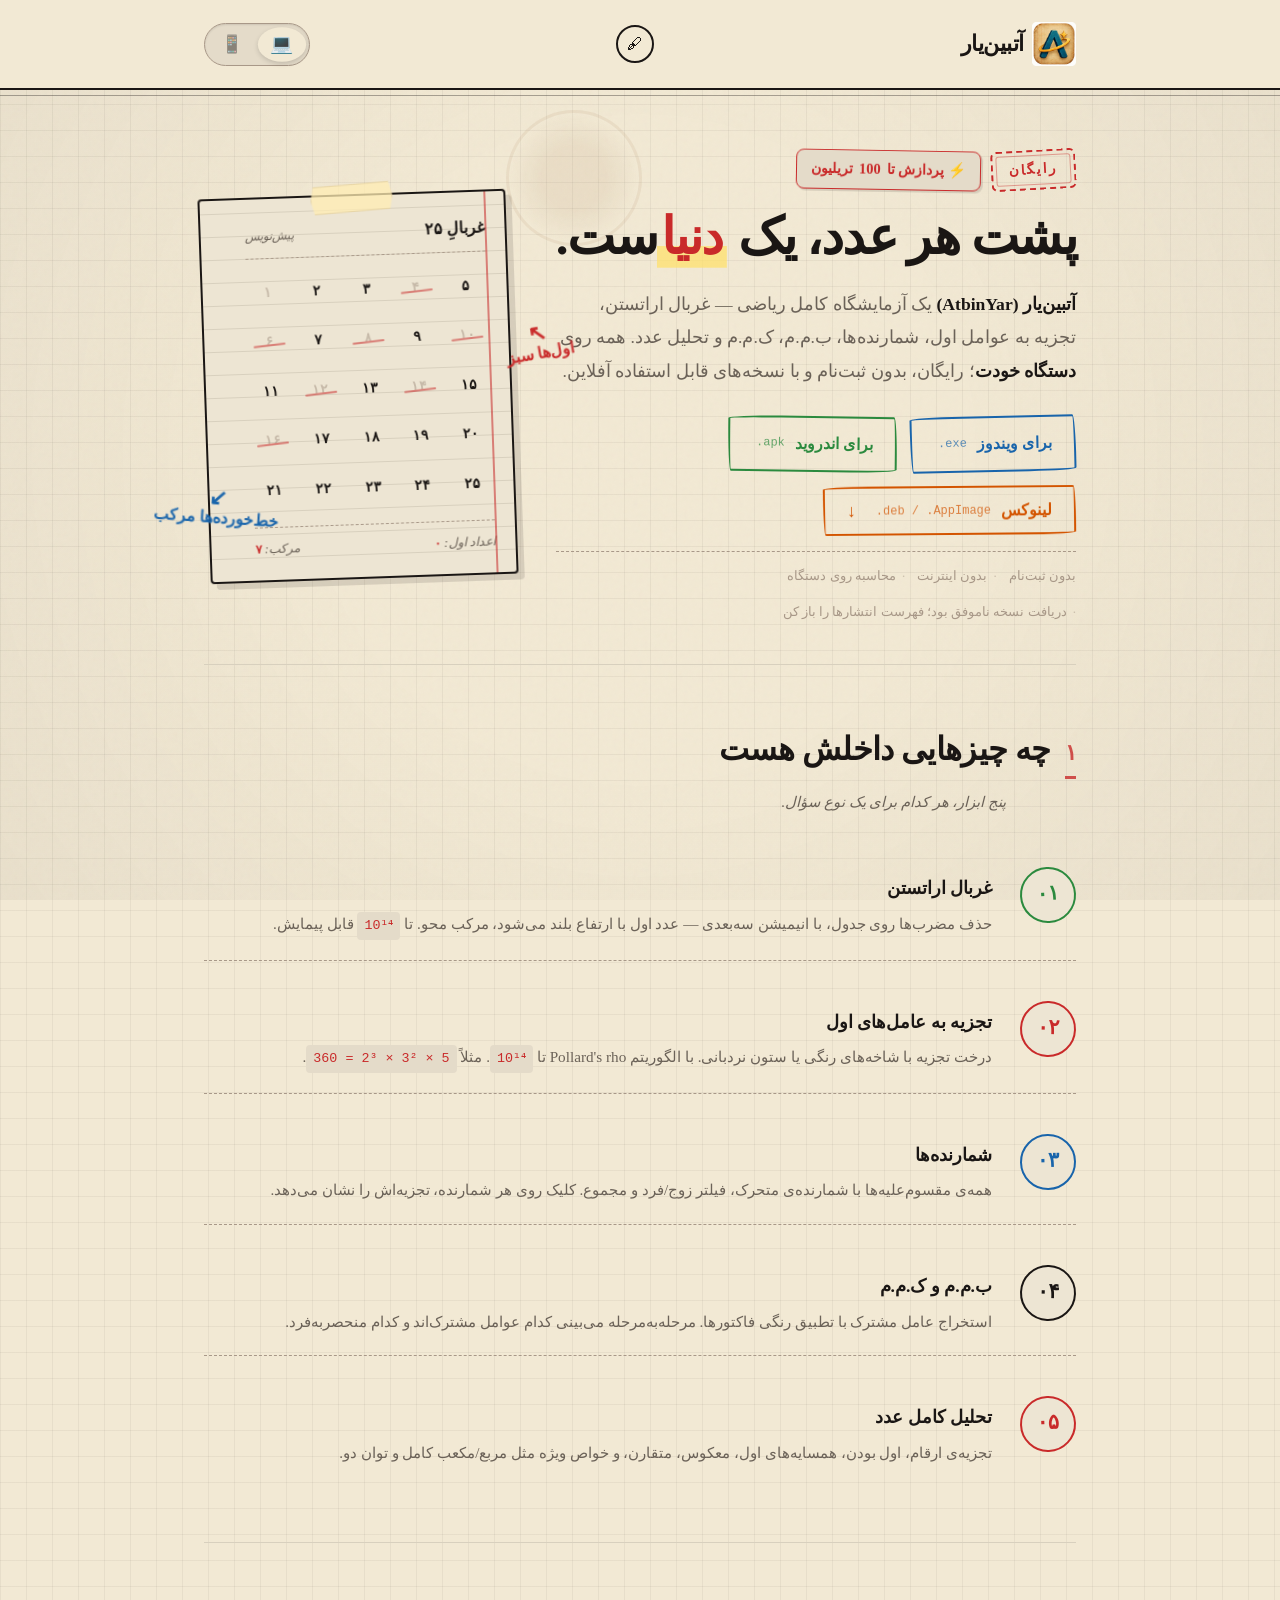
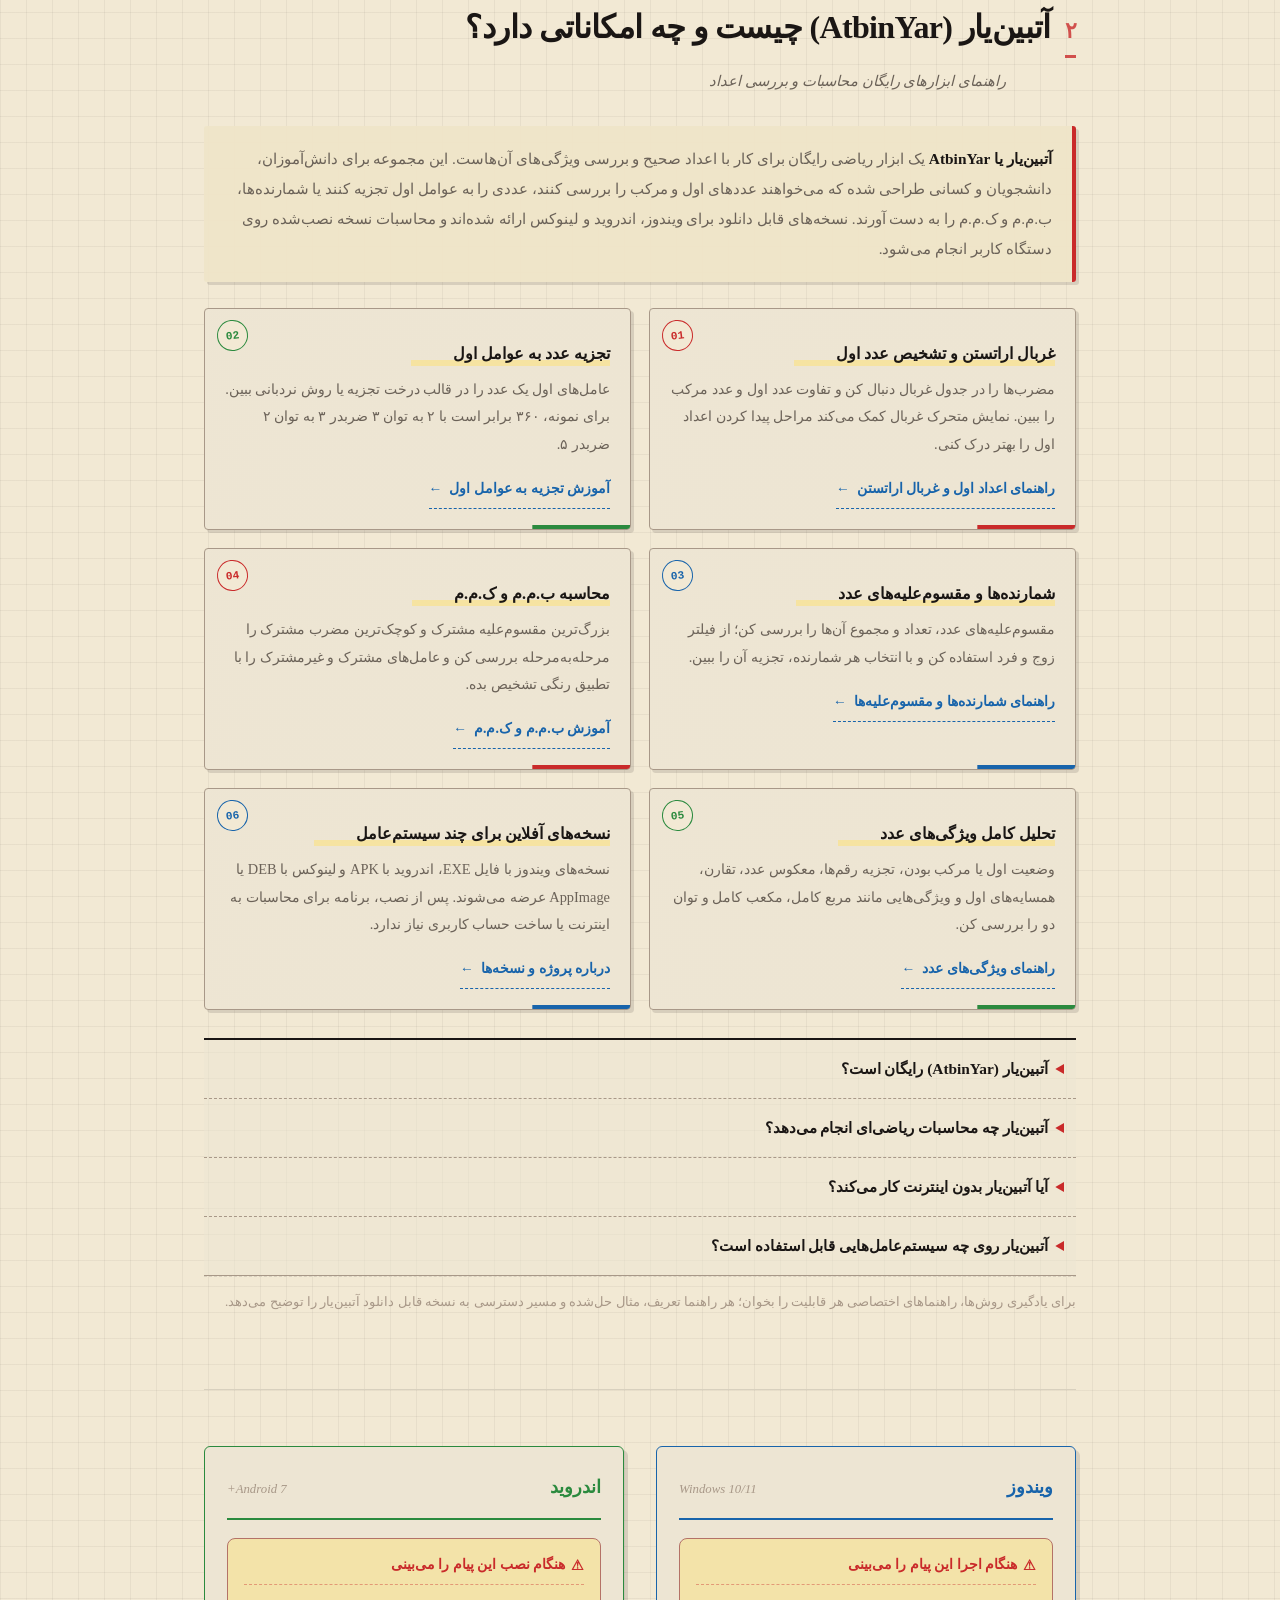
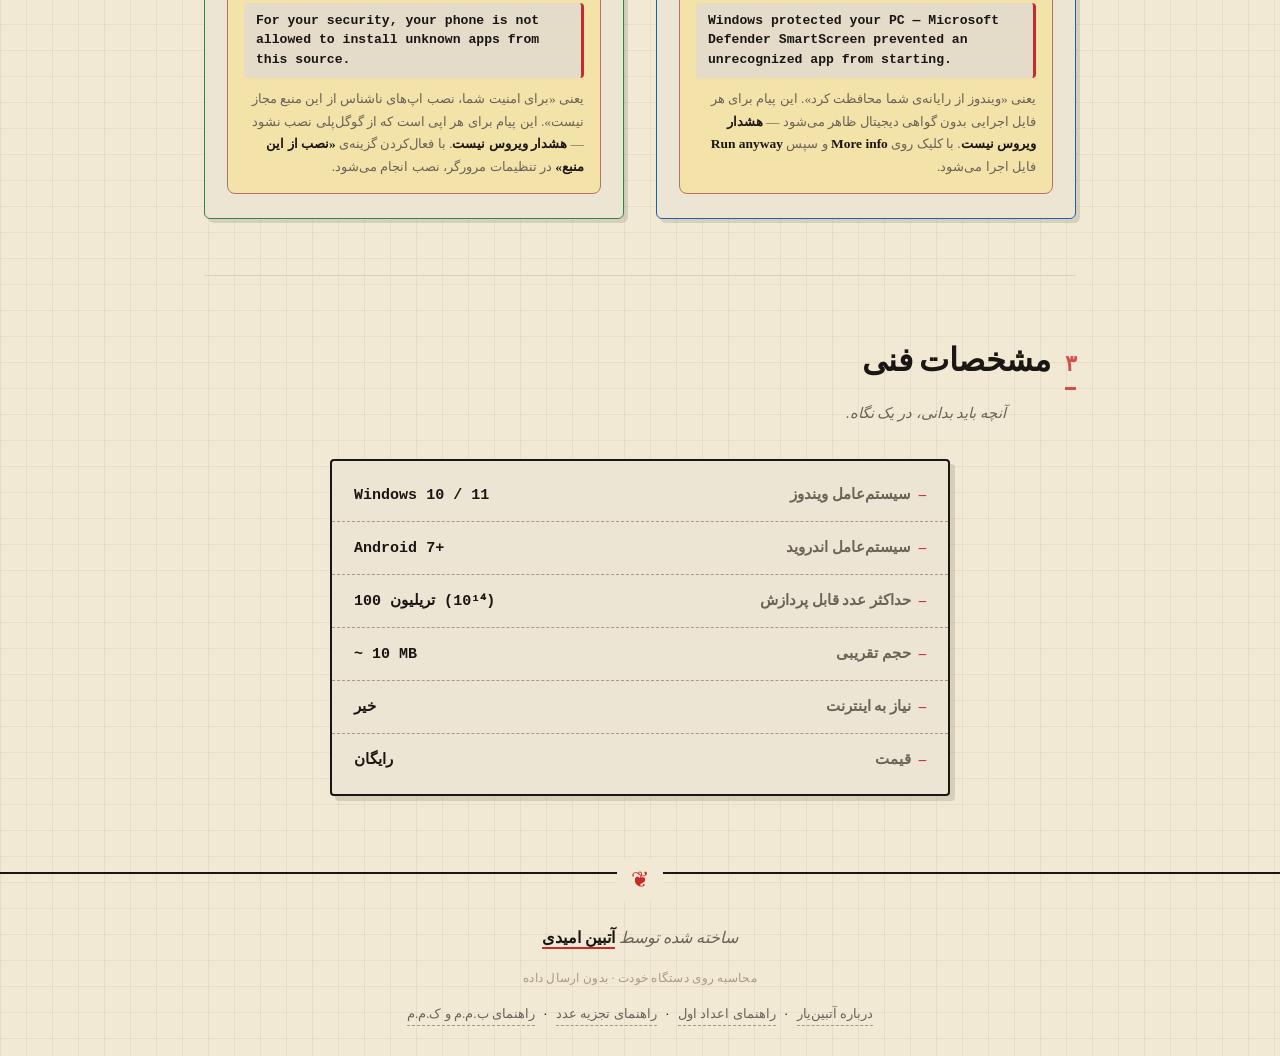
==== commit 56392da1: "fix: resolve unified AtbinYar release filenames" ====
--- a/index.html
+++ b/index.html
@@ -1136,10 +1136,10 @@
   const releaseApi = 'https://api.github.com/repos/AtbeenLabs/MathLab-App/releases/latest';
   const releasePage = 'https://github.com/AtbeenLabs/MathLab-App/releases/latest';
   const downloadMatchers = {
-    dlWin: asset => /^AtbinYar\.Setup\.\d+\.\d+\.\d+\.exe$/i.test(asset.name),
-    dlAnd: asset => asset.name === 'app-release.apk',
-    dlDeb: asset => /^atbinyar_\d+\.\d+\.\d+_amd64\.deb$/i.test(asset.name),
-    dlAppImage: asset => /^AtbinYar-\d+\.\d+\.\d+\.AppImage$/i.test(asset.name)
+    dlWin: asset => /^AtbinYar_v\d+\.\d+\.\d+\.exe$/i.test(asset.name),
+    dlAnd: asset => /^AtbinYar_v\d+\.\d+\.\d+\.apk$/i.test(asset.name),
+    dlDeb: asset => /^AtbinYar_v\d+\.\d+\.\d+\.deb$/i.test(asset.name),
+    dlAppImage: asset => /^AtbinYar_v\d+\.\d+\.\d+\.AppImage$/i.test(asset.name)
   };
 
   const downloadLinks = Object.keys(downloadMatchers)
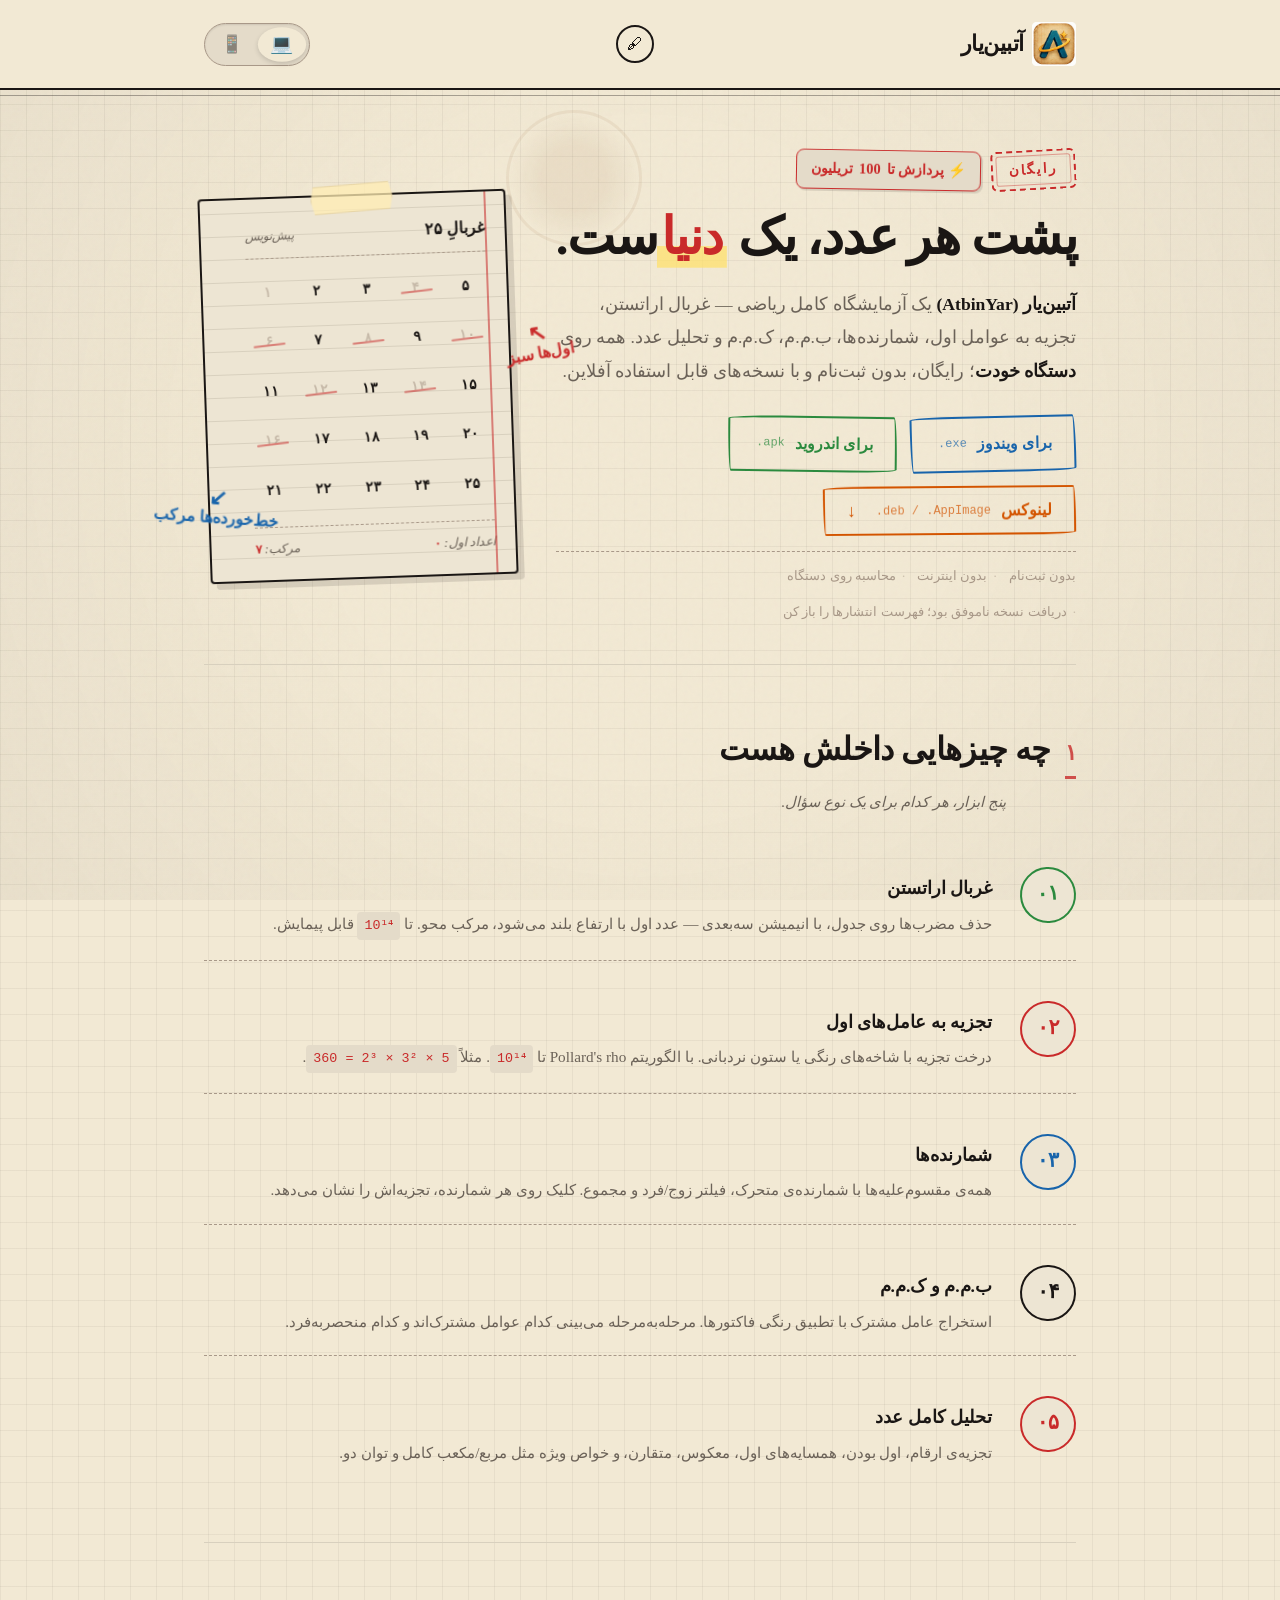
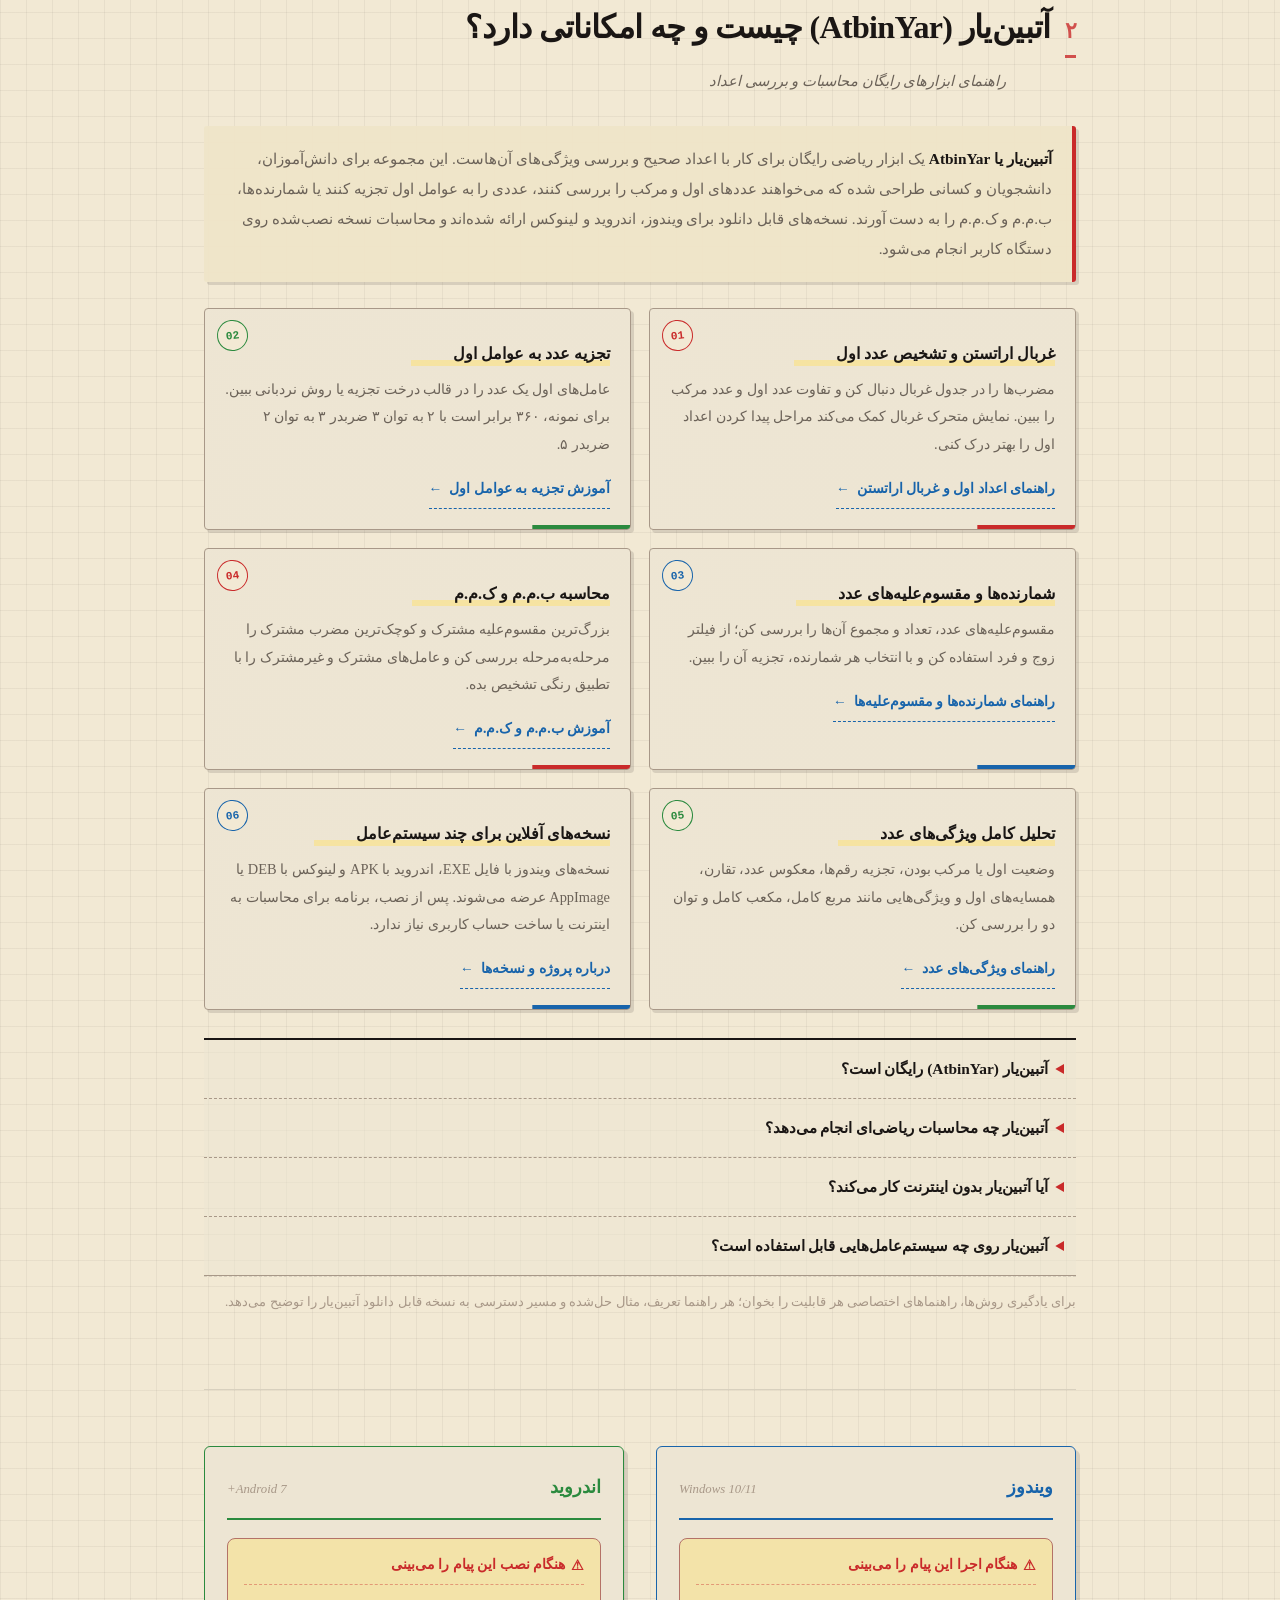
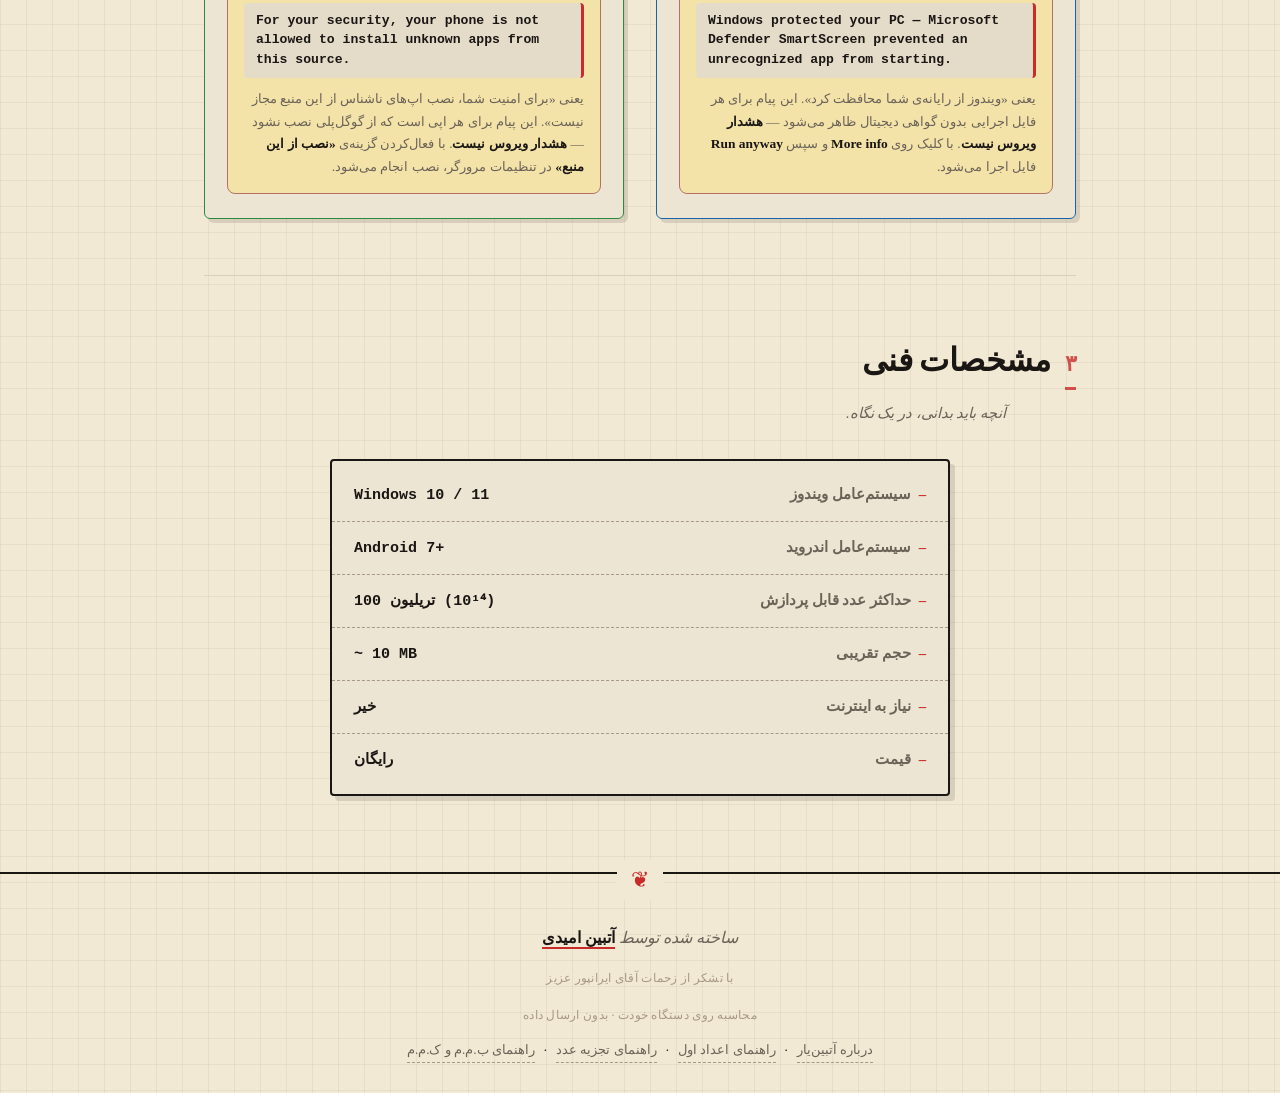
==== commit 3fd9d494: "content: thank math teachers in AtbinYar" ====
--- a/index.html
+++ b/index.html
@@ -1091,6 +1091,7 @@
 <footer class="signature">
   <div class="wrap">
     <div class="credit">ساخته شده توسط <b>آتبین امیدی</b></div>
+    <div class="fineprint">با تشکر از زحمات آقای ایرانپور عزیز</div>
     <div class="fineprint">محاسبه روی دستگاه خودت · بدون ارسال داده</div>
     <nav class="footer-links" aria-label="لینک‌های مرتبط"><a href="about.html">درباره آتبین‌یار</a><span aria-hidden="true">·</span><a href="prime-numbers.html">راهنمای اعداد اول</a><span aria-hidden="true">·</span><a href="prime-factorization.html">راهنمای تجزیه عدد</a><span aria-hidden="true">·</span><a href="gcd-lcm.html">راهنمای ب.م.م و ک.م.م</a></nav>
   </div>
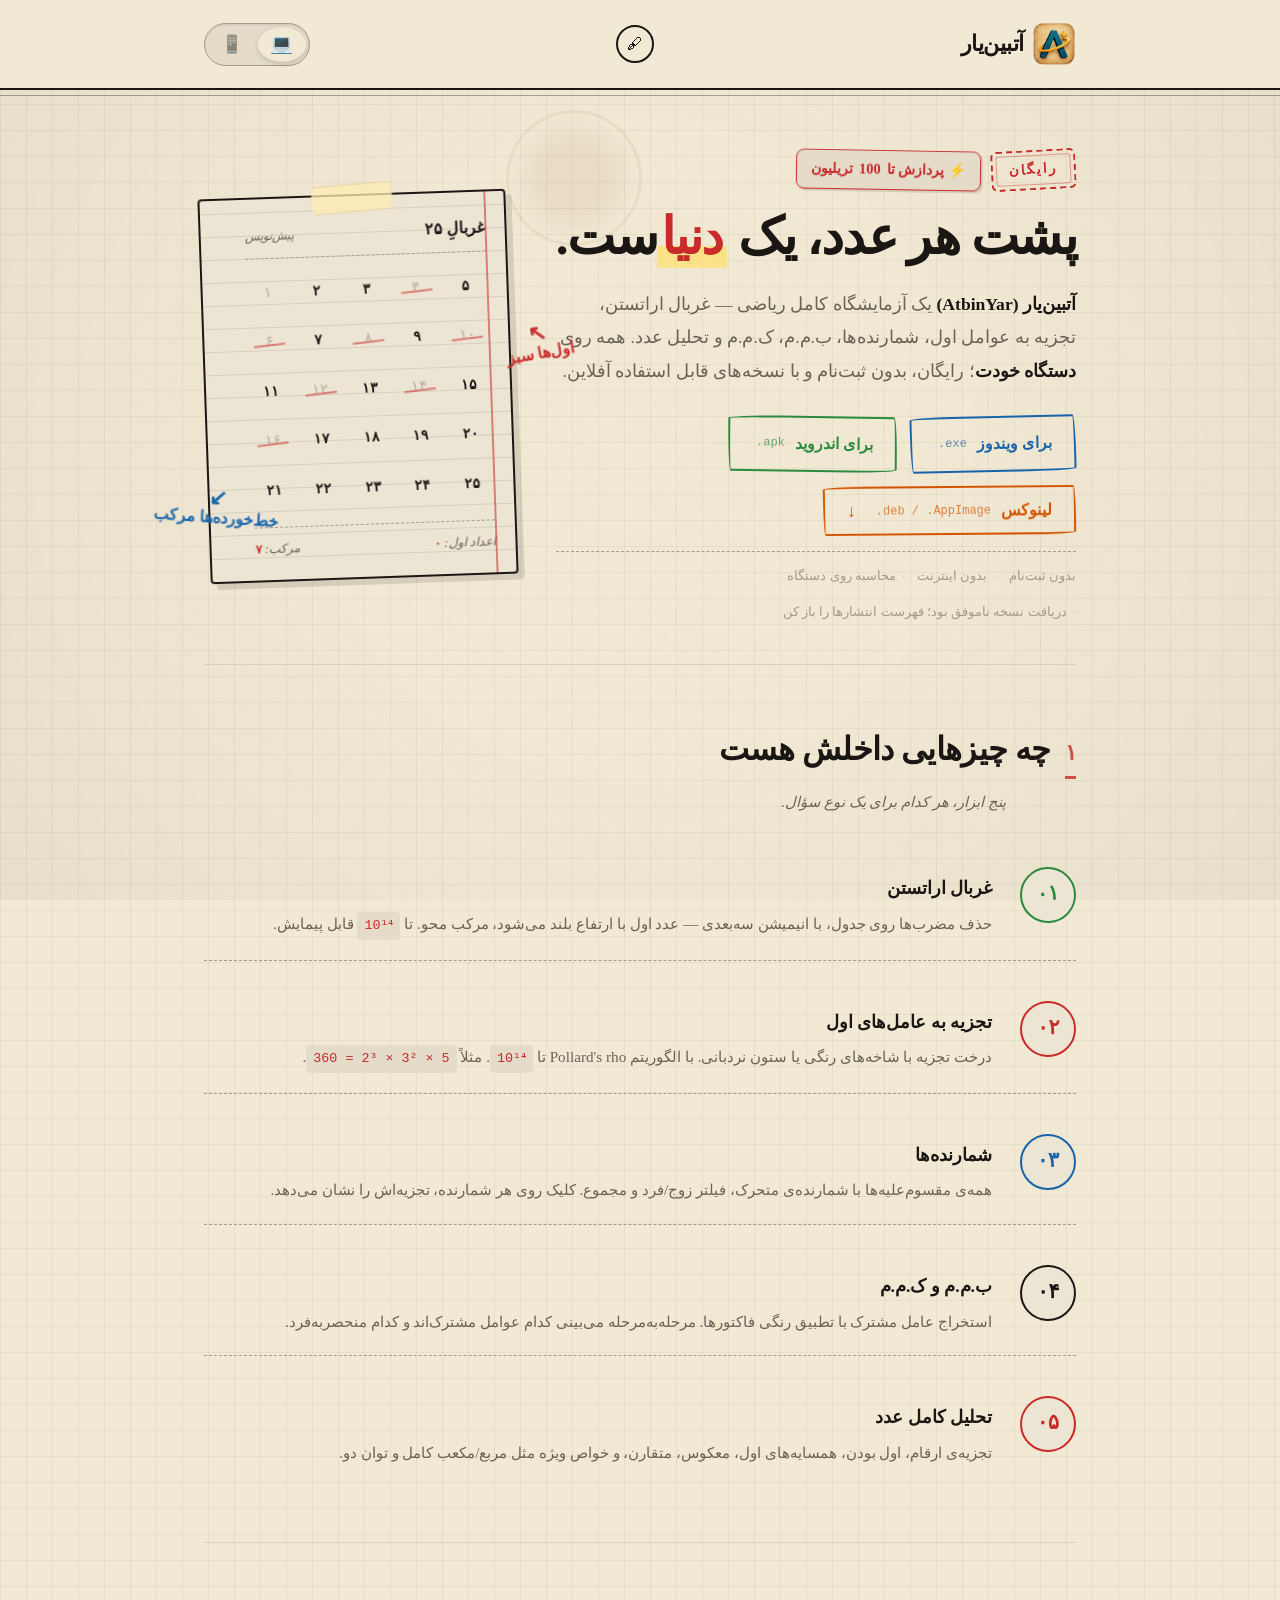
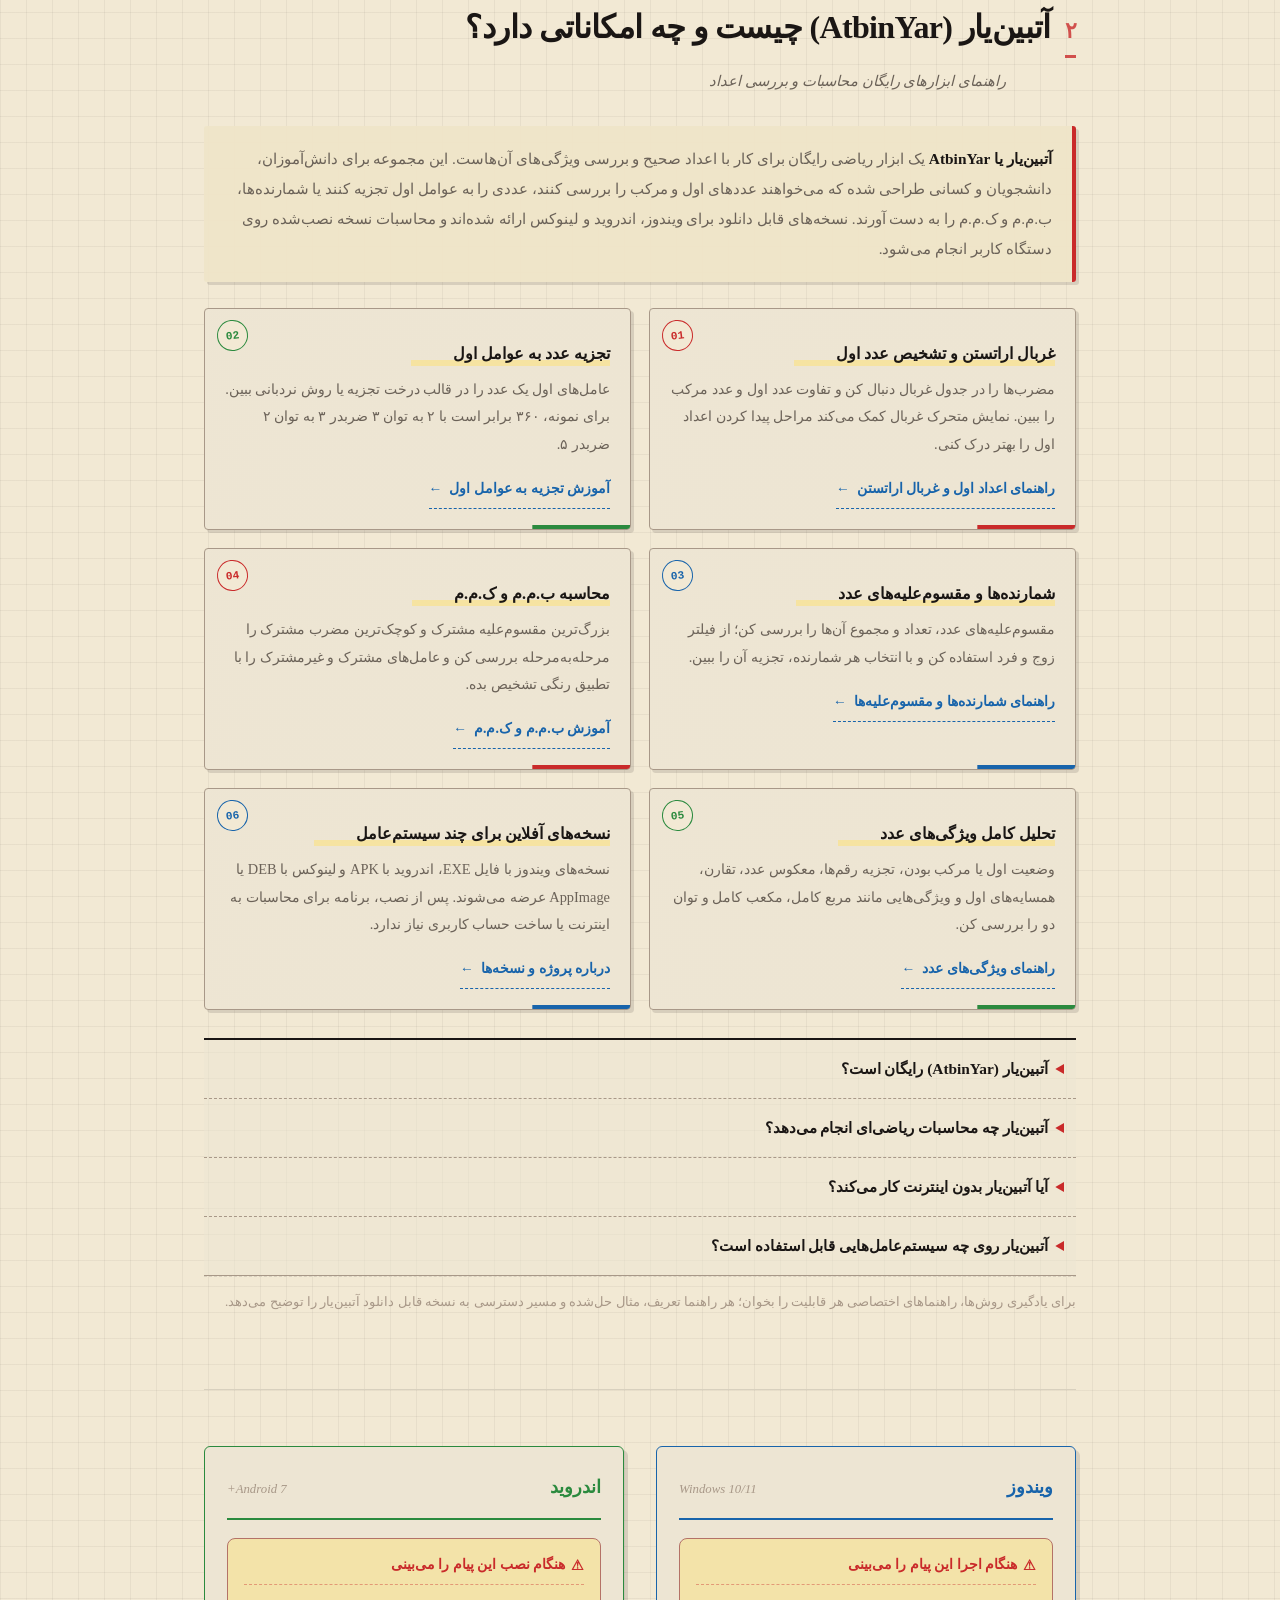
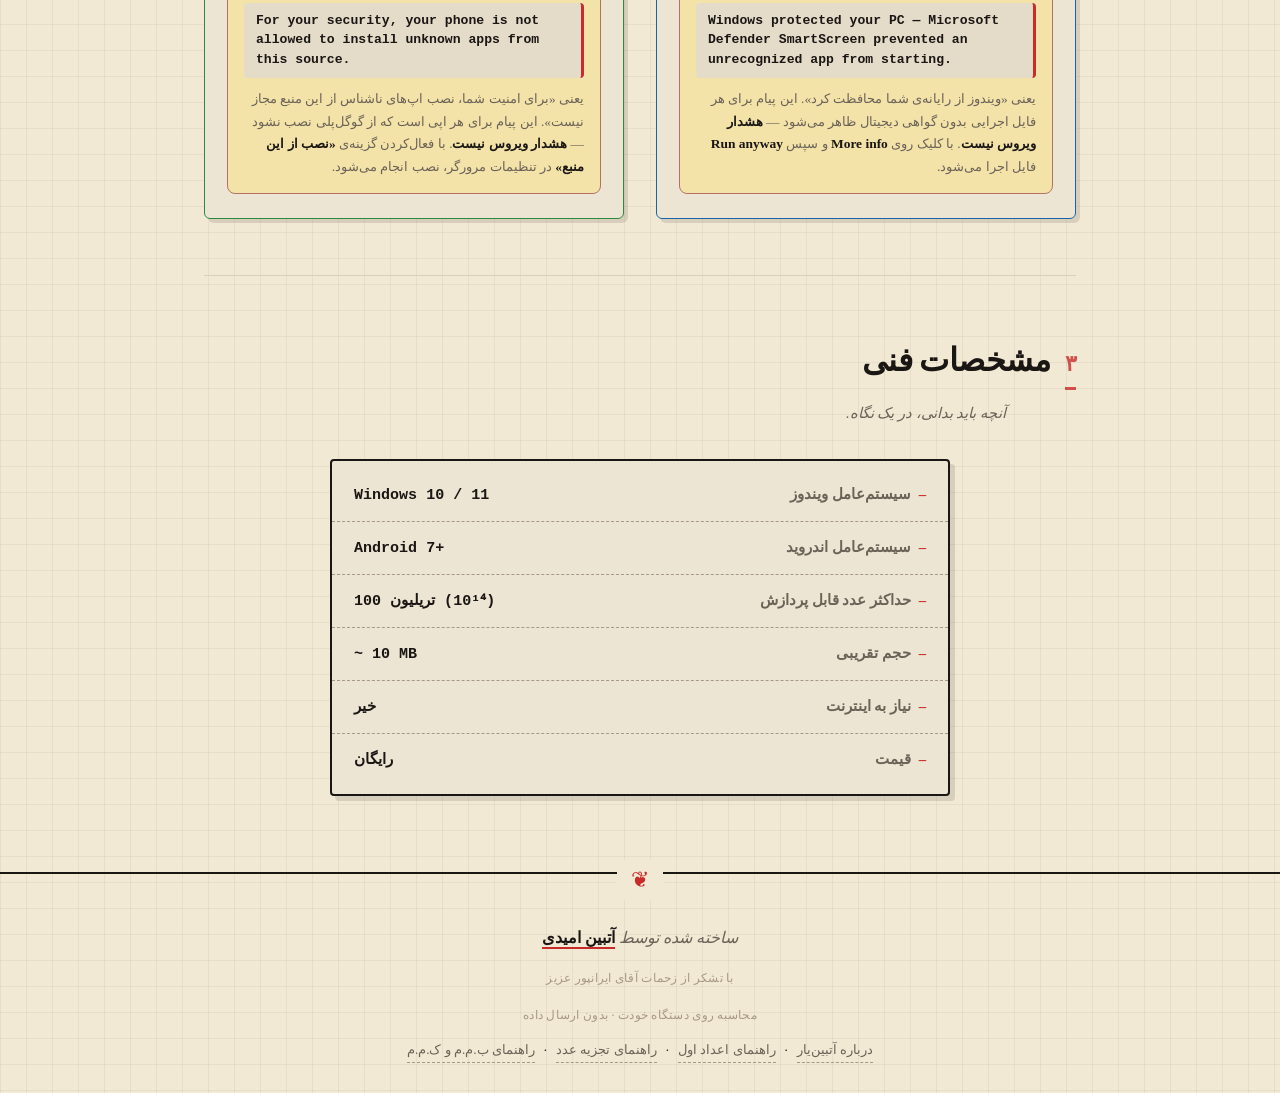
==== commit 7a8e5cfe: "fix: refresh transparent website favicon and browser theme color" ====
--- a/index.html
+++ b/index.html
@@ -8,7 +8,7 @@
 <meta name="author" content="آتبین امیدی">
 <meta name="robots" content="index, follow, max-image-preview:large, max-snippet:-1, max-video-preview:-1">
 <link rel="canonical" href="https://atbinyar.ir/">
-<meta name="theme-color" content="#f2e9d4">
+<meta name="theme-color" content="#071321">
 <meta property="og:type" content="website">
 <meta property="og:site_name" content="آتبین‌یار | AtbinYar">
 <meta property="og:title" content="آتبین‌یار (AtbinYar) | ابزار رایگان اعداد اول و تجزیه اعداد">
@@ -111,7 +111,8 @@
 }
 </script>
 
-<link rel="icon" type="image/png" sizes="512x512" href="/logo.png">
+<link rel="icon" type="image/png" sizes="512x512" href="/logo.png?v=2">
+<link rel="apple-touch-icon" href="/logo.png?v=2">
 <link rel="apple-touch-icon" href="/logo.png">
 <link rel="preconnect" href="https://fonts.googleapis.com">
 <link rel="preconnect" href="https://fonts.gstatic.com" crossorigin>
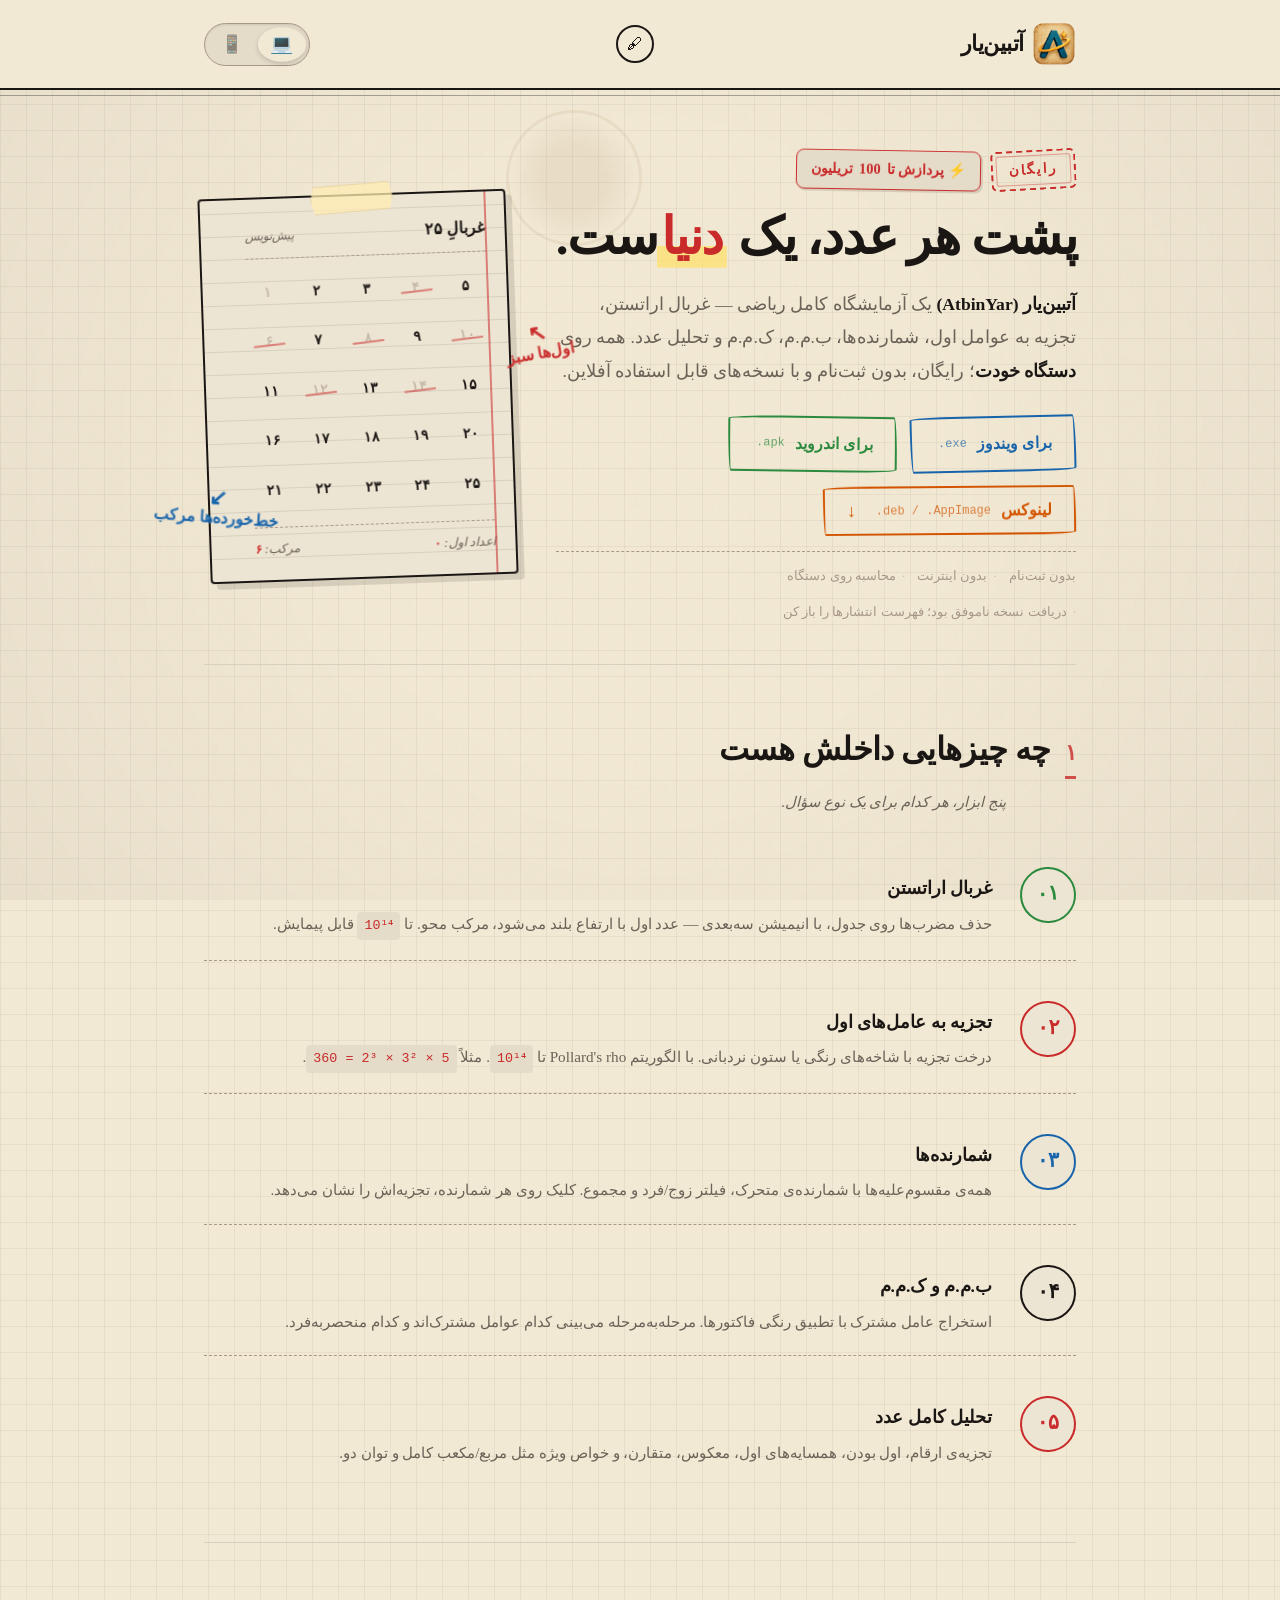
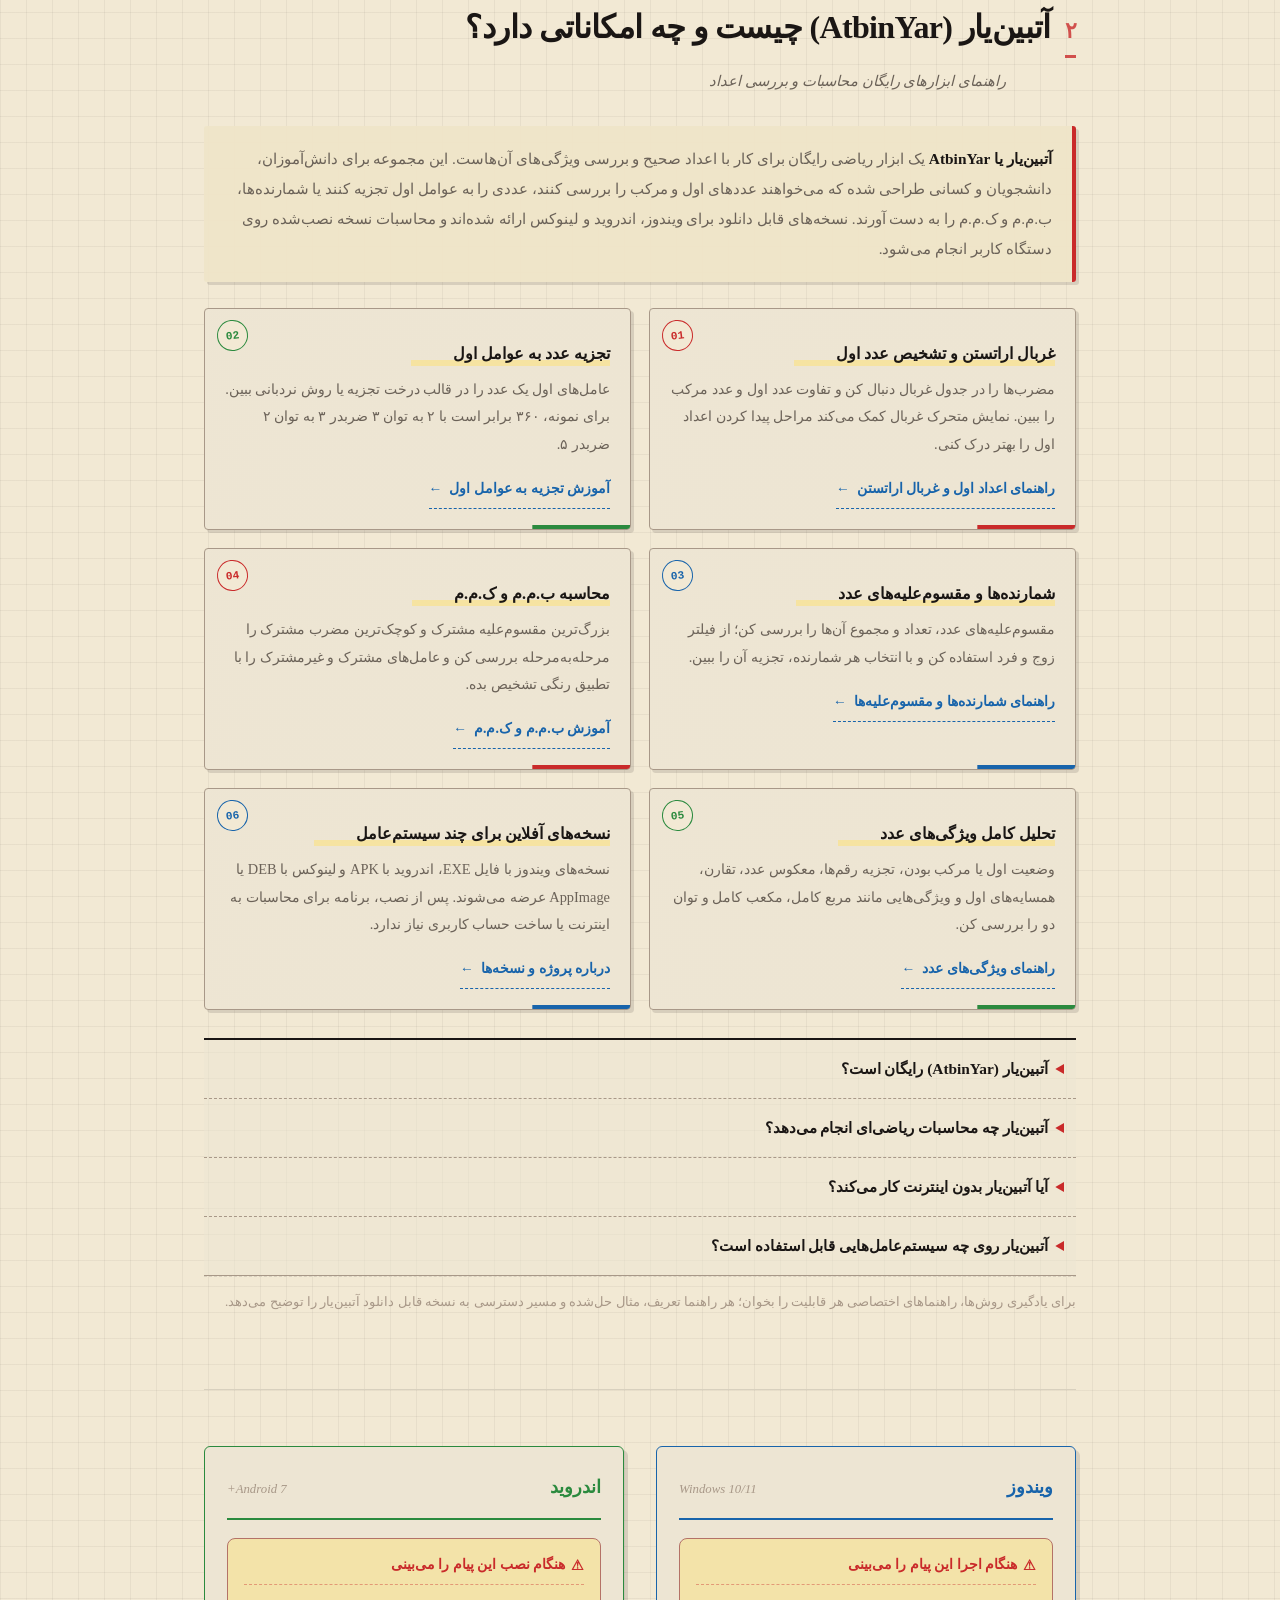
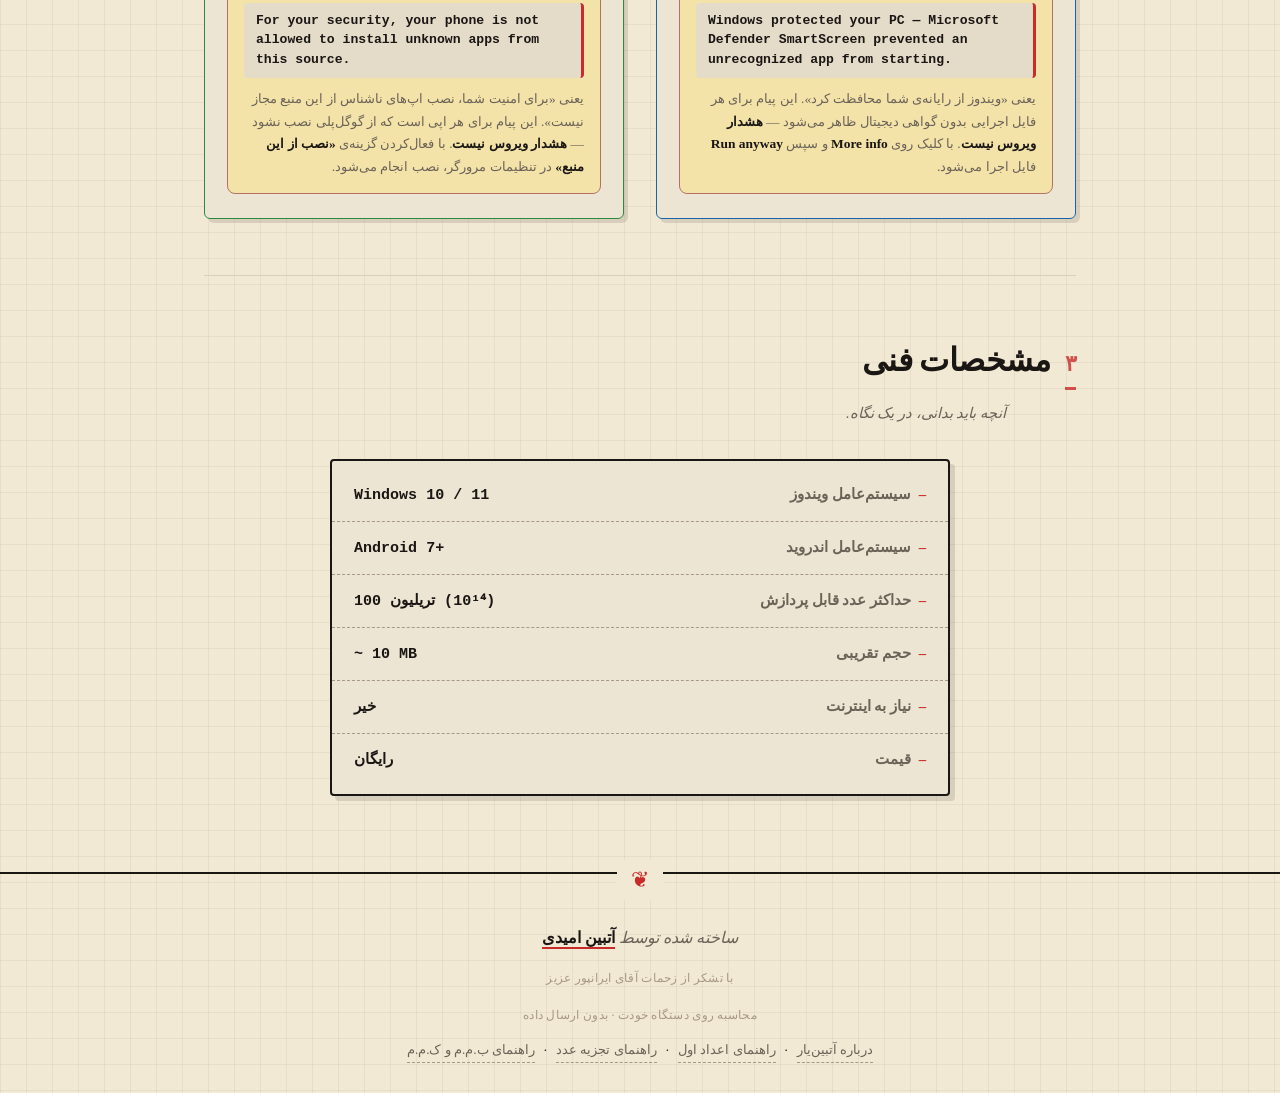
==== commit 336ea477: "fix: use branded dark favicon and touch icon instead of transparent preview" ====
--- a/index.html
+++ b/index.html
@@ -111,8 +111,8 @@
 }
 </script>
 
-<link rel="icon" type="image/png" sizes="512x512" href="/logo.png?v=2">
-<link rel="apple-touch-icon" href="/logo.png?v=2">
+<link rel="icon" type="image/png" sizes="512x512" href="/favicon.png?v=3">
+<link rel="apple-touch-icon" href="/icon_maskable_512.png?v=3">
 <link rel="apple-touch-icon" href="/logo.png">
 <link rel="preconnect" href="https://fonts.googleapis.com">
 <link rel="preconnect" href="https://fonts.gstatic.com" crossorigin>
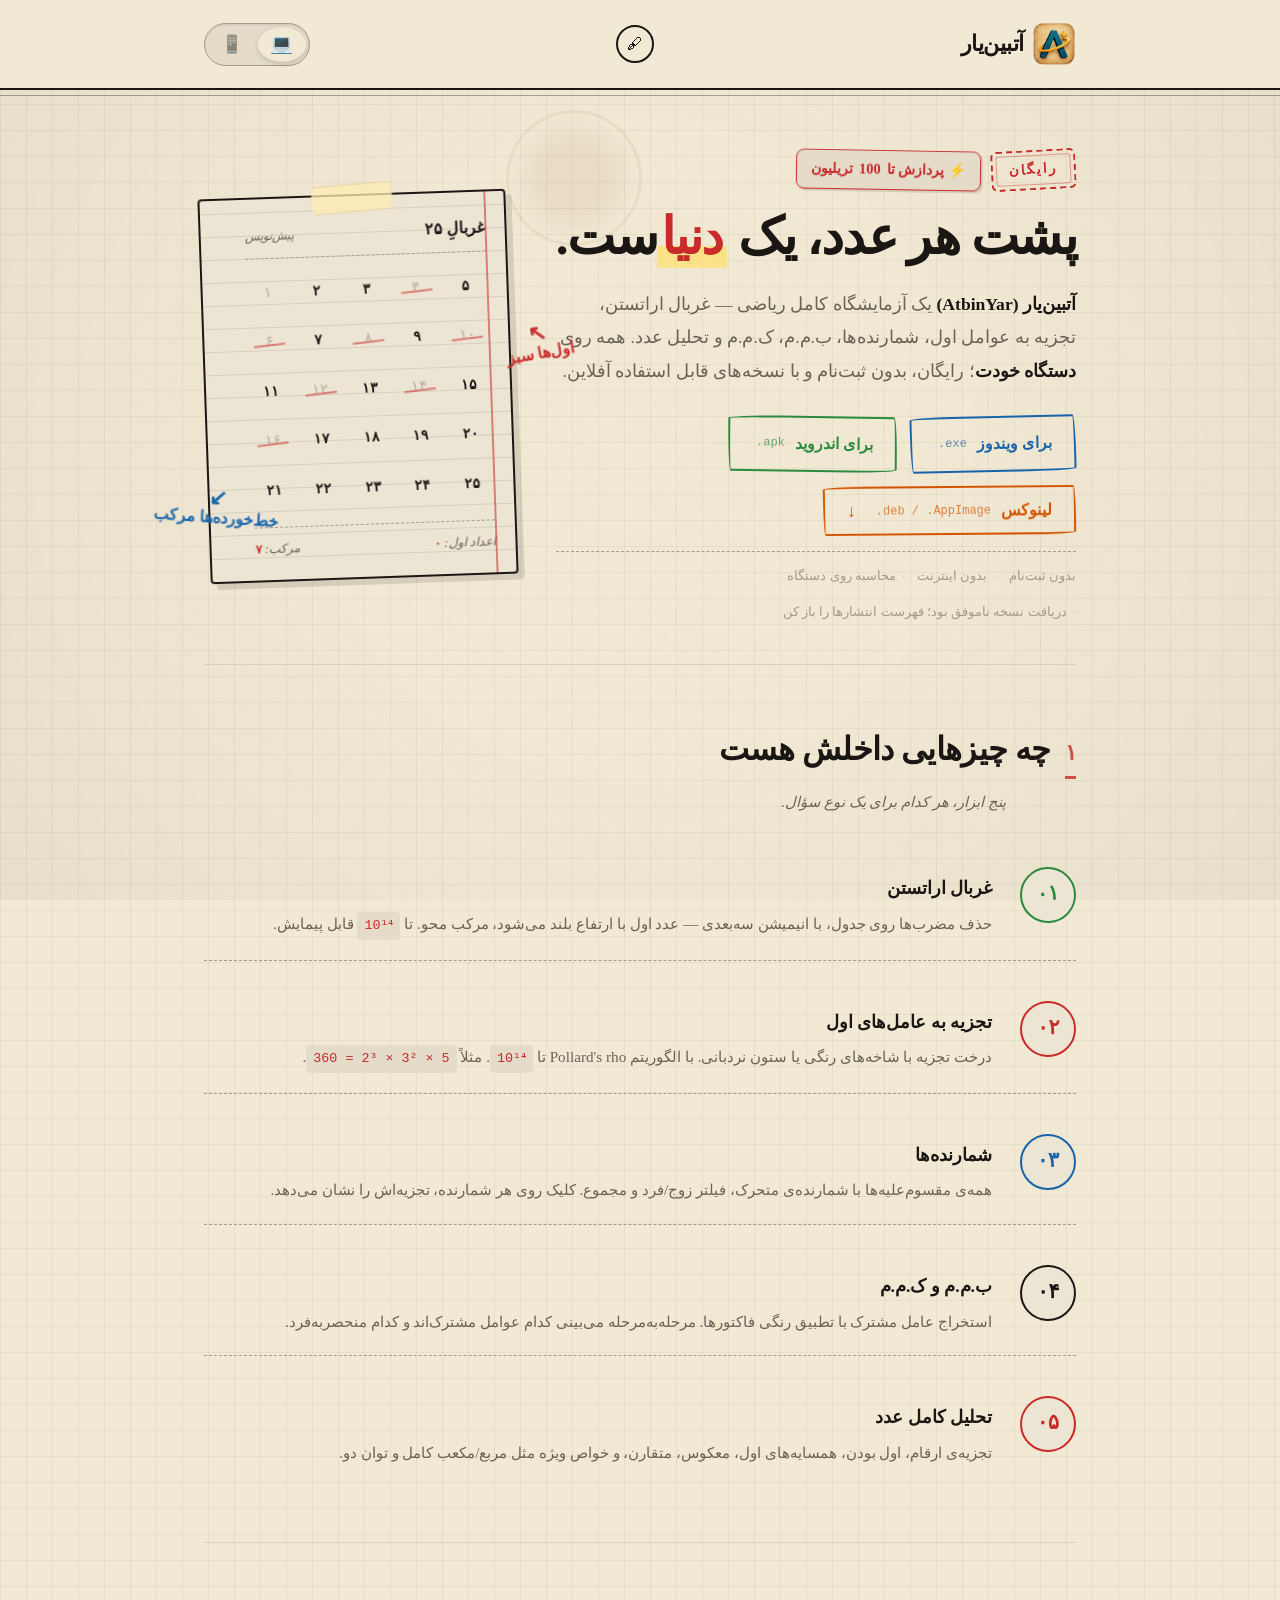
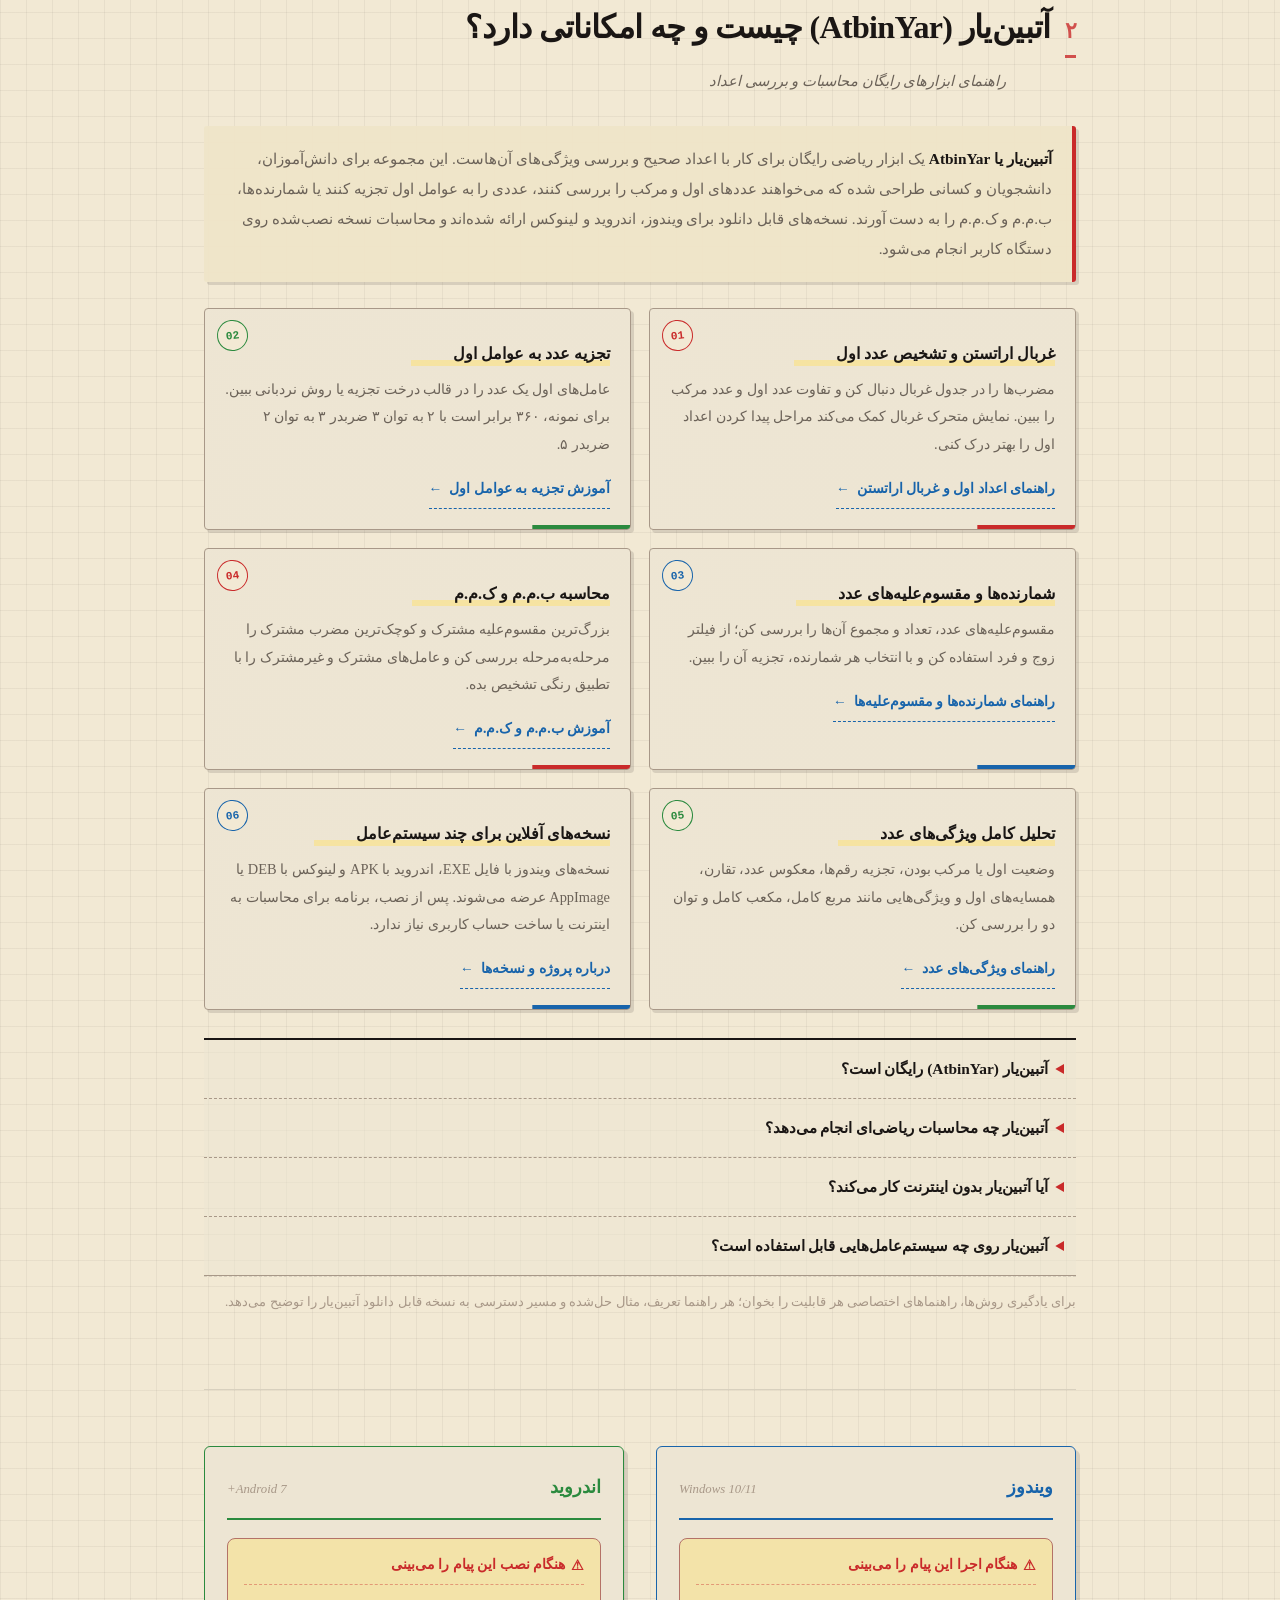
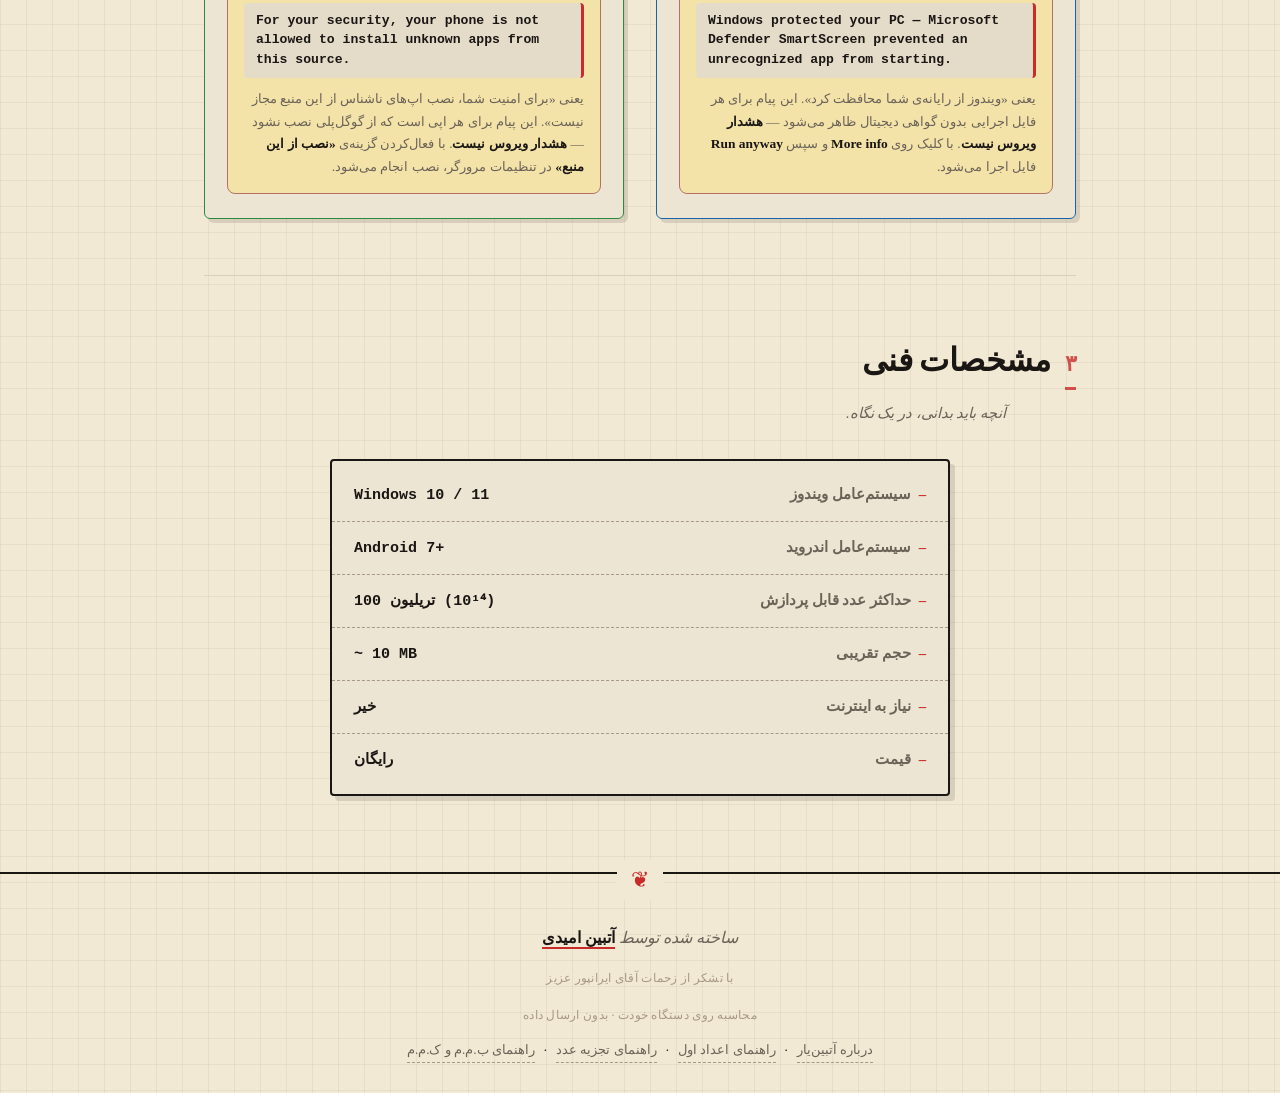
==== commit 1eaca15e: "fix: refresh cached logo references after icon cleanup" ====
--- a/index.html
+++ b/index.html
@@ -834,7 +834,7 @@
     
     <!-- بخش لوگو و نام -->
     <div class="np-brand">
-      <img class="np-logo" src="logo.png" alt="آتبین‌یار" onerror="this.style.display='none'; this.nextElementSibling.style.display='inline-block';">
+      <img class="np-logo" src="logo.png?v=3" alt="آتبین‌یار" onerror="this.style.display='none'; this.nextElementSibling.style.display='inline-block';">
       <span class="np-symbol">∞</span>
       <span class="np-name">آتبین‌یار</span>
     </div>
